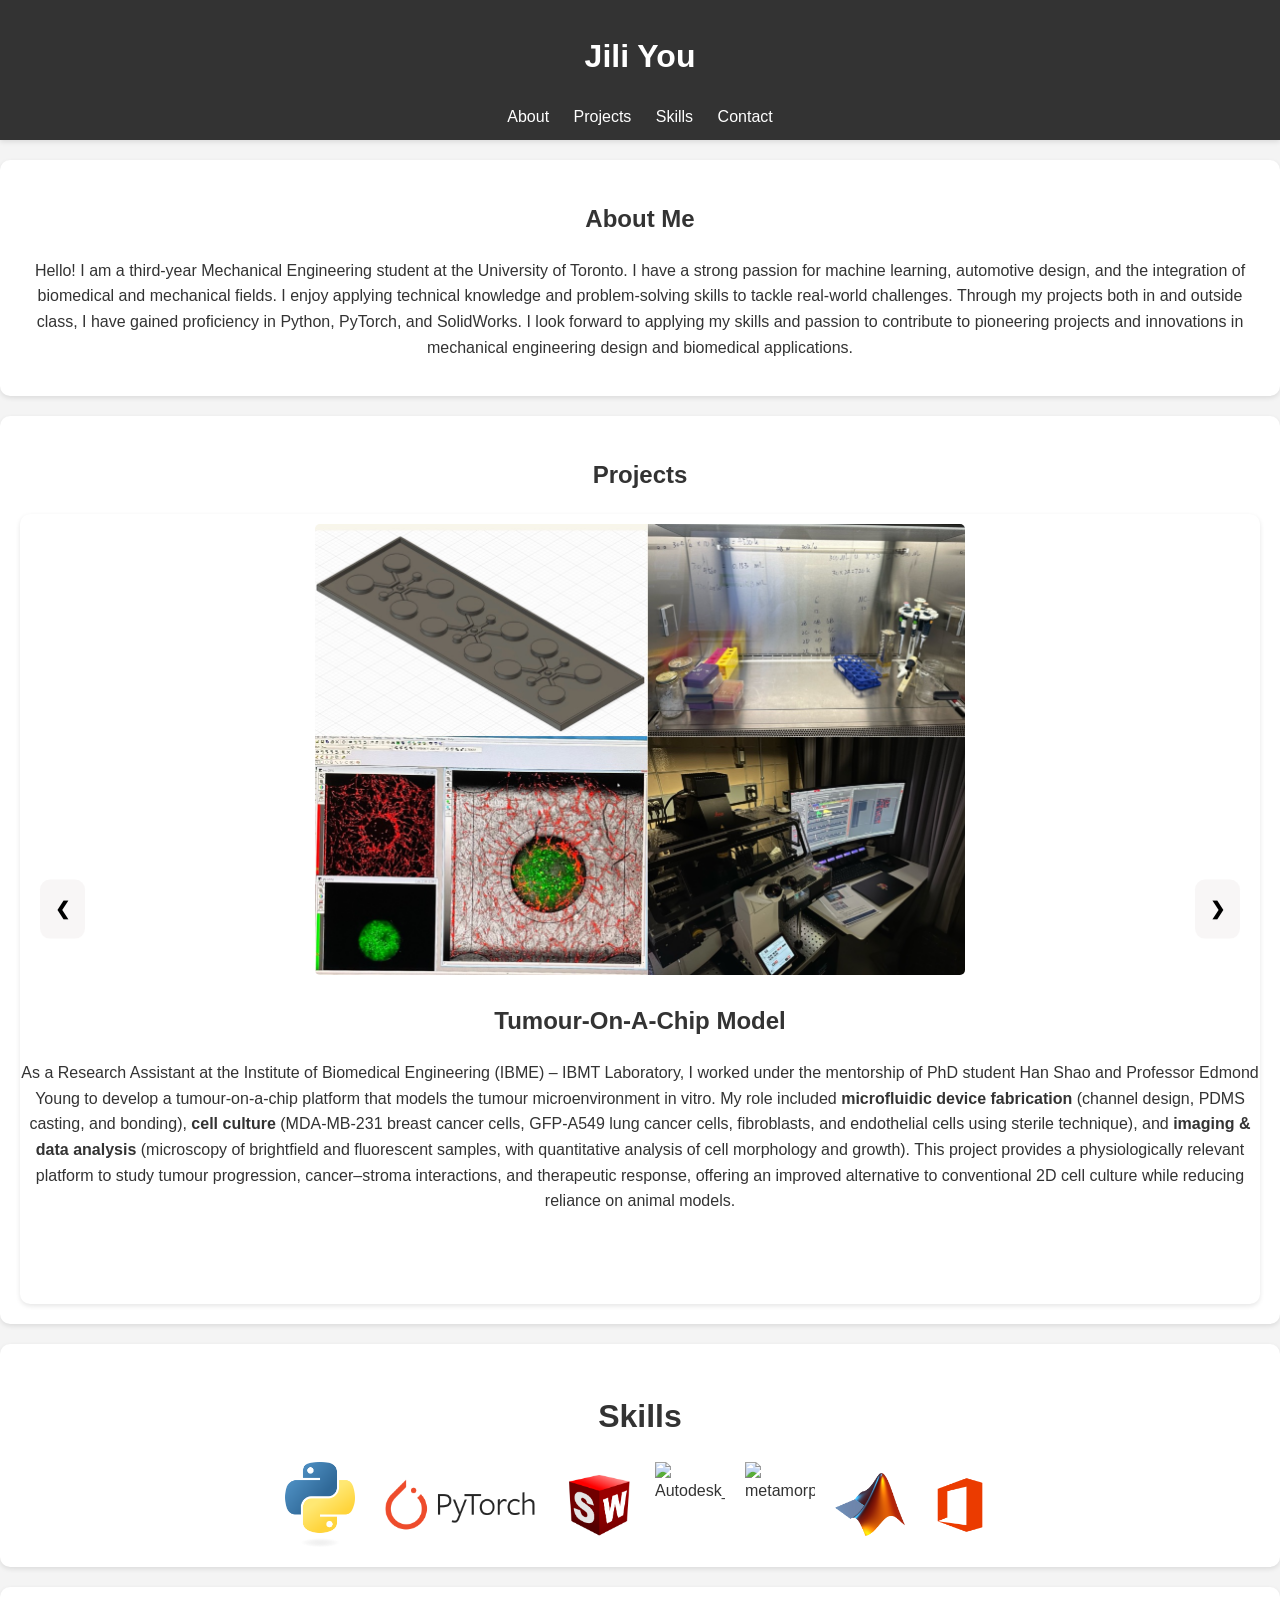
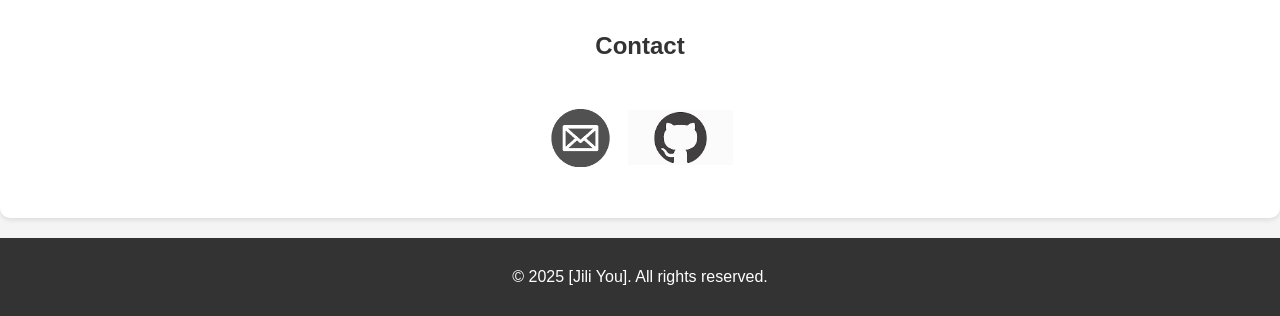
==== index.html @ 97ad5f50 "Add files via upload" ====
<!DOCTYPE html>
<html lang="en">
<head>
    <meta charset="UTF-8">
    <meta name="viewport" content="width=device-width, initial-scale=1.0">
    <title>My Portfolio</title>
    <link rel="stylesheet" href="css/style.css">
</head>
<body>
    <!-- Your content -->
    <script src="js/script.js"></script>
</body>
</html>

<!DOCTYPE html>
<html lang="en">
<head>
    <meta charset="UTF-8">
    <meta name="viewport" content="width=device-width, initial-scale=1.0">
    <title>My Portfolio</title>
    <link rel="stylesheet" href="css/style.css">
</head>
<body>
    <!-- Header Section -->
    <header>
        <h1>Jili You</h1>
        <nav>
            <a href="#about">About</a>
            <a href="#projects">Projects</a>
            <a href="#skills">Skills</a>
            <a href="#contact">Contact</a>
        </nav>
    </header>

    <!-- About Section -->
    <section id="about">
        <h2>About Me</h2>
        <p>Hello! I am a third-year Mechanical Engineering student at the University of Toronto. I have a strong passion for machine learning, automotive design, 
            and the integration of biomedical and mechanical fields. I enjoy applying technical knowledge and problem-solving skills to tackle real-world challenges. 
            Through my projects both in and outside class, I have gained proficiency in Python, PyTorch, and SolidWorks. I look forward to applying my skills and passion
             to contribute to pioneering projects and innovations in mechanical engineering design and biomedical applications.
            </p>

    </section>
    <!-- project section -->
    <section id="projects">
        <h1>Projects</h1>
        <div class="slideshow-container">
            <!-- Project 1 -->
            <div class="slide">
                <img src="images/project1.jpeg" alt="project1">
                <div class="description">
                    <h2>Tumour-On-A-Chip Model</h2>
                    <p>As a Research Assistant at the Institute of Biomedical Engineering (IBME) – IBMT Laboratory, 
            I worked under the mentorship of PhD student Han Shao and Professor Edmond Young to develop 
            a tumour-on-a-chip platform that models the tumour microenvironment in vitro. My role included 
            <b>microfluidic device fabrication</b> (channel design, PDMS casting, and bonding), 
            <b>cell culture</b> (MDA-MB-231 breast cancer cells, GFP-A549 lung cancer cells, fibroblasts, 
            and endothelial cells using sterile technique), and <b>imaging & data analysis</b> 
            (microscopy of brightfield and fluorescent samples, with quantitative analysis of cell 
            morphology and growth). This project provides a physiologically relevant platform to study 
            tumour progression, cancer–stroma interactions, and therapeutic response, offering an 
            improved alternative to conventional 2D cell culture while reducing reliance on animal models.
                    </p>
                </div>
            </div>
            <!-- Project 2 -->
            <div class="slide">
                <img src="images/project2.jpeg" alt="Project2">
                <div class="description">
                    <h2>Graph Neural Networks for Vulcanizing Planning Decisions</h2>
                    <p>  This project implemented Graph Neural Networks (GNNs) to address the Vulcanizing Planning Decision Problem in rubber manufacturing. 
                        The model was designed to process large-scale datasets by capturing complex variable–constraint relationships inherent in the vulcanizing process. 
                        Work focused on developing and tuning the GNN architecture to balance scalability with predictive accuracy, while explicitly incorporating demand 
                        and resource constraints. By leveraging message passing across machine–job graphs, the network was able to represent scheduling dependencies more 
                        effectively than conventional optimization approaches. Experimental results demonstrated improved scheduling efficiency and robustness on large problem instances,
                         highlighting the potential of GNN-based methods for real-world industrial manufacturing and production planning.
                    </p>
                </div>
            </div>

            <!-- Project 3 -->
            <div class="slide">
                <img src="images/project3.png" alt="Project3">
                <div class="description">
                    <h2>Image Recognition Using CNNs</h2>
                    <p>This project showcases a convolutional neural network built using Pytorch. The model is trained on Fashion-MNIST, a pre-built 
                        dataset consisting of 70,000 images of different clothing categories such as shoes, dress and pants. Three different architectures were implemented 
                        and image recognition accuracy was compared across the models. Among all the neural network archtectures implemented, the TinyVGG achieved the 
                        highest accuracy.  
                    </p>
                </div>
            </div>
            <!-- Project 4 -->
            <div class="slide">
                <img src="images/project4.jpg" alt="Project4">
                <div class="description">
                    <h2>Object Detection Using Faster R-CNN</h2>
                    <p>I developed a computer vision model for hot dog detection in images using Pytorch implementing the Faster R-CNN architecture.
                        The model was trained on a custom dataset in COCO format that recorded the positions of the hotdogs. The model demonstrated robust performance 
                        across various precision measuring metrics, highlighting its ability to detect hot dogs in different scenarios and its potential for further implication.</p>
                </div>
            </div>
            <!-- Project 5 -->
            <div class="slide">
                <img src="images/project5.jpeg" alt="Project5">
                <div class="description">
                    <h2>Basic Machining Course</h2>
                    <p>To grasp a better understanding of machining techniques, I participated in a course at George Brown College. In this course, I learned how to use
                        a mill, a drill press, and a lathe. Using the knowledge we learned, I machined a single piston with a functional slider crank. The piston is capable of 
                        operating by feeding compressed air into the block.
                    </p>
            
                </div>
            </div>
            <!-- Project 6 -->
            <div class="slide">
                <img src="images/project6.png" alt="Project6">
                <div class="description">
                    <h2>Steering Wheel CAD</h2>
                    <p>As a member of University of Toronto Super Milage design team, I cadded the steering wheel for the 2023 Urban Concept car using Solidworks.

                    </p>    
            
                </div>
            </div>
            <!-- Project 7 -->
            <div class="slide">
                <img src="images/project7.png" alt="Project7">
                <div class="description">
                    <h2>Portfolio Website</h2>
                    <p>I built a website from scratch by writing custom HTML, CSS, and JavaScript code. The website is then launched through GitHub for public access. The website serves as a platform 
                        for my work, offering visitors an interactive and engaging experience to explore my engineering projects, technical skills, and professional interests.
                    </p>
                </div>
            </div>
            <!-- Navigation Buttons -->
            <a class="prev" onclick="changeSlide(-1)">&#10094;</a>
            <a class="next" onclick="changeSlide(1)">&#10095;</a>
        </div>
    </section>

    
    <!-- Skills Section -->
    <section id="skills">
        <h2>Skills</h2>
        <div class="skills-container">
            <img src="images/icons/python.png" alt="Python" title="Python">
            <img src="images/icons/Pytorch.webp" alt="PyTorch" title="PyTorch" class="icon-large">
            <img src="images/icons/solidworks1.png" alt="SolidWorks" title="SolidWorks">
            <img src="images\icons\Autodesk_Fusion_360.webp" alt="Autodesk_Fusion_360" title="Autodesk_Fusion_360">
            <img src="images/icons/metamorph.png" alt="metamorph" title="metamorph">
            <img src="images/icons/Matlab.png" alt="Matlab" title="Matlab">
            <img src="images/icons/office.webp" alt="Office" title="Office">
            <!-- Add other logos -->
        </div>
    </section>
    

    <!-- Contact Section -->
    <section id="contact">
        <h2>Contact</h2>
        <div class="contact-icons">
            <span class="email-container">
                <img src="images/icons/email.png" alt="Email Icon" title="Click to show email" class="icon" onclick="showEmail()">
                <span id="email-text" style="display: none;">jili.you@mail.utoronto.ca</span>
            </span>
            <a href="https://github.com/to0ommy" target="_blank">
                <img src="images/icons/github.png" alt="GitHub Icon" title="GitHub" class="icon github-icon">
            </a>
        </div>
    </section>
    
    
    <!-- Footer -->
    <footer>
        <p>© 2025 [Jili You]. All rights reserved.</p>
    </footer>
</body>
</html>
---- css/style.css ----
/* General Styles */
body {
    font-family: Arial, sans-serif;
    margin: 0;
    padding: 0;
    line-height: 1.6;
    background-color: #f4f4f4;
    color: #333;
}

header {
    background: #333;
    color: white;
    padding: 10px 20px;
    text-align: center;
    position: sticky; 
    top: 0; 
    z-index: 1000; 
    box-shadow: 0 2px 5px rgba(0, 0, 0, 0.1); 
}

header {
    transition: all 0.3s ease; 
}

header.shrink {
    padding: 5px 5px; /* Reduce padding to make the header smaller */
}

header.shrink {
    background: #222;
}




header nav a {
    color: white;
    margin: 0 10px;
    text-decoration: none;
}

header nav a:hover {
    text-decoration: underline;
}

section {
    padding: 20px;
    margin: 20px 0;
    text-align: center;
    background: white;
    border-radius: 10px;
    box-shadow: 0 2px 5px rgba(0, 0, 0, 0.1);
}

section {
    scroll-margin-top: 90px; /*offset of jump */
}


#projects img {
    width: 100%;
    max-width: 650px;
    border-radius: 5px;
    margin-top: 10px;
}
#projects .project {
    display: flex; /* Align items side by side */
    align-items: center; /* Vertically align items */
    margin-bottom: 20px; /* Add space between projects */
    background: #fff;
    border-radius: 10px;
    box-shadow: 0 2px 5px rgba(0, 0, 0, 0.1);
    padding: 10px;
}

#projects .project img {
    width: 40%; /* Set the image width to 40% of the container */
    max-width: 150px; /* Optional: limit the max width */
    border-radius: 10px;
    margin-right: 20px; /* Add space between image and description */
}

#projects .project .description {
    flex: 1; /* Allow the description to take up remaining space */
}

#projects .project h3 {
    margin: 0;
    font-size: 1.5em;
    color: #333;
}

#projects .project p {
    margin: 10px 0 0;
    line-height: 1.6;
    color: #555;
}

/* Projects Slideshow */
.slideshow-container {
    position: relative;
    max-width: 1500px; /* Adjust width as needed */
    margin: auto;
    overflow: hidden;
    background: #fff;
    border-radius: 10px;
    box-shadow: 0 2px 5px rgba(0, 0, 0, 0.1);
    text-align: center;
    height: 750px;
    padding : 20px;
}

.slide {
    display: none; /* Hide all slides by default */
    text-align: center;
    position: absolute;
    top: 0;
    left: 0;
    width: 100%; /* Full width of the container */
    height: 100%; /* Match the container height */
    box-sizing: border-box;
    display: flex; /* Center content */
    align-items: center;
    justify-content: center;
}
.slide:first-child{
    display: block;
}

.slide img[alt="Project7"] {
    max-width: 50%;
    max-height: 75%;
    height: auto;
    margin: auto;
    border-radius: 10px;
}

.slide img[alt="Project3"] {
    border: 2px solid #5d5c5c; /* Adjust thickness and color */
    border-radius: 10px; /* Optional: match existing styling */
}

.slide img[alt="Project7"] {
    border: 2px solid #5d5c5c; /* Adjust thickness and color */
    border-radius: 10px; /* Optional: match existing styling */
}
.slide img[alt="Project2"] {
    border: 2px solid #5d5c5c; /* Adjust thickness and color */
    border-radius: 10px; /* Optional: match existing styling */
}

.slide img {
    max-width: 80%;
    height: auto;
    width: auto;
    margin: auto;
    border-radius: 10px;
}


.description {
    margin-top: 16px;
}
/* Navigation Buttons */
.prev, .next {
    position: absolute;
    top: 50%;
    transform: translateY(-50%);
    background-color: rgba(242, 237, 237, 0.5);
    color: rgb(0, 0, 0);
    font-size: 18px;
    font-weight: bold;
    padding: 15px;
    cursor: pointer;
    border-radius: 10px;
    user-select: none;
    z-index: 10;
    text-align: initial;
}

.prev {
    left: 20px;
}

.next {
    right: 20px;
}

.prev:hover, .next:hover {
    background-color: rgba(192, 188, 188, 0.8);
}

#skills {
    text-align: center;
    padding: 20px;
}

#skills h2 {
    font-size: 2em;
    margin-bottom: 20px;
}

.skills-container {
    display: flex;
    justify-content: center;
    flex-wrap: wrap; /* Wrap items if they don’t fit */
    gap: 20px; /* Space between icons */
}

.skills-container img {
    max-width: 70px; /* Set a max width for all icons */
    height: auto; /* Maintain aspect ratio */
    transition: transform 0.3s ease; /* Add hover effect */
    object-fit: contain; /* Ensures icons fit well inside the bounding box */
}

.skills-container img:hover {
    transform: scale(1.1); /* Slight zoom on hover */
}

/* Specific size adjustment for PyTorch */
.skills-container img.icon-large {
    max-width: 170px; /* Increase the width of PyTorch icon */
}



ul {
    list-style: none;
    padding: 0;
}

ul li {
    display: inline-block;
    margin: 0 10px;
    padding: 5px 10px;
    background: #ddd;
    border-radius: 5px;
}

.contact-icons {
    display: flex; /* Arrange icons horizontally */
    align-items: center; /* Vertically align icons */
    justify-content: center; /* Center the icons in the container */
    gap: 15px; /* Add space between icons */
}

.icon {
    width: 65px; /* Set consistent size for all icons */
    height: 65px; /* Maintain aspect ratio */
    object-fit: contain;
    cursor: pointer; /* Indicate it's clickable */
}
.github-icon {
    width: 105px; /* Increase width for GitHub */
    height: 105px; /* Increase height for GitHub */
}

#email-text {
    font-size: 1em;
    color: #333;
    margin-left: 10px; /* Add space between the icon and revealed email */
}



footer {
    background: #333;
    color: white;
    text-align: center;
    padding: 10px 0;
}

/* Only affect slide #2 (GNN) */
#projects .slideshow-container .slide:nth-of-type(2) {
  flex-direction: column;         /* image on top, text below */
}

#projects .slideshow-container .slide:nth-of-type(2) img {
  width: 95% !important;          /* actually grow this one image */
  max-width: none !important;     /* lift the 600px cap just for this image */
  height: auto !important;
  display: block;
  margin: 0 auto 12px;            /* centered, with a little spacing */
}
---- css/style.css ----
/* General Styles */
body {
    font-family: Arial, sans-serif;
    margin: 0;
    padding: 0;
    line-height: 1.6;
    background-color: #f4f4f4;
    color: #333;
}

header {
    background: #333;
    color: white;
    padding: 10px 20px;
    text-align: center;
    position: sticky; 
    top: 0; 
    z-index: 1000; 
    box-shadow: 0 2px 5px rgba(0, 0, 0, 0.1); 
}

header {
    transition: all 0.3s ease; 
}

header.shrink {
    padding: 5px 5px; /* Reduce padding to make the header smaller */
}

header.shrink {
    background: #222;
}




header nav a {
    color: white;
    margin: 0 10px;
    text-decoration: none;
}

header nav a:hover {
    text-decoration: underline;
}

section {
    padding: 20px;
    margin: 20px 0;
    text-align: center;
    background: white;
    border-radius: 10px;
    box-shadow: 0 2px 5px rgba(0, 0, 0, 0.1);
}

section {
    scroll-margin-top: 90px; /*offset of jump */
}


#projects img {
    width: 100%;
    max-width: 650px;
    border-radius: 5px;
    margin-top: 10px;
}
#projects .project {
    display: flex; /* Align items side by side */
    align-items: center; /* Vertically align items */
    margin-bottom: 20px; /* Add space between projects */
    background: #fff;
    border-radius: 10px;
    box-shadow: 0 2px 5px rgba(0, 0, 0, 0.1);
    padding: 10px;
}

#projects .project img {
    width: 40%; /* Set the image width to 40% of the container */
    max-width: 150px; /* Optional: limit the max width */
    border-radius: 10px;
    margin-right: 20px; /* Add space between image and description */
}

#projects .project .description {
    flex: 1; /* Allow the description to take up remaining space */
}

#projects .project h3 {
    margin: 0;
    font-size: 1.5em;
    color: #333;
}

#projects .project p {
    margin: 10px 0 0;
    line-height: 1.6;
    color: #555;
}

/* Projects Slideshow */
.slideshow-container {
    position: relative;
    max-width: 1500px; /* Adjust width as needed */
    margin: auto;
    overflow: hidden;
    background: #fff;
    border-radius: 10px;
    box-shadow: 0 2px 5px rgba(0, 0, 0, 0.1);
    text-align: center;
    height: 750px;
    padding : 20px;
}

.slide {
    display: none; /* Hide all slides by default */
    text-align: center;
    position: absolute;
    top: 0;
    left: 0;
    width: 100%; /* Full width of the container */
    height: 100%; /* Match the container height */
    box-sizing: border-box;
    display: flex; /* Center content */
    align-items: center;
    justify-content: center;
}
.slide:first-child{
    display: block;
}

.slide img[alt="Project7"] {
    max-width: 50%;
    max-height: 75%;
    height: auto;
    margin: auto;
    border-radius: 10px;
}

.slide img[alt="Project3"] {
    border: 2px solid #5d5c5c; /* Adjust thickness and color */
    border-radius: 10px; /* Optional: match existing styling */
}

.slide img[alt="Project7"] {
    border: 2px solid #5d5c5c; /* Adjust thickness and color */
    border-radius: 10px; /* Optional: match existing styling */
}
.slide img[alt="Project2"] {
    border: 2px solid #5d5c5c; /* Adjust thickness and color */
    border-radius: 10px; /* Optional: match existing styling */
}

.slide img {
    max-width: 80%;
    height: auto;
    width: auto;
    margin: auto;
    border-radius: 10px;
}


.description {
    margin-top: 16px;
}
/* Navigation Buttons */
.prev, .next {
    position: absolute;
    top: 50%;
    transform: translateY(-50%);
    background-color: rgba(242, 237, 237, 0.5);
    color: rgb(0, 0, 0);
    font-size: 18px;
    font-weight: bold;
    padding: 15px;
    cursor: pointer;
    border-radius: 10px;
    user-select: none;
    z-index: 10;
    text-align: initial;
}

.prev {
    left: 20px;
}

.next {
    right: 20px;
}

.prev:hover, .next:hover {
    background-color: rgba(192, 188, 188, 0.8);
}

#skills {
    text-align: center;
    padding: 20px;
}

#skills h2 {
    font-size: 2em;
    margin-bottom: 20px;
}

.skills-container {
    display: flex;
    justify-content: center;
    flex-wrap: wrap; /* Wrap items if they don’t fit */
    gap: 20px; /* Space between icons */
}

.skills-container img {
    max-width: 70px; /* Set a max width for all icons */
    height: auto; /* Maintain aspect ratio */
    transition: transform 0.3s ease; /* Add hover effect */
    object-fit: contain; /* Ensures icons fit well inside the bounding box */
}

.skills-container img:hover {
    transform: scale(1.1); /* Slight zoom on hover */
}

/* Specific size adjustment for PyTorch */
.skills-container img.icon-large {
    max-width: 170px; /* Increase the width of PyTorch icon */
}



ul {
    list-style: none;
    padding: 0;
}

ul li {
    display: inline-block;
    margin: 0 10px;
    padding: 5px 10px;
    background: #ddd;
    border-radius: 5px;
}

.contact-icons {
    display: flex; /* Arrange icons horizontally */
    align-items: center; /* Vertically align icons */
    justify-content: center; /* Center the icons in the container */
    gap: 15px; /* Add space between icons */
}

.icon {
    width: 65px; /* Set consistent size for all icons */
    height: 65px; /* Maintain aspect ratio */
    object-fit: contain;
    cursor: pointer; /* Indicate it's clickable */
}
.github-icon {
    width: 105px; /* Increase width for GitHub */
    height: 105px; /* Increase height for GitHub */
}

#email-text {
    font-size: 1em;
    color: #333;
    margin-left: 10px; /* Add space between the icon and revealed email */
}



footer {
    background: #333;
    color: white;
    text-align: center;
    padding: 10px 0;
}

/* Only affect slide #2 (GNN) */
#projects .slideshow-container .slide:nth-of-type(2) {
  flex-direction: column;         /* image on top, text below */
}

#projects .slideshow-container .slide:nth-of-type(2) img {
  width: 95% !important;          /* actually grow this one image */
  max-width: none !important;     /* lift the 600px cap just for this image */
  height: auto !important;
  display: block;
  margin: 0 auto 12px;            /* centered, with a little spacing */
}
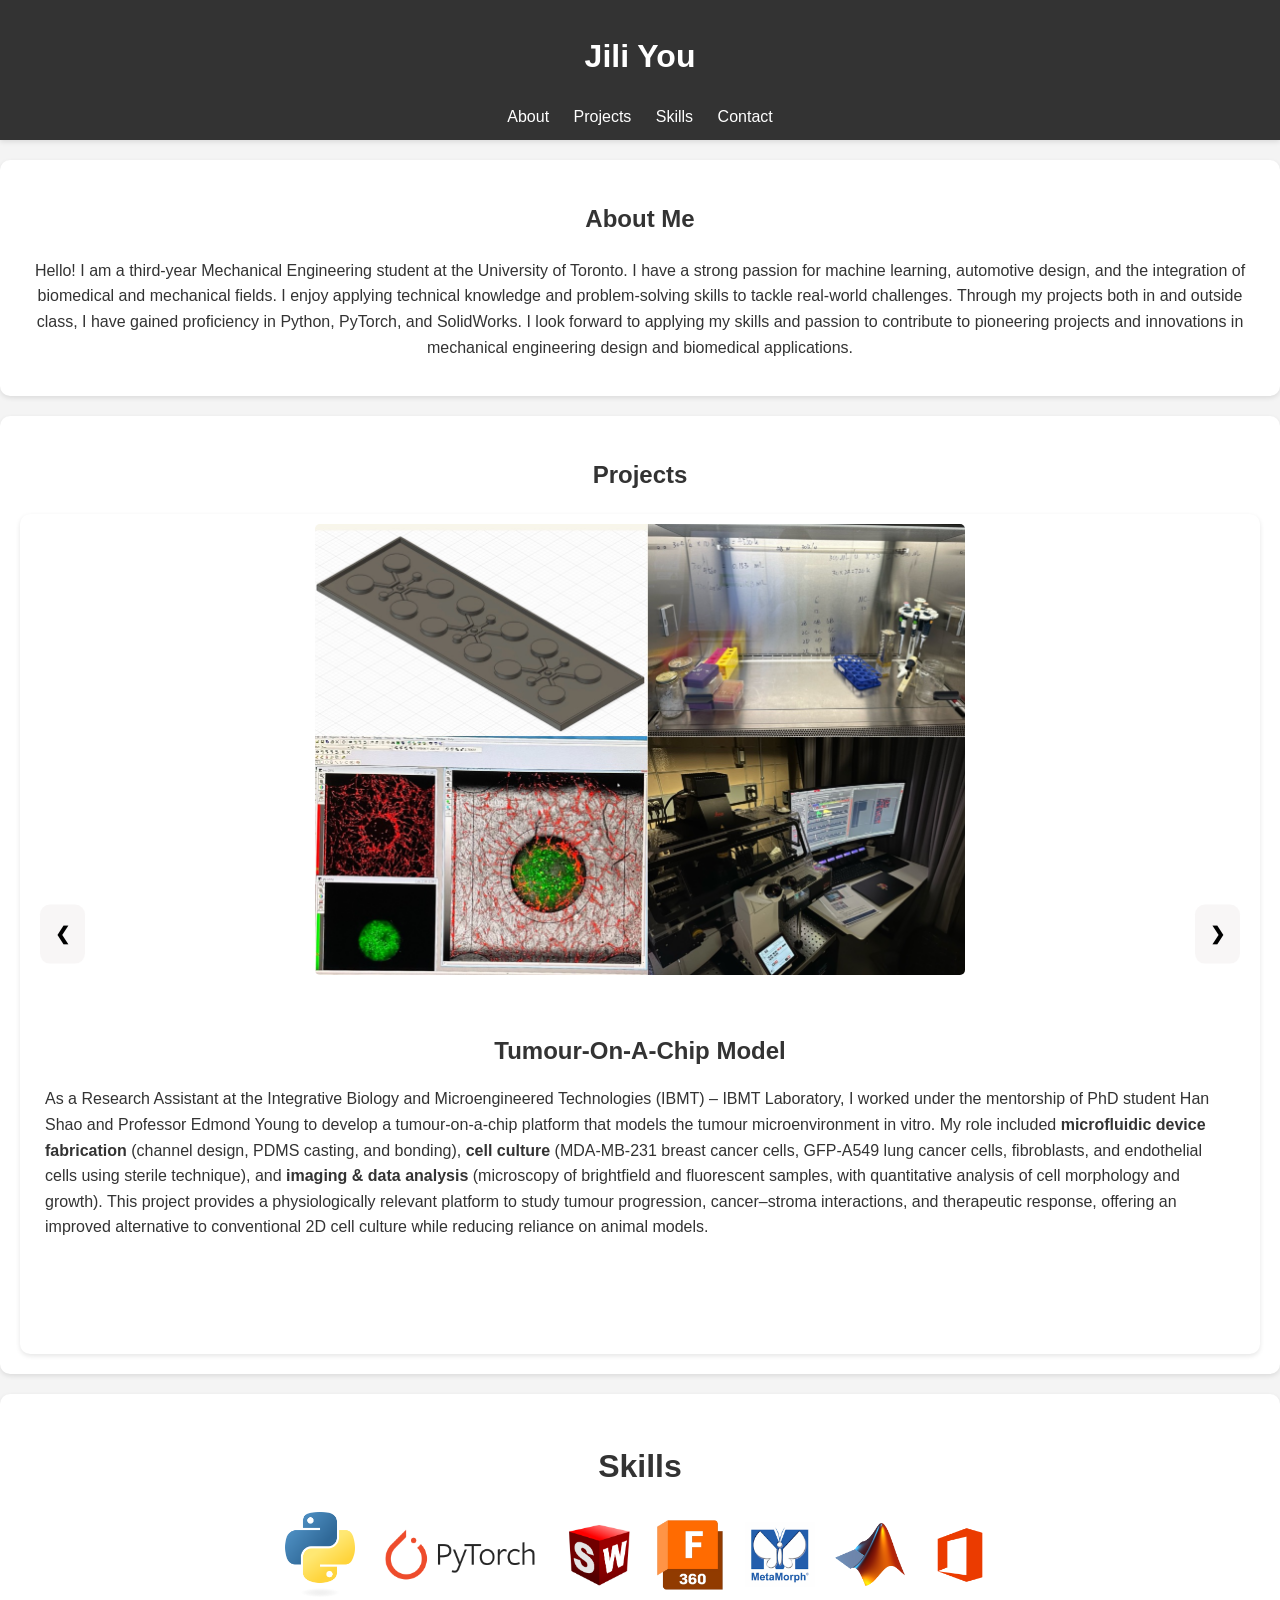
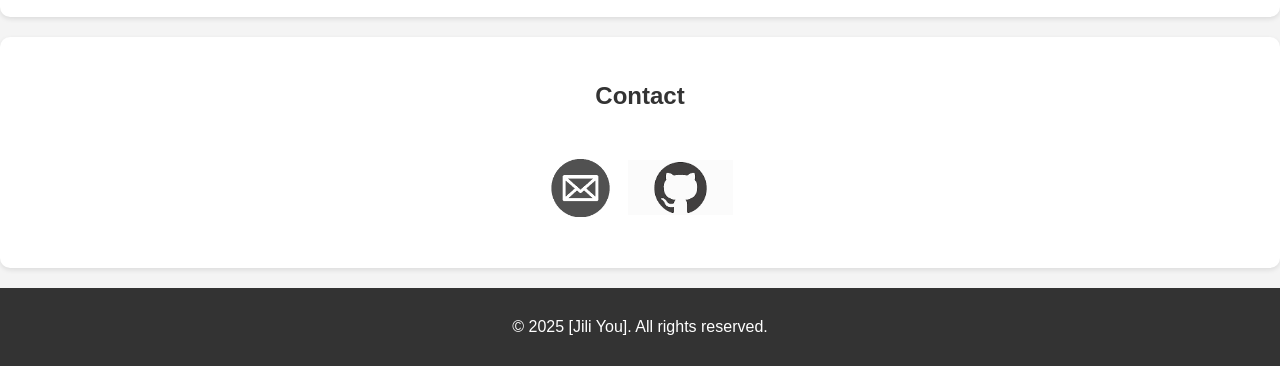
==== commit bdd96a6e: "Update index.html" ====
--- a/index.html
+++ b/index.html
@@ -51,7 +51,7 @@
                 <img src="images/project1.jpeg" alt="project1">
                 <div class="description">
                     <h2>Tumour-On-A-Chip Model</h2>
-                    <p>As a Research Assistant at the Institute of Biomedical Engineering (IBME) – IBMT Laboratory, 
+                    <p>As a Research Assistant at the Integrative Biology and Microengineered Technologies (IBMT) – IBMT Laboratory, 
             I worked under the mentorship of PhD student Han Shao and Professor Edmond Young to develop 
             a tumour-on-a-chip platform that models the tumour microenvironment in vitro. My role included 
             <b>microfluidic device fabrication</b> (channel design, PDMS casting, and bonding), 
@@ -179,3 +179,4 @@
 </body>
 </html>
 
+
--- a/css/style.css
+++ b/css/style.css
@@ -107,7 +107,7 @@
     border-radius: 10px;
     box-shadow: 0 2px 5px rgba(0, 0, 0, 0.1);
     text-align: center;
-    height: 750px;
+    height: 800px;
     padding : 20px;
 }
 
@@ -160,7 +160,14 @@
 
 
 .description {
-    margin-top: 16px;
+    margin-top: 15px;
+    padding: 15px 25px;  /* add spacing inside the box */
+    text-align: left;    /* optional: makes long text easier to read */
+}
+
+.slideshow-container .description h2 {
+    text-align: center; /* override just the title */
+    margin-bottom: 10px; /* add spacing below */
 }
 /* Navigation Buttons */
 .prev, .next {
@@ -278,7 +285,7 @@
 }
 
 #projects .slideshow-container .slide:nth-of-type(2) img {
-  width: 95% !important;          /* actually grow this one image */
+  width: 80% !important;          /* actually grow this one image */
   max-width: none !important;     /* lift the 600px cap just for this image */
   height: auto !important;
   display: block;
--- a/css/style.css
+++ b/css/style.css
@@ -107,7 +107,7 @@
     border-radius: 10px;
     box-shadow: 0 2px 5px rgba(0, 0, 0, 0.1);
     text-align: center;
-    height: 750px;
+    height: 800px;
     padding : 20px;
 }
 
@@ -160,7 +160,14 @@
 
 
 .description {
-    margin-top: 16px;
+    margin-top: 15px;
+    padding: 15px 25px;  /* add spacing inside the box */
+    text-align: left;    /* optional: makes long text easier to read */
+}
+
+.slideshow-container .description h2 {
+    text-align: center; /* override just the title */
+    margin-bottom: 10px; /* add spacing below */
 }
 /* Navigation Buttons */
 .prev, .next {
@@ -278,7 +285,7 @@
 }
 
 #projects .slideshow-container .slide:nth-of-type(2) img {
-  width: 95% !important;          /* actually grow this one image */
+  width: 80% !important;          /* actually grow this one image */
   max-width: none !important;     /* lift the 600px cap just for this image */
   height: auto !important;
   display: block;
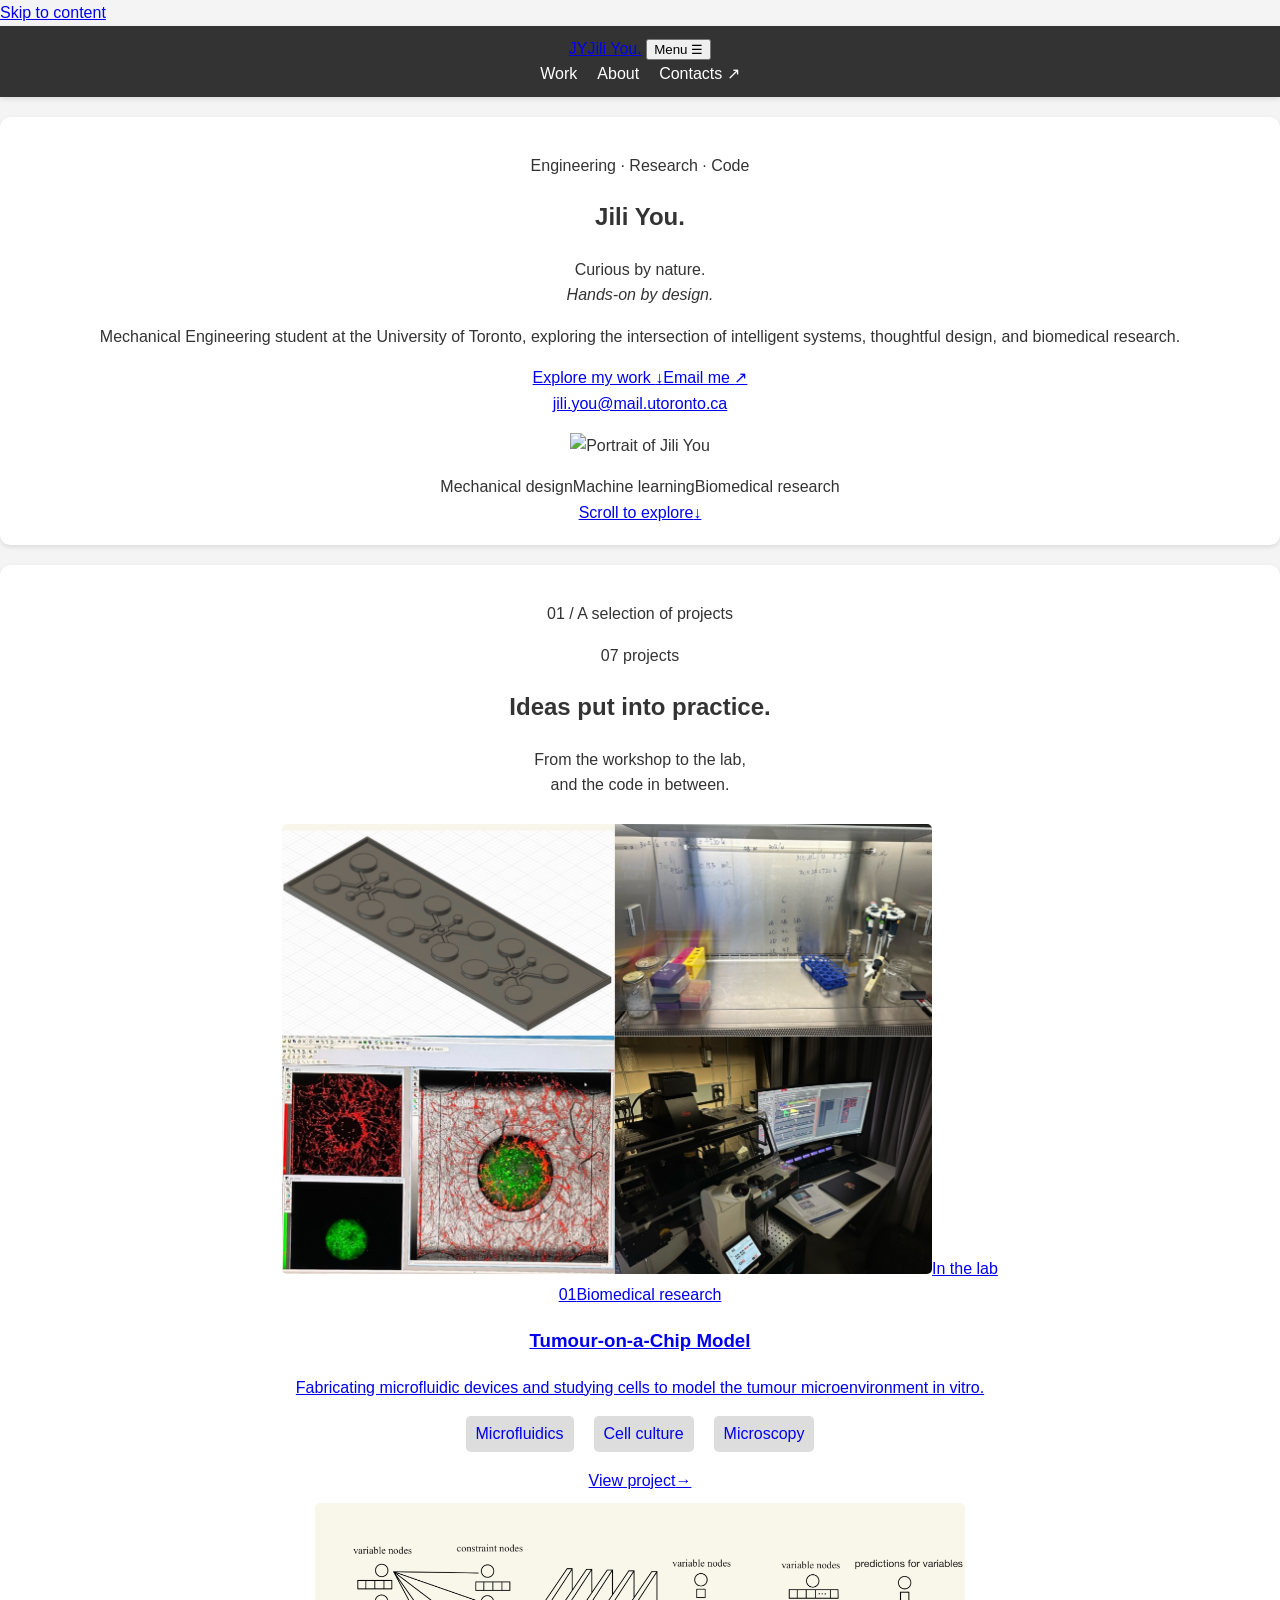
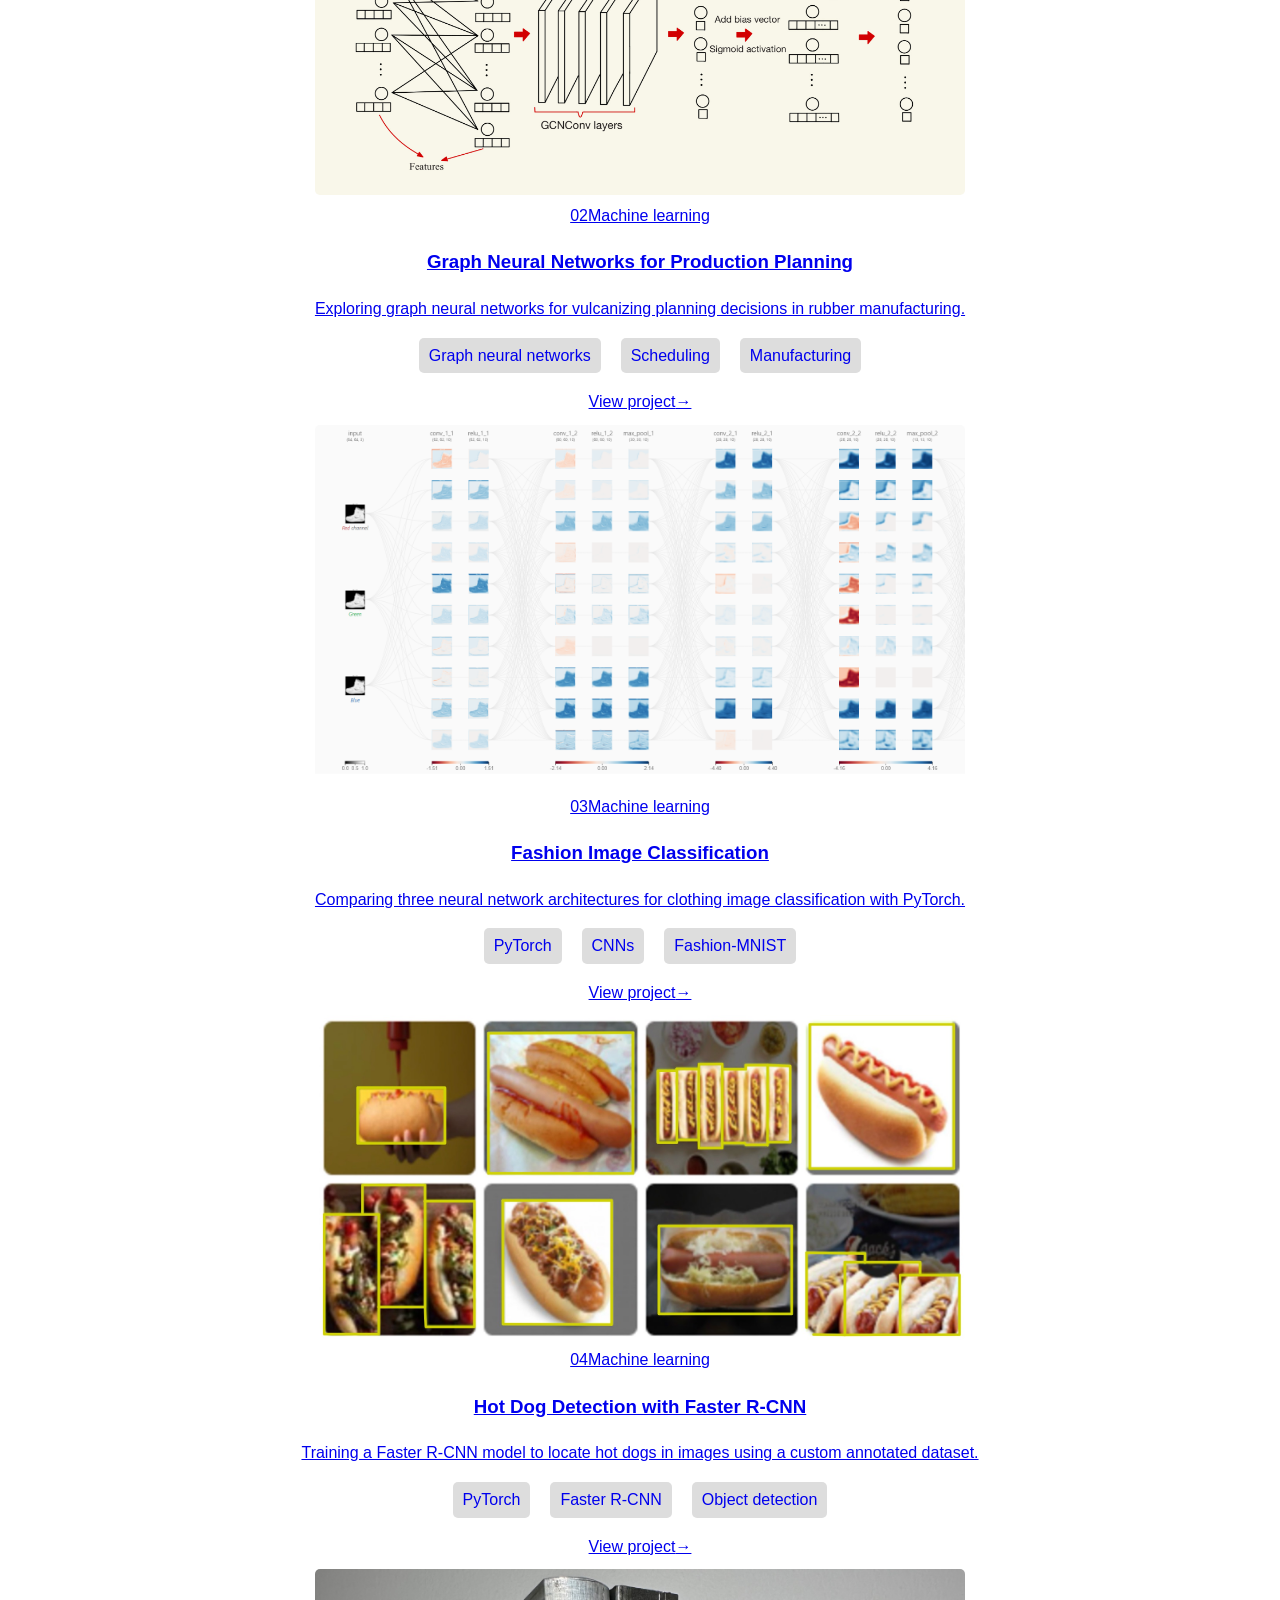
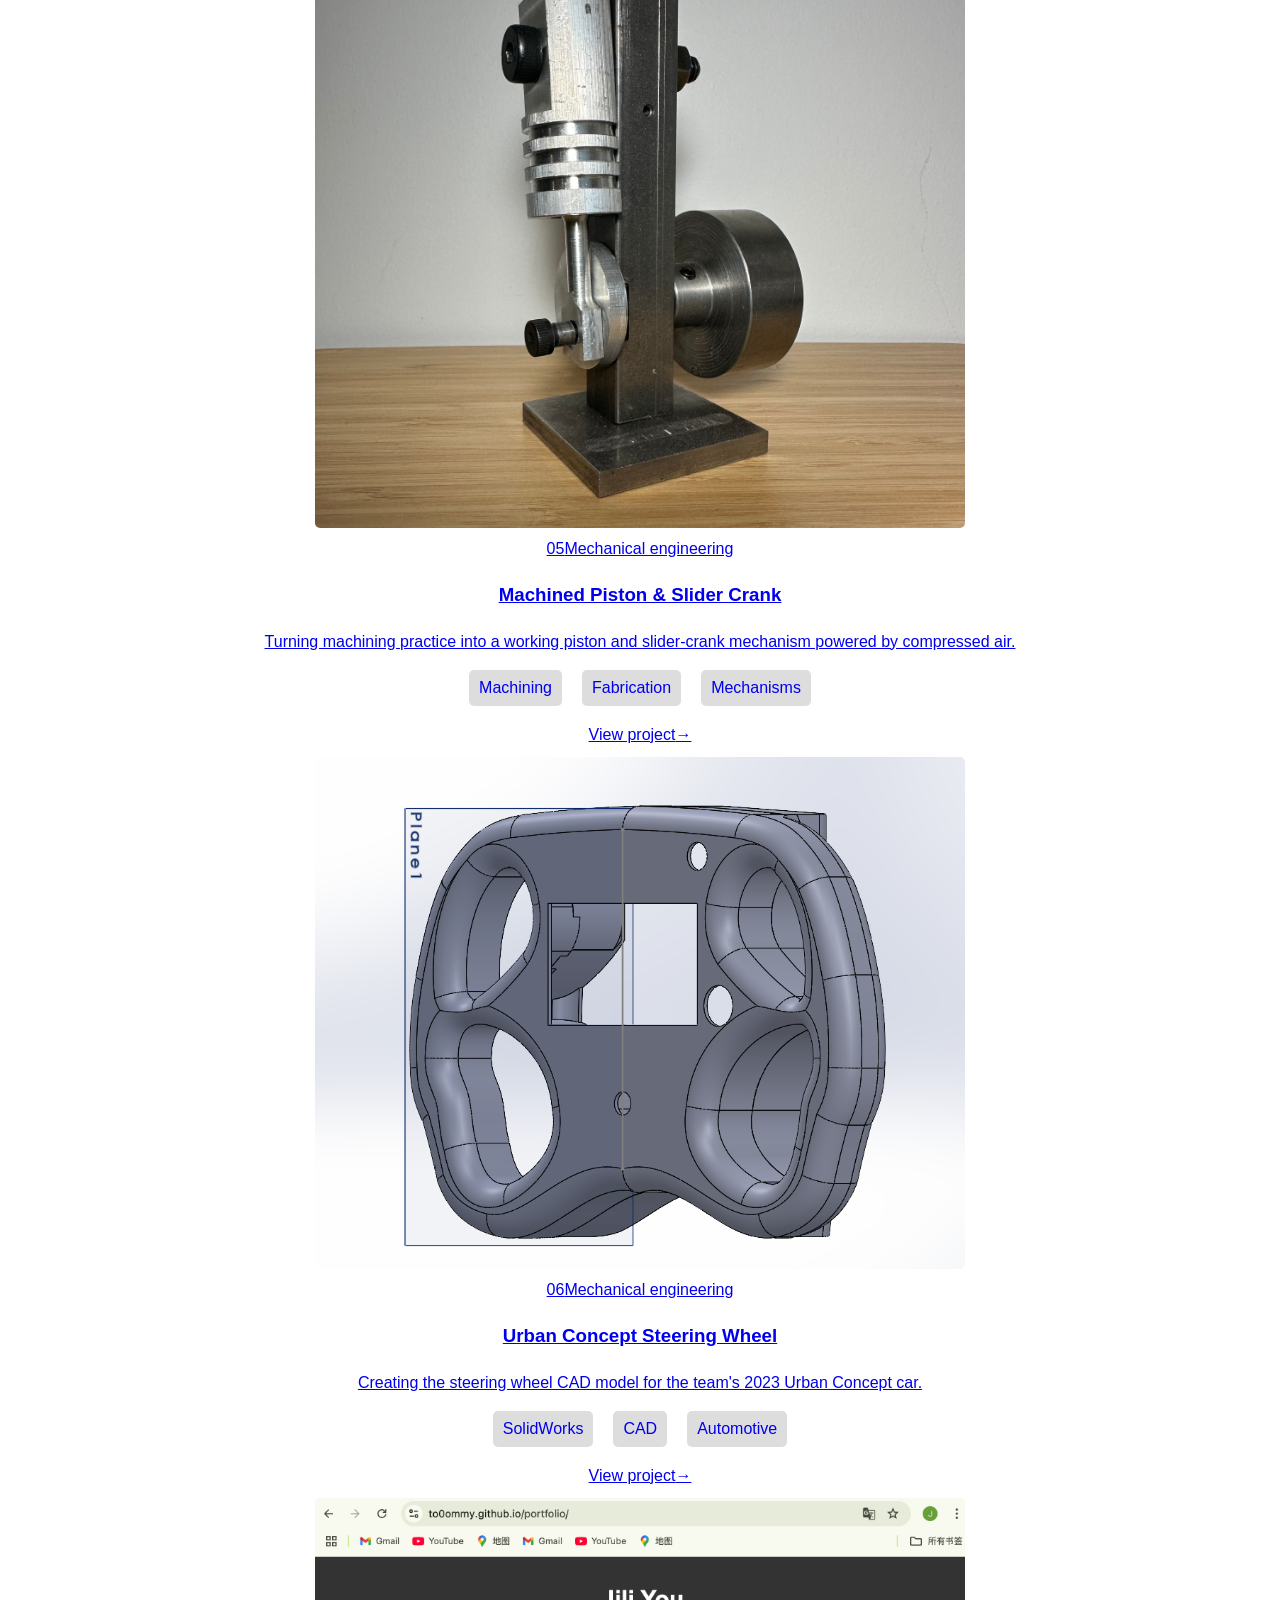
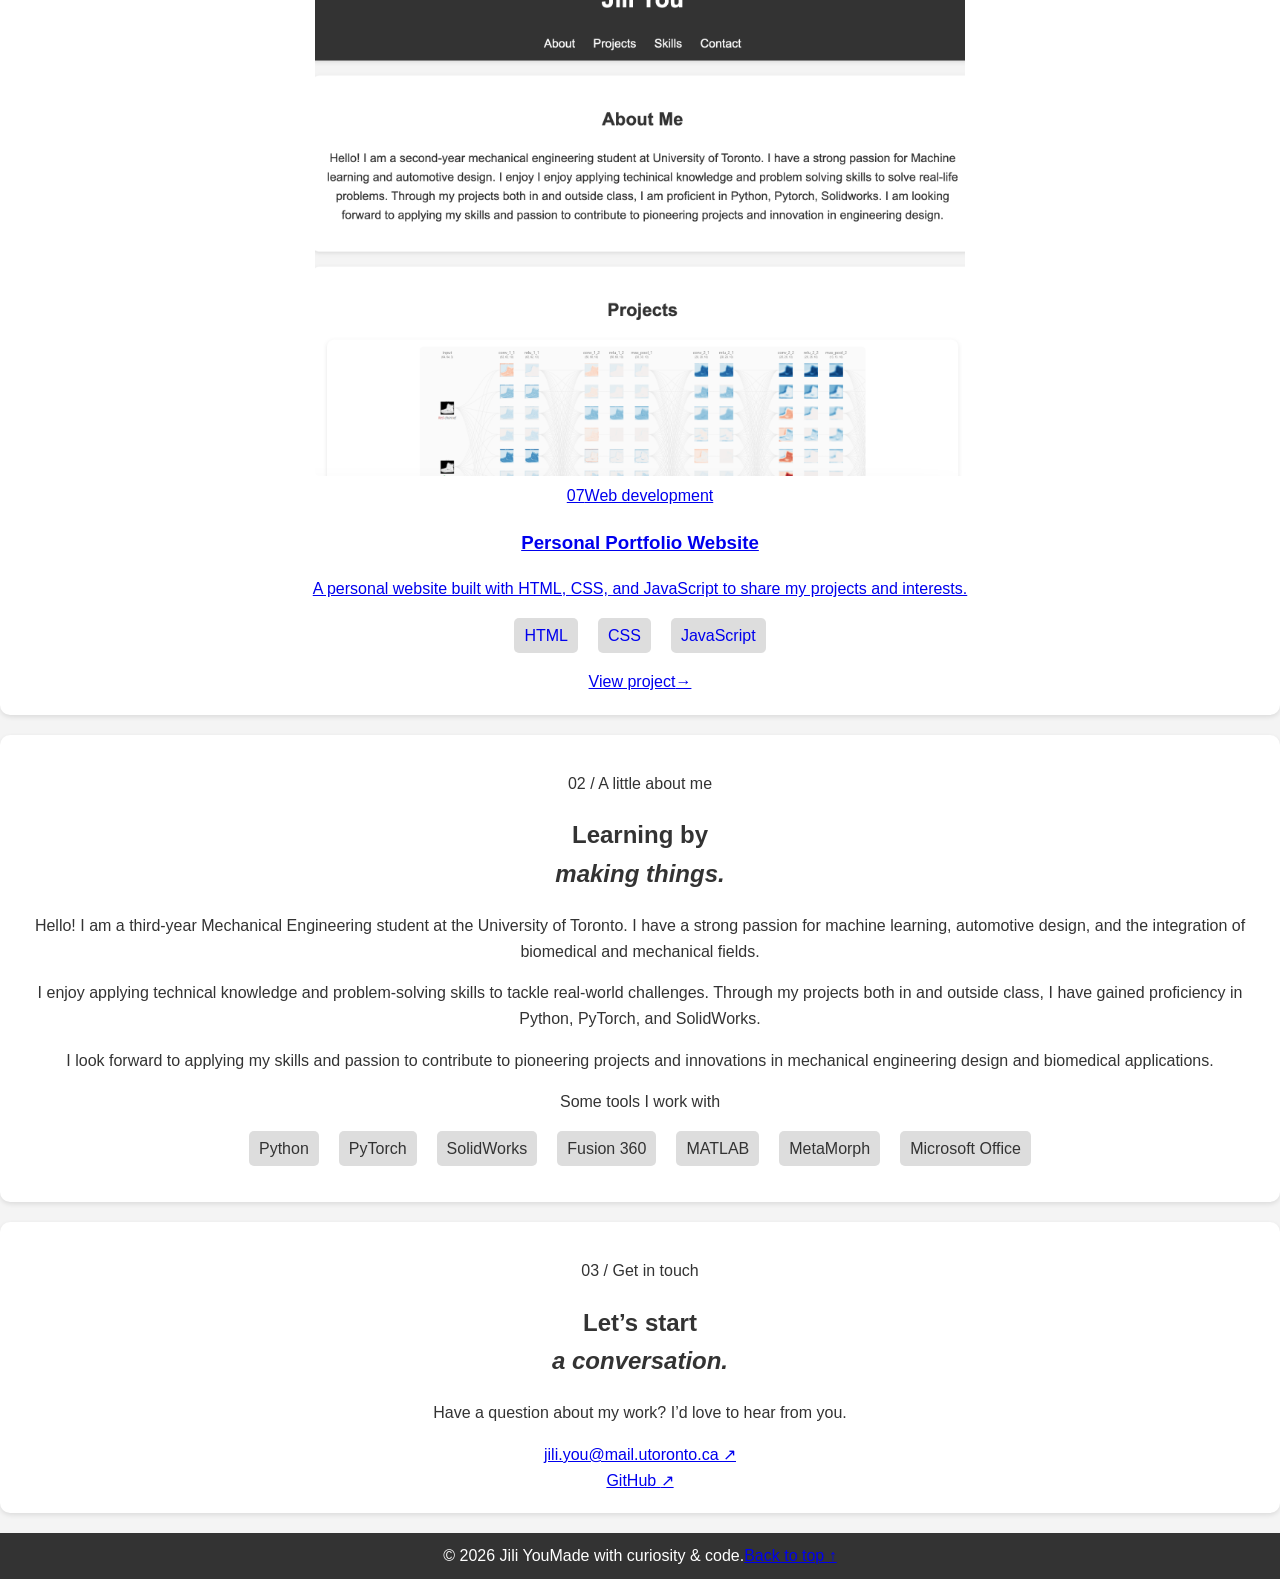
==== commit f5a9ec3c: "Add files via upload" ====
--- a/index.html
+++ b/index.html
@@ -1,182 +1,147 @@
-<!DOCTYPE html>
-<html lang="en">
-<head>
-    <meta charset="UTF-8">
-    <meta name="viewport" content="width=device-width, initial-scale=1.0">
-    <title>My Portfolio</title>
-    <link rel="stylesheet" href="css/style.css">
-</head>
-<body>
-    <!-- Your content -->
-    <script src="js/script.js"></script>
-</body>
-</html>
-
-<!DOCTYPE html>
-<html lang="en">
-<head>
-    <meta charset="UTF-8">
-    <meta name="viewport" content="width=device-width, initial-scale=1.0">
-    <title>My Portfolio</title>
-    <link rel="stylesheet" href="css/style.css">
-</head>
-<body>
-    <!-- Header Section -->
-    <header>
-        <h1>Jili You</h1>
-        <nav>
-            <a href="#about">About</a>
-            <a href="#projects">Projects</a>
-            <a href="#skills">Skills</a>
-            <a href="#contact">Contact</a>
-        </nav>
-    </header>
-
-    <!-- About Section -->
-    <section id="about">
-        <h2>About Me</h2>
-        <p>Hello! I am a third-year Mechanical Engineering student at the University of Toronto. I have a strong passion for machine learning, automotive design, 
-            and the integration of biomedical and mechanical fields. I enjoy applying technical knowledge and problem-solving skills to tackle real-world challenges. 
-            Through my projects both in and outside class, I have gained proficiency in Python, PyTorch, and SolidWorks. I look forward to applying my skills and passion
-             to contribute to pioneering projects and innovations in mechanical engineering design and biomedical applications.
-            </p>
-
-    </section>
-    <!-- project section -->
-    <section id="projects">
-        <h1>Projects</h1>
-        <div class="slideshow-container">
-            <!-- Project 1 -->
-            <div class="slide">
-                <img src="images/project1.jpeg" alt="project1">
-                <div class="description">
-                    <h2>Tumour-On-A-Chip Model</h2>
-                    <p>As a Research Assistant at the Integrative Biology and Microengineered Technologies (IBMT) – IBMT Laboratory, 
-            I worked under the mentorship of PhD student Han Shao and Professor Edmond Young to develop 
-            a tumour-on-a-chip platform that models the tumour microenvironment in vitro. My role included 
-            <b>microfluidic device fabrication</b> (channel design, PDMS casting, and bonding), 
-            <b>cell culture</b> (MDA-MB-231 breast cancer cells, GFP-A549 lung cancer cells, fibroblasts, 
-            and endothelial cells using sterile technique), and <b>imaging & data analysis</b> 
-            (microscopy of brightfield and fluorescent samples, with quantitative analysis of cell 
-            morphology and growth). This project provides a physiologically relevant platform to study 
-            tumour progression, cancer–stroma interactions, and therapeutic response, offering an 
-            improved alternative to conventional 2D cell culture while reducing reliance on animal models.
-                    </p>
-                </div>
-            </div>
-            <!-- Project 2 -->
-            <div class="slide">
-                <img src="images/project2.jpeg" alt="Project2">
-                <div class="description">
-                    <h2>Graph Neural Networks for Vulcanizing Planning Decisions</h2>
-                    <p>  This project implemented Graph Neural Networks (GNNs) to address the Vulcanizing Planning Decision Problem in rubber manufacturing. 
-                        The model was designed to process large-scale datasets by capturing complex variable–constraint relationships inherent in the vulcanizing process. 
-                        Work focused on developing and tuning the GNN architecture to balance scalability with predictive accuracy, while explicitly incorporating demand 
-                        and resource constraints. By leveraging message passing across machine–job graphs, the network was able to represent scheduling dependencies more 
-                        effectively than conventional optimization approaches. Experimental results demonstrated improved scheduling efficiency and robustness on large problem instances,
-                         highlighting the potential of GNN-based methods for real-world industrial manufacturing and production planning.
-                    </p>
-                </div>
-            </div>
-
-            <!-- Project 3 -->
-            <div class="slide">
-                <img src="images/project3.png" alt="Project3">
-                <div class="description">
-                    <h2>Image Recognition Using CNNs</h2>
-                    <p>This project showcases a convolutional neural network built using Pytorch. The model is trained on Fashion-MNIST, a pre-built 
-                        dataset consisting of 70,000 images of different clothing categories such as shoes, dress and pants. Three different architectures were implemented 
-                        and image recognition accuracy was compared across the models. Among all the neural network archtectures implemented, the TinyVGG achieved the 
-                        highest accuracy.  
-                    </p>
-                </div>
-            </div>
-            <!-- Project 4 -->
-            <div class="slide">
-                <img src="images/project4.jpg" alt="Project4">
-                <div class="description">
-                    <h2>Object Detection Using Faster R-CNN</h2>
-                    <p>I developed a computer vision model for hot dog detection in images using Pytorch implementing the Faster R-CNN architecture.
-                        The model was trained on a custom dataset in COCO format that recorded the positions of the hotdogs. The model demonstrated robust performance 
-                        across various precision measuring metrics, highlighting its ability to detect hot dogs in different scenarios and its potential for further implication.</p>
-                </div>
-            </div>
-            <!-- Project 5 -->
-            <div class="slide">
-                <img src="images/project5.jpeg" alt="Project5">
-                <div class="description">
-                    <h2>Basic Machining Course</h2>
-                    <p>To grasp a better understanding of machining techniques, I participated in a course at George Brown College. In this course, I learned how to use
-                        a mill, a drill press, and a lathe. Using the knowledge we learned, I machined a single piston with a functional slider crank. The piston is capable of 
-                        operating by feeding compressed air into the block.
-                    </p>
-            
-                </div>
-            </div>
-            <!-- Project 6 -->
-            <div class="slide">
-                <img src="images/project6.png" alt="Project6">
-                <div class="description">
-                    <h2>Steering Wheel CAD</h2>
-                    <p>As a member of University of Toronto Super Milage design team, I cadded the steering wheel for the 2023 Urban Concept car using Solidworks.
-
-                    </p>    
-            
-                </div>
-            </div>
-            <!-- Project 7 -->
-            <div class="slide">
-                <img src="images/project7.png" alt="Project7">
-                <div class="description">
-                    <h2>Portfolio Website</h2>
-                    <p>I built a website from scratch by writing custom HTML, CSS, and JavaScript code. The website is then launched through GitHub for public access. The website serves as a platform 
-                        for my work, offering visitors an interactive and engaging experience to explore my engineering projects, technical skills, and professional interests.
-                    </p>
-                </div>
-            </div>
-            <!-- Navigation Buttons -->
-            <a class="prev" onclick="changeSlide(-1)">&#10094;</a>
-            <a class="next" onclick="changeSlide(1)">&#10095;</a>
-        </div>
-    </section>
-
-    
-    <!-- Skills Section -->
-    <section id="skills">
-        <h2>Skills</h2>
-        <div class="skills-container">
-            <img src="images/icons/python.png" alt="Python" title="Python">
-            <img src="images/icons/Pytorch.webp" alt="PyTorch" title="PyTorch" class="icon-large">
-            <img src="images/icons/solidworks1.png" alt="SolidWorks" title="SolidWorks">
-            <img src="images\icons\Autodesk_Fusion_360.webp" alt="Autodesk_Fusion_360" title="Autodesk_Fusion_360">
-            <img src="images/icons/metamorph.png" alt="metamorph" title="metamorph">
-            <img src="images/icons/Matlab.png" alt="Matlab" title="Matlab">
-            <img src="images/icons/office.webp" alt="Office" title="Office">
-            <!-- Add other logos -->
-        </div>
-    </section>
-    
-
-    <!-- Contact Section -->
-    <section id="contact">
-        <h2>Contact</h2>
-        <div class="contact-icons">
-            <span class="email-container">
-                <img src="images/icons/email.png" alt="Email Icon" title="Click to show email" class="icon" onclick="showEmail()">
-                <span id="email-text" style="display: none;">jili.you@mail.utoronto.ca</span>
-            </span>
-            <a href="https://github.com/to0ommy" target="_blank">
-                <img src="images/icons/github.png" alt="GitHub Icon" title="GitHub" class="icon github-icon">
-            </a>
-        </div>
-    </section>
-    
-    
-    <!-- Footer -->
-    <footer>
-        <p>© 2025 [Jili You]. All rights reserved.</p>
-    </footer>
-</body>
-</html>
-
-
+<!DOCTYPE html>
+<html lang="en">
+<head>
+  <meta charset="UTF-8">
+  <meta name="viewport" content="width=device-width, initial-scale=1.0">
+  <meta name="description" content="The personal portfolio of Jili You. Explore projects in mechanical engineering, machine learning, and biomedical research.">
+  <meta name="theme-color" content="#f6f5f0">
+  <meta property="og:title" content="Jili You — Engineering, Research &amp; Code">
+  <meta property="og:description" content="The personal portfolio of Jili You. Explore projects in mechanical engineering, machine learning, and biomedical research.">
+  <meta property="og:type" content="website">
+  <title>Jili You — Engineering, Research &amp; Code</title>
+  <link rel="icon" type="image/svg+xml" href="images/favicon.svg">
+  <link rel="stylesheet" href="css/style.css">
+  <script src="js/script.js" defer></script>
+</head>
+<body id="top">
+<a class="skip-link" href="#main">Skip to content</a>
+<header class="site-header">
+  <div class="header-inner wrap">
+    <a class="brand" href="#top" aria-label="Jili You home"><span class="monogram" aria-hidden="true">JY</span><span>Jili You<span aria-hidden="true">.</span></span></a>
+    <button class="menu-toggle" aria-expanded="false" aria-controls="site-navigation">Menu <span aria-hidden="true">☰</span></button>
+    <nav class="site-nav" id="site-navigation" aria-label="Main navigation">
+      <a href="#projects">Work</a><a href="#about">About</a><a class="nav-contact" href="#contact">Contacts <span class="arrow" aria-hidden="true">↗</span></a>
+    </nav>
+  </div>
+</header>
+<main id="main">
+  <section class="hero wrap" aria-labelledby="hero-title">
+    <div class="hero-grid">
+      <div class="hero-intro">
+        <p class="eyebrow hero-eyebrow">Engineering · Research · Code</p>
+        <h1 id="hero-title">Jili You<span aria-hidden="true">.</span></h1>
+        <p class="hero-tagline">Curious by nature.<br><em>Hands-on by design.</em></p>
+        <p class="hero-description">Mechanical Engineering student at the University of Toronto, exploring the intersection of intelligent systems, thoughtful design, and biomedical research.</p>
+        <div class="hero-actions"><a class="button" href="#projects">Explore my work <span class="arrow" aria-hidden="true">↓</span></a><a class="button button-secondary" href="mailto:jili.you@mail.utoronto.ca">Email me <span class="arrow" aria-hidden="true">↗</span></a></div>
+        <a class="hero-email" href="mailto:jili.you@mail.utoronto.ca">jili.you@mail.utoronto.ca</a>
+      </div>
+      <figure class="portrait">
+        <div class="portrait-frame"><img src="images/jili-you.jpg" alt="Portrait of Jili You" width="1280" height="1920" fetchpriority="high"></div>
+      </figure>
+    </div>
+    <div class="hero-bottom"><div class="disciplines"><span>Mechanical design</span><span>Machine learning</span><span>Biomedical research</span></div><a class="scroll-link" href="#projects"><span>Scroll to explore</span><span class="arrow" aria-hidden="true">↓</span></a></div>
+  </section>
+
+  <section class="work-section" id="projects" aria-labelledby="work-title">
+    <div class="wrap">
+      <div class="section-topline"><p class="eyebrow">01 / A selection of projects</p><span class="project-count" role="status" aria-live="polite">07 projects</span></div>
+      <div class="section-heading"><h2 id="work-title">Ideas put into practice.</h2><p>From the workshop to the lab,<br>and the code in between.</p></div>
+      <div class="project-filters" role="group" aria-label="Filter projects" hidden><button class="filter" type="button" data-filter="all" aria-pressed="true" aria-controls="project-grid">All work<span class="filter-count">07</span></button><button class="filter" type="button" data-filter="engineering" aria-pressed="false" aria-controls="project-grid">Engineering</button><button class="filter" type="button" data-filter="machine-learning" aria-pressed="false" aria-controls="project-grid">Machine learning</button><button class="filter" type="button" data-filter="research" aria-pressed="false" aria-controls="project-grid">Research</button><button class="filter" type="button" data-filter="web" aria-pressed="false" aria-controls="project-grid">Web</button></div>
+      <div class="project-grid" id="project-grid"><article class="project-card" data-category="research" data-slug="tumour-on-a-chip" data-reveal>
+  <a class="project-link" href="projects/tumour-on-a-chip.html" aria-labelledby="action-tumour-on-a-chip title-tumour-on-a-chip">
+    <div class="project-image"><img src="images/project1.jpeg" alt="Tumour-on-a-chip research project" loading="lazy" decoding="async"><span class="project-card-label">In the lab</span></div>
+    <div class="project-info"><div class="project-meta"><span class="project-number">01</span><span class="project-meta-separator" aria-hidden="true"></span><span>Biomedical research</span></div>
+      <div class="project-title-row"><h3 id="title-tumour-on-a-chip">Tumour-on-a-Chip Model</h3></div>
+      <p class="project-summary">Fabricating microfluidic devices and studying cells to model the tumour microenvironment in vitro.</p><ul class="tags" aria-label="Topics and tools"><li>Microfluidics</li><li>Cell culture</li><li>Microscopy</li></ul>
+      <span class="project-cta"><span id="action-tumour-on-a-chip">View project</span><span class="arrow" aria-hidden="true">→</span></span>
+    </div>
+  </a>
+</article>
+<article class="project-card" data-category="machine-learning" data-slug="gnn-production-planning" data-reveal>
+  <a class="project-link" href="projects/gnn-production-planning.html" aria-labelledby="action-gnn-production-planning title-gnn-production-planning">
+    <div class="project-image"><img src="images/project2.jpeg" alt="Graph neural network production planning project" loading="lazy" decoding="async"></div>
+    <div class="project-info"><div class="project-meta"><span class="project-number">02</span><span class="project-meta-separator" aria-hidden="true"></span><span>Machine learning</span></div>
+      <div class="project-title-row"><h3 id="title-gnn-production-planning">Graph Neural Networks for Production Planning</h3></div>
+      <p class="project-summary">Exploring graph neural networks for vulcanizing planning decisions in rubber manufacturing.</p><ul class="tags" aria-label="Topics and tools"><li>Graph neural networks</li><li>Scheduling</li><li>Manufacturing</li></ul>
+      <span class="project-cta"><span id="action-gnn-production-planning">View project</span><span class="arrow" aria-hidden="true">→</span></span>
+    </div>
+  </a>
+</article>
+<article class="project-card" data-category="machine-learning" data-slug="fashion-mnist-cnn" data-reveal>
+  <a class="project-link" href="projects/fashion-mnist-cnn.html" aria-labelledby="action-fashion-mnist-cnn title-fashion-mnist-cnn">
+    <div class="project-image"><img src="images/project3.png" alt="Fashion-MNIST image classification project" loading="lazy" decoding="async"></div>
+    <div class="project-info"><div class="project-meta"><span class="project-number">03</span><span class="project-meta-separator" aria-hidden="true"></span><span>Machine learning</span></div>
+      <div class="project-title-row"><h3 id="title-fashion-mnist-cnn">Fashion Image Classification</h3></div>
+      <p class="project-summary">Comparing three neural network architectures for clothing image classification with PyTorch.</p><ul class="tags" aria-label="Topics and tools"><li>PyTorch</li><li>CNNs</li><li>Fashion-MNIST</li></ul>
+      <span class="project-cta"><span id="action-fashion-mnist-cnn">View project</span><span class="arrow" aria-hidden="true">→</span></span>
+    </div>
+  </a>
+</article>
+<article class="project-card" data-category="machine-learning" data-slug="hot-dog-detection" data-reveal>
+  <a class="project-link" href="projects/hot-dog-detection.html" aria-labelledby="action-hot-dog-detection title-hot-dog-detection">
+    <div class="project-image"><img src="images/project4.jpg" alt="Faster R-CNN hot dog detection project" loading="lazy" decoding="async"></div>
+    <div class="project-info"><div class="project-meta"><span class="project-number">04</span><span class="project-meta-separator" aria-hidden="true"></span><span>Machine learning</span></div>
+      <div class="project-title-row"><h3 id="title-hot-dog-detection">Hot Dog Detection with Faster R-CNN</h3></div>
+      <p class="project-summary">Training a Faster R-CNN model to locate hot dogs in images using a custom annotated dataset.</p><ul class="tags" aria-label="Topics and tools"><li>PyTorch</li><li>Faster R-CNN</li><li>Object detection</li></ul>
+      <span class="project-cta"><span id="action-hot-dog-detection">View project</span><span class="arrow" aria-hidden="true">→</span></span>
+    </div>
+  </a>
+</article>
+<article class="project-card" data-category="engineering" data-slug="machining" data-reveal>
+  <a class="project-link" href="projects/machining.html" aria-labelledby="action-machining title-machining">
+    <div class="project-image"><img src="images/project5.jpeg" alt="Machined piston and slider-crank course project" loading="lazy" decoding="async"></div>
+    <div class="project-info"><div class="project-meta"><span class="project-number">05</span><span class="project-meta-separator" aria-hidden="true"></span><span>Mechanical engineering</span></div>
+      <div class="project-title-row"><h3 id="title-machining">Machined Piston &amp; Slider Crank</h3></div>
+      <p class="project-summary">Turning machining practice into a working piston and slider-crank mechanism powered by compressed air.</p><ul class="tags" aria-label="Topics and tools"><li>Machining</li><li>Fabrication</li><li>Mechanisms</li></ul>
+      <span class="project-cta"><span id="action-machining">View project</span><span class="arrow" aria-hidden="true">→</span></span>
+    </div>
+  </a>
+</article>
+<article class="project-card" data-category="engineering" data-slug="steering-wheel" data-reveal>
+  <a class="project-link" href="projects/steering-wheel.html" aria-labelledby="action-steering-wheel title-steering-wheel">
+    <div class="project-image"><img src="images/project6.png" alt="SolidWorks steering wheel CAD project" loading="lazy" decoding="async"></div>
+    <div class="project-info"><div class="project-meta"><span class="project-number">06</span><span class="project-meta-separator" aria-hidden="true"></span><span>Mechanical engineering</span></div>
+      <div class="project-title-row"><h3 id="title-steering-wheel">Urban Concept Steering Wheel</h3></div>
+      <p class="project-summary">Creating the steering wheel CAD model for the team&#39;s 2023 Urban Concept car.</p><ul class="tags" aria-label="Topics and tools"><li>SolidWorks</li><li>CAD</li><li>Automotive</li></ul>
+      <span class="project-cta"><span id="action-steering-wheel">View project</span><span class="arrow" aria-hidden="true">→</span></span>
+    </div>
+  </a>
+</article>
+<article class="project-card" data-category="web" data-slug="portfolio" data-reveal>
+  <a class="project-link" href="projects/portfolio.html" aria-labelledby="action-portfolio title-portfolio">
+    <div class="project-image"><img src="images/project7.png" alt="Earlier version of Jili You&#39;s portfolio website" loading="lazy" decoding="async"></div>
+    <div class="project-info"><div class="project-meta"><span class="project-number">07</span><span class="project-meta-separator" aria-hidden="true"></span><span>Web development</span></div>
+      <div class="project-title-row"><h3 id="title-portfolio">Personal Portfolio Website</h3></div>
+      <p class="project-summary">A personal website built with HTML, CSS, and JavaScript to share my projects and interests.</p><ul class="tags" aria-label="Topics and tools"><li>HTML</li><li>CSS</li><li>JavaScript</li></ul>
+      <span class="project-cta"><span id="action-portfolio">View project</span><span class="arrow" aria-hidden="true">→</span></span>
+    </div>
+  </a>
+</article></div>
+    </div>
+  </section>
+
+  <section class="about-section" id="about" aria-labelledby="about-title">
+    <div class="wrap">
+      <div class="about-grid">
+        <div><p class="eyebrow">02 / A little about me</p><h2 class="about-title" id="about-title">Learning by<br><em>making things.</em></h2></div>
+        <div class="about-text">
+          <p>Hello! I am a third-year Mechanical Engineering student at the University of Toronto. I have a strong passion for machine learning, automotive design, and the integration of biomedical and mechanical fields.</p>
+          <p>I enjoy applying technical knowledge and problem-solving skills to tackle real-world challenges. Through my projects both in and outside class, I have gained proficiency in Python, PyTorch, and SolidWorks.</p>
+          <p>I look forward to applying my skills and passion to contribute to pioneering projects and innovations in mechanical engineering design and biomedical applications.</p>
+        </div>
+      </div>
+      <div class="toolbox"><p class="eyebrow toolbox-label">Some tools I work with</p><ul class="tool-list"><li>Python</li><li>PyTorch</li><li>SolidWorks</li><li>Fusion 360</li><li>MATLAB</li><li>MetaMorph</li><li>Microsoft Office</li></ul></div>
+    </div>
+  </section>
+
+  <section class="contact-section wrap" id="contact" aria-labelledby="contact-title">
+    <div class="contact-grid">
+      <div><p class="eyebrow">03 / Get in touch</p><h2 id="contact-title">Let’s start<br><em>a conversation.</em></h2><p class="contact-note">Have a question about my work? I’d love to hear from you.</p></div>
+      <div><a class="contact-email" href="mailto:jili.you@mail.utoronto.ca">jili.you@mail.utoronto.ca <span class="arrow" aria-hidden="true">↗</span></a><div class="contact-links"><a href="https://github.com/to0ommy" target="_blank" rel="noopener noreferrer">GitHub <span class="arrow" aria-hidden="true">↗</span></a><button class="copy-button" type="button" data-copy-email hidden>Copy email <span aria-hidden="true">⧉</span></button></div><span class="copy-status" role="status" aria-live="polite"></span></div>
+    </div>
+  </section>
+</main>
+<footer class="site-footer"><div class="footer-inner wrap"><span>© <span data-year>2026</span> Jili You</span><span class="footer-credit">Made with curiosity &amp; code.</span><a href="#top">Back to top <span class="arrow" aria-hidden="true">↑</span></a></div></footer>
+<noscript><style>.menu-toggle{display:none}.site-nav{display:flex;position:static;padding:0;border:0;box-shadow:none;flex-direction:row;gap:12px}.header-inner{flex-wrap:wrap;padding-block:12px}.site-nav .nav-contact{border:0;padding:12px 0}</style></noscript>
+</body>
+</html>
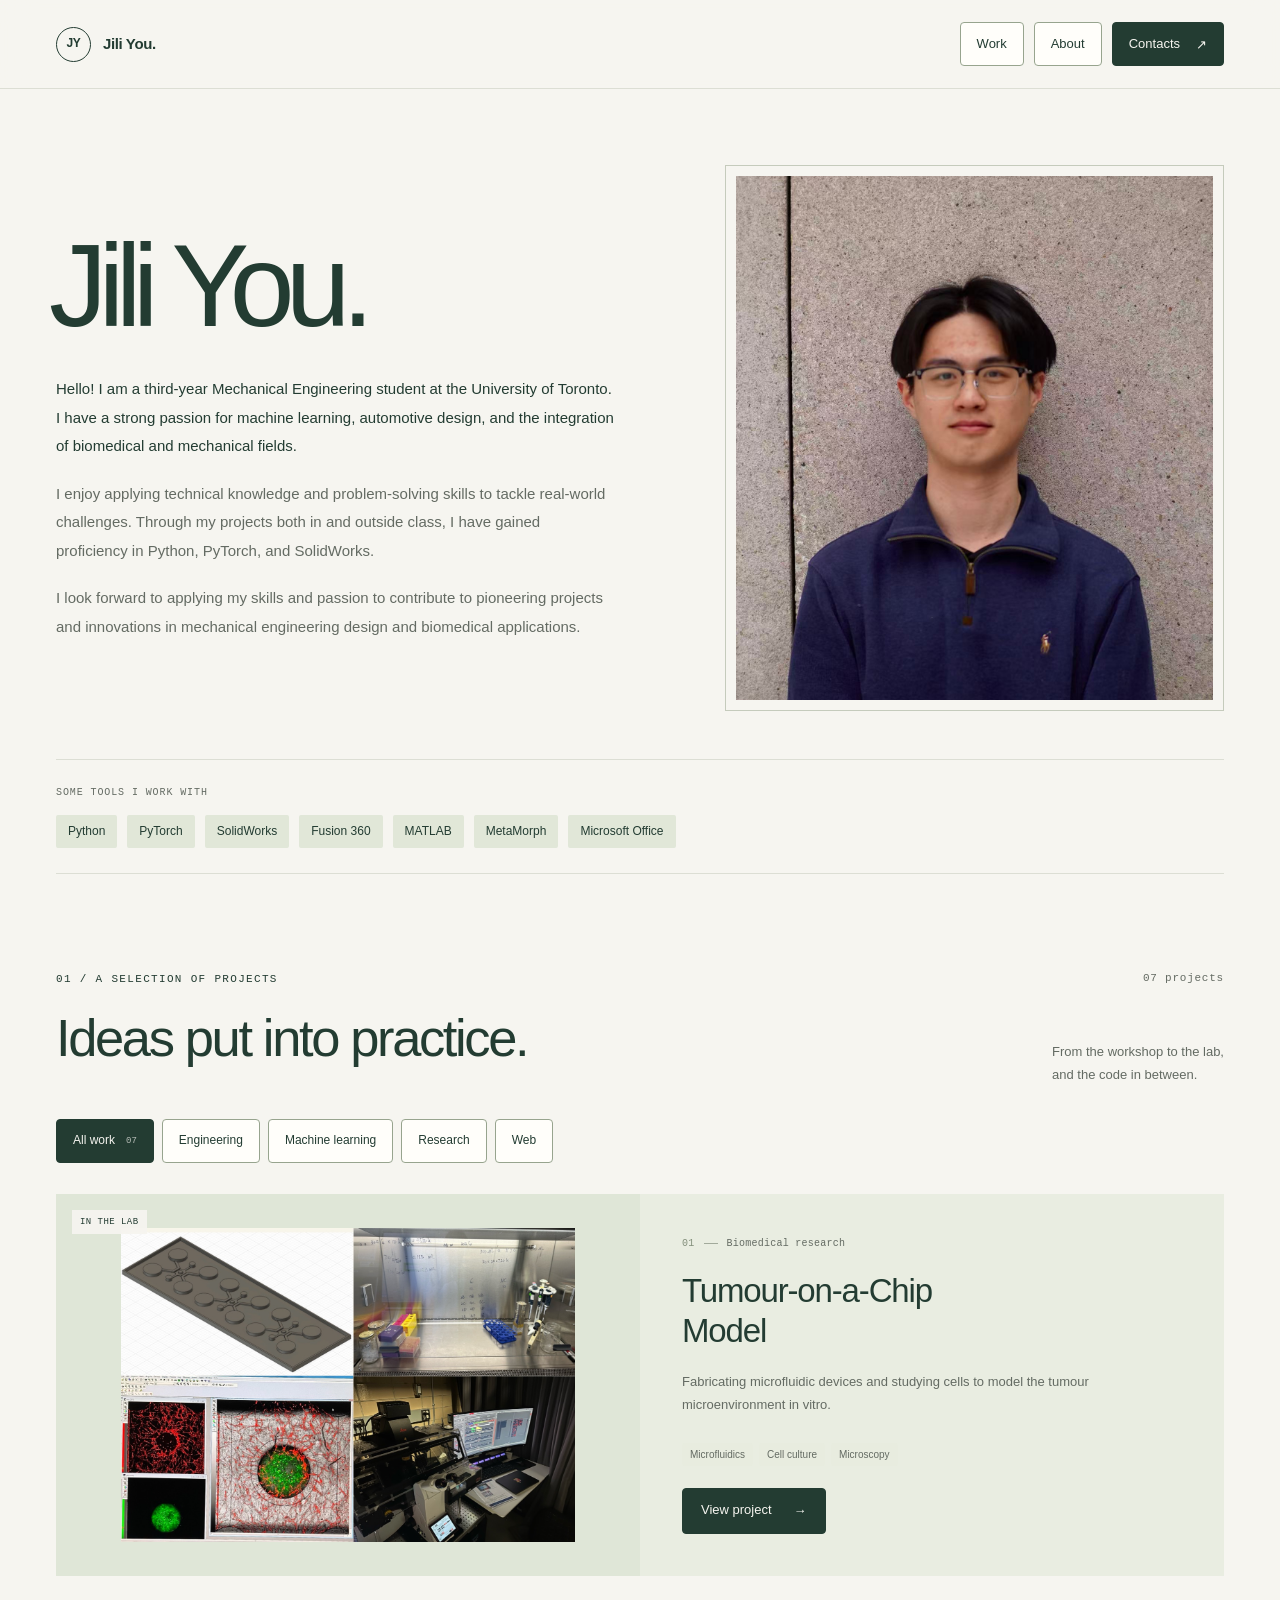
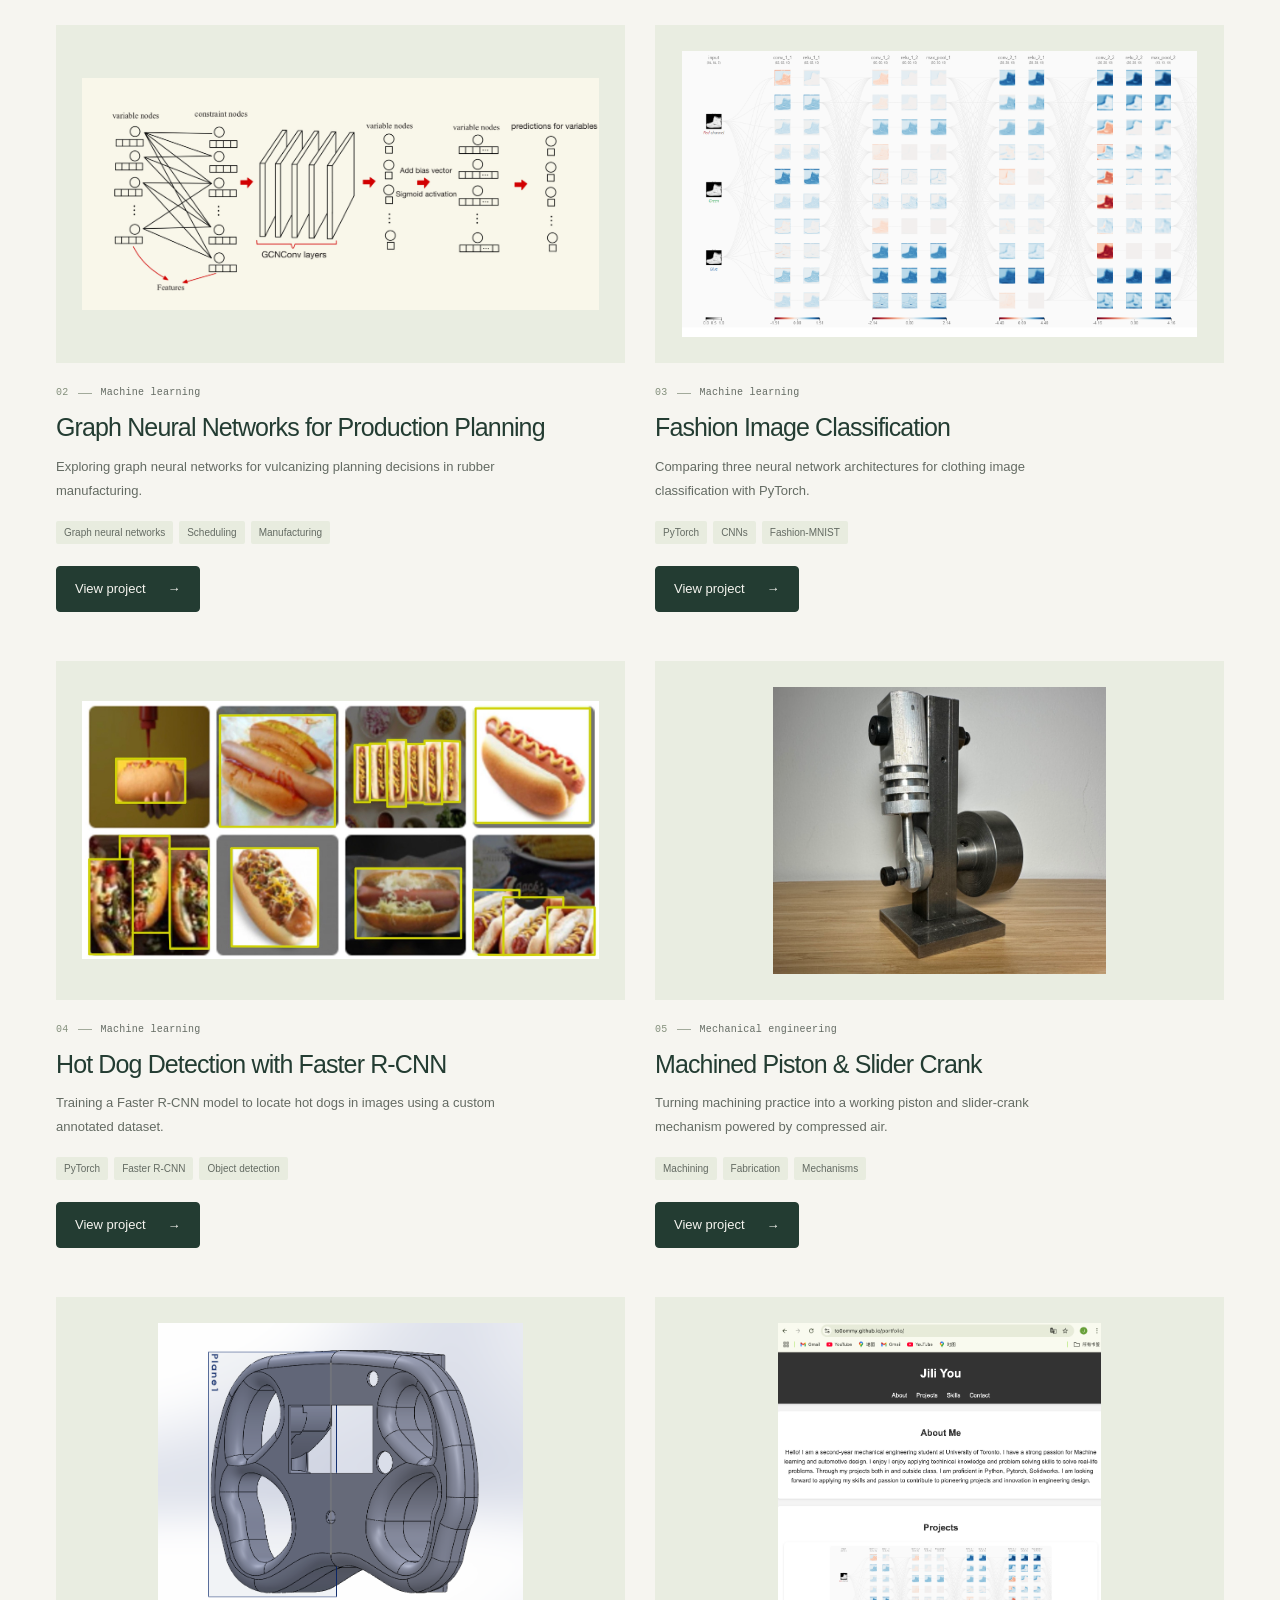
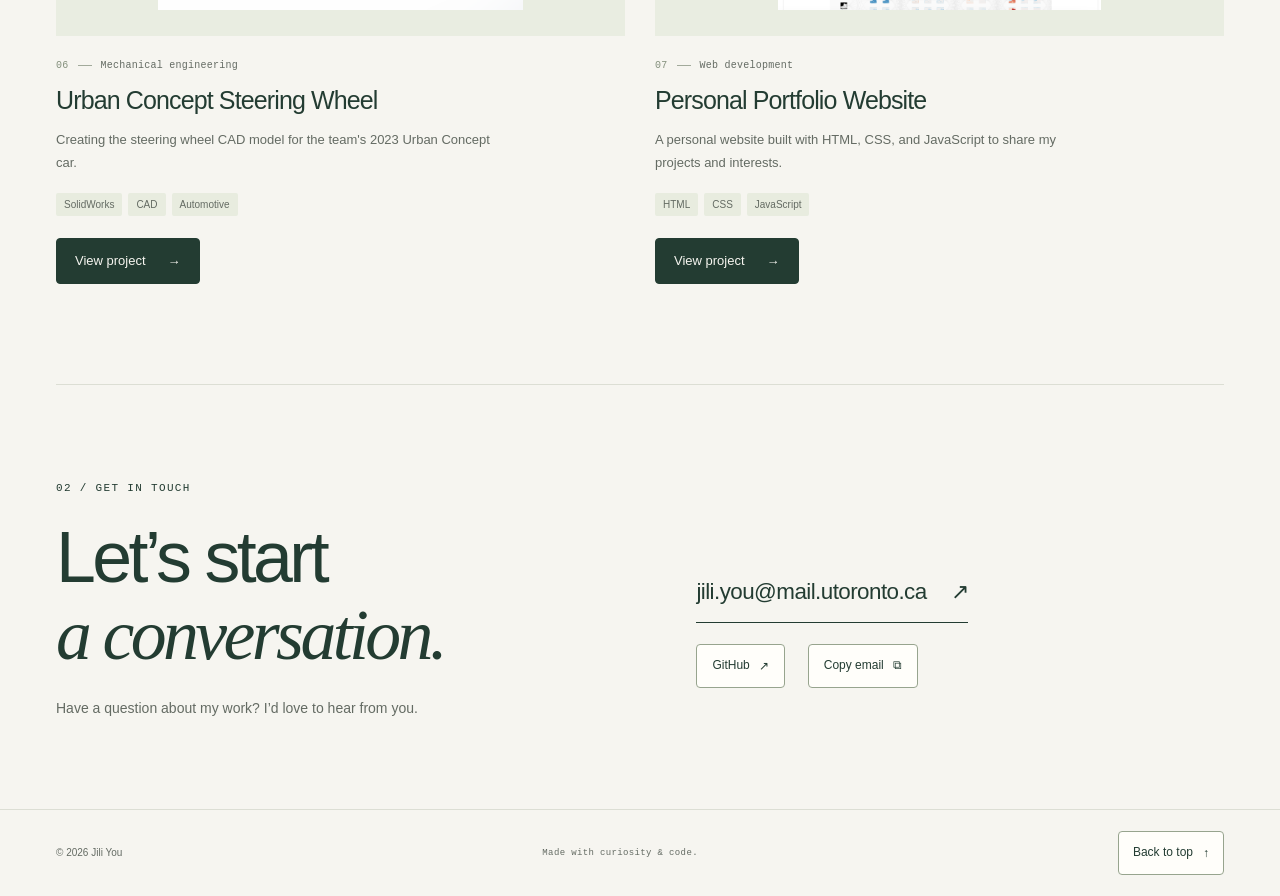
==== commit abe701b2: "Move personal biography beside portrait and remove duplicate about section" ====
--- a/index.html
+++ b/index.html
@@ -10,7 +10,7 @@
   <meta property="og:type" content="website">
   <title>Jili You — Engineering, Research &amp; Code</title>
   <link rel="icon" type="image/svg+xml" href="images/favicon.svg">
-  <link rel="stylesheet" href="css/style.css">
+  <link rel="stylesheet" href="css/style.css?v=8578d99d1360">
   <script src="js/script.js" defer></script>
 </head>
 <body id="top">
@@ -25,21 +25,21 @@
   </div>
 </header>
 <main id="main">
-  <section class="hero wrap" aria-labelledby="hero-title">
+  <section class="hero wrap" id="about" aria-labelledby="hero-title">
     <div class="hero-grid">
       <div class="hero-intro">
-        <p class="eyebrow hero-eyebrow">Engineering · Research · Code</p>
         <h1 id="hero-title">Jili You<span aria-hidden="true">.</span></h1>
-        <p class="hero-tagline">Curious by nature.<br><em>Hands-on by design.</em></p>
-        <p class="hero-description">Mechanical Engineering student at the University of Toronto, exploring the intersection of intelligent systems, thoughtful design, and biomedical research.</p>
-        <div class="hero-actions"><a class="button" href="#projects">Explore my work <span class="arrow" aria-hidden="true">↓</span></a><a class="button button-secondary" href="mailto:jili.you@mail.utoronto.ca">Email me <span class="arrow" aria-hidden="true">↗</span></a></div>
-        <a class="hero-email" href="mailto:jili.you@mail.utoronto.ca">jili.you@mail.utoronto.ca</a>
+        <div class="hero-bio">
+          <p>Hello! I am a third-year Mechanical Engineering student at the University of Toronto. I have a strong passion for machine learning, automotive design, and the integration of biomedical and mechanical fields.</p>
+          <p>I enjoy applying technical knowledge and problem-solving skills to tackle real-world challenges. Through my projects both in and outside class, I have gained proficiency in Python, PyTorch, and SolidWorks.</p>
+          <p>I look forward to applying my skills and passion to contribute to pioneering projects and innovations in mechanical engineering design and biomedical applications.</p>
+        </div>
       </div>
       <figure class="portrait">
         <div class="portrait-frame"><img src="images/jili-you.jpg" alt="Portrait of Jili You" width="1280" height="1920" fetchpriority="high"></div>
       </figure>
     </div>
-    <div class="hero-bottom"><div class="disciplines"><span>Mechanical design</span><span>Machine learning</span><span>Biomedical research</span></div><a class="scroll-link" href="#projects"><span>Scroll to explore</span><span class="arrow" aria-hidden="true">↓</span></a></div>
+    <div class="toolbox"><p class="eyebrow toolbox-label">Some tools I work with</p><ul class="tool-list"><li>Python</li><li>PyTorch</li><li>SolidWorks</li><li>Fusion 360</li><li>MATLAB</li><li>MetaMorph</li><li>Microsoft Office</li></ul></div>
   </section>
 
   <section class="work-section" id="projects" aria-labelledby="work-title">
@@ -120,23 +120,9 @@
     </div>
   </section>
 
-  <section class="about-section" id="about" aria-labelledby="about-title">
-    <div class="wrap">
-      <div class="about-grid">
-        <div><p class="eyebrow">02 / A little about me</p><h2 class="about-title" id="about-title">Learning by<br><em>making things.</em></h2></div>
-        <div class="about-text">
-          <p>Hello! I am a third-year Mechanical Engineering student at the University of Toronto. I have a strong passion for machine learning, automotive design, and the integration of biomedical and mechanical fields.</p>
-          <p>I enjoy applying technical knowledge and problem-solving skills to tackle real-world challenges. Through my projects both in and outside class, I have gained proficiency in Python, PyTorch, and SolidWorks.</p>
-          <p>I look forward to applying my skills and passion to contribute to pioneering projects and innovations in mechanical engineering design and biomedical applications.</p>
-        </div>
-      </div>
-      <div class="toolbox"><p class="eyebrow toolbox-label">Some tools I work with</p><ul class="tool-list"><li>Python</li><li>PyTorch</li><li>SolidWorks</li><li>Fusion 360</li><li>MATLAB</li><li>MetaMorph</li><li>Microsoft Office</li></ul></div>
-    </div>
-  </section>
-
   <section class="contact-section wrap" id="contact" aria-labelledby="contact-title">
     <div class="contact-grid">
-      <div><p class="eyebrow">03 / Get in touch</p><h2 id="contact-title">Let’s start<br><em>a conversation.</em></h2><p class="contact-note">Have a question about my work? I’d love to hear from you.</p></div>
+      <div><p class="eyebrow">02 / Get in touch</p><h2 id="contact-title">Let’s start<br><em>a conversation.</em></h2><p class="contact-note">Have a question about my work? I’d love to hear from you.</p></div>
       <div><a class="contact-email" href="mailto:jili.you@mail.utoronto.ca">jili.you@mail.utoronto.ca <span class="arrow" aria-hidden="true">↗</span></a><div class="contact-links"><a href="https://github.com/to0ommy" target="_blank" rel="noopener noreferrer">GitHub <span class="arrow" aria-hidden="true">↗</span></a><button class="copy-button" type="button" data-copy-email hidden>Copy email <span aria-hidden="true">⧉</span></button></div><span class="copy-status" role="status" aria-live="polite"></span></div>
     </div>
   </section>
--- a/css/style.css
+++ b/css/style.css
@@ -1,294 +1,318 @@
-/* General Styles */
-body {
-    font-family: Arial, sans-serif;
-    margin: 0;
-    padding: 0;
-    line-height: 1.6;
-    background-color: #f4f4f4;
-    color: #333;
+@charset "UTF-8";
+
+:root {
+    color-scheme: light;
+    --paper: #f6f5f0;
+    --ink: #233c32;
+    --muted: #646b63;
+    --line: #dcded4;
+    --accent: #dcecac;
+    --surface: #e9ede1;
+    --font: "Segoe UI", Helvetica, Arial, sans-serif;
+    --mono: "SFMono-Regular", Consolas, "Liberation Mono", monospace;
+}
+
+* { box-sizing: border-box; }
+html { scroll-behavior: smooth; scroll-padding-top: 104px; }
+body { margin: 0; background: var(--paper); color: var(--ink); font-family: var(--font); font-size: 16px; line-height: 1.6; -webkit-font-smoothing: antialiased; }
+::selection { background: var(--accent); color: var(--ink); }
+a { color: inherit; text-decoration: none; }
+button { color: inherit; font: inherit; }
+button, a { -webkit-tap-highlight-color: transparent; }
+button { cursor: pointer; }
+img { display: block; max-width: 100%; }
+figure, h1, h2, h3, p { margin: 0; }
+ul { margin: 0; padding: 0; list-style: none; }
+[hidden] { display: none !important; }
+:focus-visible { outline: 3px solid #567934; outline-offset: 5px; }
+.wrap { width: min(1200px, calc(100% - 112px)); margin-inline: auto; }
+.skip-link { position: fixed; top: 12px; left: 16px; padding: 10px 18px; background: var(--ink); color: var(--paper); transform: translateY(-160%); z-index: 100; }
+.skip-link:focus { transform: translateY(0); }
+.eyebrow { font-family: var(--mono); font-size: 11px; font-weight: 400; letter-spacing: .12em; line-height: 1.5; text-transform: uppercase; }
+.arrow { display: inline-block; line-height: 1; }
+
+/* A quiet, persistent navigation. */
+.site-header { position: sticky; top: 0; z-index: 30; border-bottom: 1px solid var(--line); background: rgba(246, 245, 240, .94); backdrop-filter: blur(16px); -webkit-backdrop-filter: blur(16px); }
+.header-inner { min-height: 88px; display: flex; align-items: center; justify-content: space-between; gap: 28px; }
+.brand { display: inline-flex; align-items: center; gap: 12px; font-size: 15px; font-weight: 600; letter-spacing: -.025em; }
+.monogram { display: grid; place-items: center; height: 35px; width: 35px; border: 1px solid var(--ink); border-radius: 50%; font-size: 12px; letter-spacing: -.035em; }
+.site-nav { display: flex; align-items: center; gap: 10px; font-size: 13px; }
+.site-nav a { display: inline-flex; align-items: center; justify-content: center; min-height: 44px; padding: 9px 16px; border: 1px solid #97a48e; border-radius: 4px; background: #fffefa; font-weight: 500; transition: color .2s ease, background .2s ease; }
+.site-nav a:hover { background: var(--surface); color: var(--ink); border-color: var(--ink); }
+.site-nav .nav-contact { gap: 16px; border-color: var(--ink); background: var(--ink); color: var(--paper); }
+.site-nav .nav-contact:hover { background: #385344; color: var(--paper); }
+.menu-toggle { display: none; align-items: center; justify-content: center; gap: 8px; min-height: 44px; padding: 8px 12px; background: #fffefa; border: 1px solid var(--ink); border-radius: 4px; font-size: 13px; }
+.menu-toggle svg { width: 18px; height: 18px; }
+
+/* Introduction. The photograph keeps its original, natural character. */
+.hero { padding-top: 76px; }
+.hero-grid { display: grid; grid-template-columns: 1.2fr 1fr; align-items: center; gap: 70px; }
+.hero-intro { padding-block: 12px 18px; min-width: 0; }
+.hero-intro h1 { margin-left: -7px; font-size: clamp(76px, 9.1vw, 126px); font-weight: 500; line-height: .98; letter-spacing: -.075em; }
+.hero-bio { max-width: 560px; margin-top: 32px; color: var(--muted); font-size: 15px; line-height: 1.9; }
+.hero-bio p + p { margin-top: 19px; }
+.hero-bio p:first-child { color: var(--ink); }
+.button { display: inline-flex; align-items: center; justify-content: center; gap: 28px; min-height: 47px; padding: 12px 20px; border: 1px solid var(--ink); border-radius: 3px; background: var(--ink); color: var(--paper); font-size: 13px; font-weight: 500; transition: background .2s ease, transform .2s ease; }
+.button:hover { background: #385344; transform: translateY(-2px); }
+.button-secondary { color: var(--ink); background: #fffefa; }
+.button-secondary:hover { color: var(--ink); background: var(--surface); }
+.portrait { position: relative; min-width: 0; padding: 10px; border: 1px solid #c5cbbc; }
+.portrait-frame { overflow: hidden; aspect-ratio: .91; background: #c9c7bc; }
+.portrait-frame img { width: 100%; height: 100%; object-fit: cover; object-position: center 60%; }
+.portrait figcaption { display: flex; justify-content: space-between; gap: 16px; margin-top: 14px; padding: 0 2px 2px; color: var(--muted); font-family: var(--mono); font-size: 9px; line-height: 1.5; letter-spacing: .025em; text-transform: uppercase; }
+.portrait-stamp { position: absolute; display: grid; place-items: center; bottom: 50px; right: -23px; width: 91px; height: 91px; border: 7px solid var(--paper); border-radius: 50%; background: var(--accent); color: var(--ink); font-size: 35px; line-height: 1; }
+
+/* Project collection. */
+.work-section { padding-block: 96px 100px; }
+.section-topline { display: flex; justify-content: space-between; align-items: center; gap: 24px; margin-bottom: 21px; }
+.section-heading { display: flex; justify-content: space-between; align-items: baseline; gap: 20px; }
+.section-heading h2 { font-size: clamp(38px, 4.1vw, 54px); line-height: 1.1; font-weight: 400; letter-spacing: -.045em; }
+.section-heading h2 em { font-family: Georgia, "Times New Roman", serif; font-weight: 400; }
+.section-heading > p { max-width: 300px; color: var(--muted); font-size: 13px; line-height: 1.8; }
+.project-count { color: var(--muted); font-family: var(--mono); font-size: 11px; letter-spacing: .07em; }
+.project-filters { display: flex; flex-wrap: wrap; align-items: center; gap: 8px; margin-block: 32px 31px; }
+.filter { display: inline-flex; align-items: center; gap: 11px; min-height: 44px; padding: 9px 16px; border: 1px solid #97a48e; border-radius: 4px; background: #fffefa; color: var(--ink); font-size: 12px; font-weight: 500; transition: color .2s ease, background .2s ease, border-color .2s ease; }
+.filter:hover { border-color: var(--ink); color: var(--ink); }
+.filter[aria-pressed="true"] { background: var(--ink); border-color: var(--ink); color: var(--paper); }
+.filter-count { font-family: var(--mono); font-size: 9px; opacity: .7; }
+.project-grid { display: grid; grid-template-columns: repeat(2, minmax(0, 1fr)); column-gap: 30px; row-gap: 49px; }
+.project-card { min-width: 0; }
+.project-link { display: block; height: 100%; }
+.project-link:hover h3, .project-link:focus-visible h3 { text-decoration: underline; text-underline-offset: 5px; text-decoration-thickness: 1px; }
+.project-cta { display: inline-flex; align-items: center; align-self: flex-start; justify-content: center; gap: 22px; min-height: 46px; margin-top: 22px; padding: 11px 18px; border: 1px solid var(--ink); border-radius: 4px; background: var(--ink); color: var(--paper); font-size: 13px; font-weight: 500; transition: background .2s ease, transform .2s ease; }
+.project-link:hover .project-cta, .project-link:focus-visible .project-cta { background: #385344; transform: translateY(-2px); }
+.project-image { position: relative; overflow: hidden; aspect-ratio: 1.68; background: var(--surface); }
+.project-image img { width: 100%; height: 100%; object-fit: contain; padding: 26px; transition: transform .5s cubic-bezier(.2,.7,.2,1); }
+.project-link:hover .project-image img { transform: scale(1.04); }
+.project-card-label { position: absolute; top: 16px; left: 16px; z-index: 1; padding: 5px 8px; background: rgba(246,245,240,.94); font-family: var(--mono); font-size: 9px; letter-spacing: .05em; text-transform: uppercase; }
+.project-info { padding-top: 22px; }
+.project-meta { display: flex; flex-wrap: wrap; align-items: center; gap: 9px; color: var(--muted); font-family: var(--mono); font-size: 10px; letter-spacing: .025em; }
+.project-number { color: #84907c; }
+.project-meta-separator { height: 1px; width: 14px; background: #a2aa9b; }
+.project-title-row { display: flex; align-items: flex-start; justify-content: space-between; gap: 20px; margin-top: 11px; }
+.project-title-row h3 { font-size: 25px; font-weight: 400; line-height: 1.23; letter-spacing: -.035em; }
+.project-summary { max-width: 440px; margin-top: 12px; color: var(--muted); font-size: 13px; line-height: 1.8; }
+.tags { display: flex; flex-wrap: wrap; gap: 6px; margin-top: 19px; }
+.tags li, .tags span { display: inline-block; padding: 4px 8px; border: 0; border-radius: 2px; background: #e8ecdf; color: var(--muted); font-size: 10px; line-height: 1.5; }
+.project-card:first-child { grid-column: 1 / -1; }
+.project-card:first-child .project-link { display: grid; grid-template-columns: 1fr 1fr; background: var(--surface); }
+.project-card:first-child .project-image { height: 100%; min-height: 344px; aspect-ratio: auto; background: #dfe6d7; }
+.project-card:first-child .project-image img { position: absolute; inset: 0; padding: 34px; }
+.project-card:first-child .project-info { display: flex; flex-direction: column; justify-content: center; padding: 42px; }
+.project-card:first-child .project-title-row { margin-top: 19px; }
+.project-card:first-child .project-title-row h3 { max-width: 340px; font-size: 33px; }
+.project-card:first-child .project-summary { margin-top: 18px; }
+.project-card:first-child .tags { margin-top: 26px; }
+.project-card:first-child .tags li, .project-card:first-child .tags span { border-color: #cdd5c5; }
+
+/* About and tools. */
+.toolbox { margin-top: 48px; padding-block: 25px; border-top: 1px solid var(--line); border-bottom: 1px solid var(--line); }
+.toolbox-label { color: var(--muted); font-family: var(--mono); font-size: 10px; letter-spacing: .09em; text-transform: uppercase; }
+.tool-list { display: flex; flex-wrap: wrap; gap: 10px; margin-top: 15px; }
+.tool-list li, .tool-list span { padding: 7px 12px; background: #e1e7d8; border-radius: 2px; font-size: 12px; }
+
+/* Contact and footer. */
+.contact-section { padding-block: 95px 88px; border-top: 1px solid var(--line); }
+.contact-grid { display: grid; grid-template-columns: 1.1fr 1fr; align-items: end; gap: 60px; }
+.contact-section h2 { max-width: 600px; margin-top: 22px; font-size: clamp(44px, 5.6vw, 72px); font-weight: 400; line-height: 1.08; letter-spacing: -.05em; }
+.contact-section h2 em { font-family: Georgia, "Times New Roman", serif; font-weight: 400; }
+.contact-note { max-width: 390px; margin-top: 21px; color: var(--muted); font-size: 14px; line-height: 1.8; }
+.contact-email { display: inline-flex; align-items: center; justify-content: space-between; gap: 24px; max-width: 100%; padding-block: 12px; border-bottom: 1px solid var(--ink); font-size: clamp(17px, 1.75vw, 24px); letter-spacing: -.025em; overflow-wrap: anywhere; }
+.contact-email .arrow { flex-shrink: 0; }
+.contact-email:hover { color: #527342; }
+.contact-links { display: flex; flex-wrap: wrap; align-items: center; gap: 23px; margin-top: 21px; font-size: 12px; }
+.contact-links a, .copy-button { display: inline-flex; align-items: center; justify-content: center; gap: 9px; min-height: 44px; padding: 10px 15px; border: 1px solid #97a48e; border-radius: 4px; background: #fffefa; color: var(--ink); font-size: 12px; }
+.contact-links a:hover, .copy-button:hover { background: var(--surface); border-color: var(--ink); }
+.copy-status { display: block; min-height: 21px; margin-top: 12px; color: var(--muted); font-size: 11px; }
+.site-footer { border-top: 1px solid var(--line); }
+.footer-inner { display: flex; flex-wrap: wrap; justify-content: space-between; align-items: center; gap: 14px 28px; min-height: 86px; color: var(--muted); font-size: 10px; }
+.footer-credit { font-family: var(--mono); font-size: 9px; letter-spacing: .04em; }
+.footer-inner a { display: inline-flex; align-items: center; gap: 10px; min-height: 44px; padding: 10px 14px; border: 1px solid #97a48e; border-radius: 4px; color: var(--ink); background: #fffefa; font-size: 12px; }
+.footer-inner a:hover { background: var(--surface); border-color: var(--ink); }
+
+/* Project detail pages. */
+.project-hero { padding-top: 47px; }
+.back-link { gap: 12px; margin-bottom: 42px; }
+.project-hero .project-meta { margin-bottom: 22px; }
+.detail-heading { max-width: 960px; }
+.detail-heading h1 { font-size: clamp(46px, 6.1vw, 78px); font-weight: 400; line-height: 1.09; letter-spacing: -.055em; text-wrap: balance; }
+.detail-deck { max-width: 660px; margin-top: 24px; color: var(--muted); font-size: 18px; line-height: 1.7; }
+.project-hero > .tags { margin-top: 26px; }
+.detail-image { margin-top: 49px; }
+.detail-image > a { display: flex; justify-content: center; align-items: center; min-height: 330px; padding: 40px; background: var(--surface); }
+.detail-image img { max-width: 100%; max-height: 600px; width: auto; height: auto; object-fit: contain; }
+.detail-image > a:hover { background: #e2e8d9; }
+.detail-caption { display: flex; flex-wrap: wrap; justify-content: space-between; gap: 8px 25px; margin-top: 13px; color: var(--muted); font-family: var(--mono); font-size: 10px; line-height: 1.6; }
+.detail-caption { align-items: center; }
+.detail-caption a { display: inline-flex; align-items: center; gap: 12px; min-height: 44px; padding: 10px 14px; border: 1px solid #97a48e; border-radius: 4px; color: var(--ink); background: #fffefa; font-family: var(--font); font-size: 12px; }
+.detail-caption a:hover { background: var(--surface); border-color: var(--ink); }
+.detail-body { display: grid; grid-template-columns: .62fr 1.5fr; gap: 90px; padding-block: 71px 84px; }
+.project-sidebar { align-self: start; position: sticky; top: 127px; }
+.sidebar-block + .sidebar-block { margin-top: 28px; padding-top: 24px; border-top: 1px solid var(--line); }
+.sidebar-block .eyebrow { color: var(--muted); margin-bottom: 10px; }
+.sidebar-block p:not(.eyebrow) { font-size: 13px; line-height: 1.75; }
+.sidebar-block .tags { margin-top: 12px; }
+.detail-copy { min-width: 0; }
+.detail-copy section + section { margin-top: 39px; padding-top: 33px; border-top: 1px solid var(--line); }
+.detail-copy h2 { margin-bottom: 17px; font-size: 26px; font-weight: 400; letter-spacing: -.03em; line-height: 1.3; }
+.detail-copy p { color: var(--muted); font-size: 15px; line-height: 1.95; }
+.detail-copy p + p { margin-top: 18px; }
+.project-return { padding-block: 32px; border-top: 1px solid var(--line); margin-bottom: 36px; }
+
+/* Visibility changes are enabled only after script initialization. */
+.will-reveal { opacity: 0; transform: translateY(18px); transition: opacity .65s ease, transform .65s ease; }
+.will-reveal.is-visible { opacity: 1; transform: translateY(0); }
+
+@media (min-width: 1500px) {
+    .hero { padding-top: 92px; }
+    .hero-grid { gap: 86px; }
+}
+
+@media (max-width: 1100px) {
+    .wrap { width: calc(100% - 80px); }
+    .hero-grid { gap: 42px; }
+    .hero-intro h1 { font-size: clamp(72px, 10vw, 112px); }
+    .portrait-stamp { width: 76px; height: 76px; right: -16px; border-width: 6px; font-size: 29px; }
+    .project-card:first-child .project-info { padding: 31px; }
+    .project-card:first-child .project-title-row h3 { font-size: 29px; }
+    .project-title-row h3 { font-size: 23px; }
+    .contact-grid { gap: 40px; }
+    .detail-body { gap: 55px; }
+}
+
+@media (max-width: 740px) {
+    html { scroll-padding-top: 83px; }
+    .wrap { width: calc(100% - 40px); }
+    .header-inner { min-height: 74px; gap: 18px; }
+    .brand { font-size: 13px; gap: 9px; }
+    .monogram { width: 31px; height: 31px; font-size: 11px; }
+    .site-nav { gap: 7px; font-size: 12px; }
+    .site-nav a { padding: 8px 11px; }
+    .site-nav .nav-contact { padding: 7px 11px; gap: 9px; }
+    .hero { padding-top: 48px; }
+    .hero-grid { grid-template-columns: 1fr; gap: 40px; }
+    .hero-intro { padding: 0; }
+    .hero-intro h1 { margin-left: -4px; font-size: clamp(83px, 16vw, 112px); }
+    .hero-bio { max-width: none; margin-top: 27px; }
+    .portrait { width: min(100% - 13px, 440px); margin-inline: auto; }
+    .portrait-frame { aspect-ratio: 1.05; }
+    .portrait-frame img { object-position: center 59%; }
+    .portrait-stamp { right: -18px; }
+    .work-section { padding-block: 64px 66px; }
+    .section-topline { margin-bottom: 17px; }
+    .section-heading { align-items: start; flex-direction: column; gap: 16px; }
+    .section-heading h2 { font-size: 43px; }
+    .section-heading > p { max-width: 420px; }
+    .project-filters { margin-block: 25px; gap: 7px; }
+    .filter { font-size: 12px; padding: 9px 12px; gap: 8px; }
+    .project-grid { column-gap: 21px; row-gap: 35px; }
+    .project-card:first-child .project-link { grid-template-columns: 1fr; }
+    .project-card:first-child .project-image { min-height: 0; aspect-ratio: 1.65; }
+    .project-card:first-child .project-image img { padding: 29px; }
+    .project-card:first-child .project-info { padding: 28px; }
+    .project-card:first-child .project-title-row { margin-top: 14px; }
+    .project-card:first-child .project-title-row h3 { max-width: none; font-size: 29px; }
+    .project-card:first-child .project-summary { max-width: 500px; margin-top: 12px; }
+    .project-card:first-child .tags { margin-top: 20px; }
+    .project-image { aspect-ratio: 1.4; }
+    .project-image img { padding: 17px; }
+    .project-card-label { top: 11px; left: 11px; font-size: 8px; }
+    .project-info { padding-top: 17px; }
+    .project-meta { font-size: 9px; gap: 6px; }
+    .project-title-row { gap: 12px; }
+    .project-title-row h3 { font-size: 23px; }
+    .project-summary { font-size: 12px; }
+    .tags { margin-top: 16px; }
+    .tags li, .tags span { font-size: 9px; padding: 4px 7px; }
+    .toolbox { margin-top: 32px; }
+    .contact-section { padding-block: 65px 59px; }
+    .contact-grid { grid-template-columns: 1fr; gap: 31px; }
+    .contact-section h2 { max-width: 480px; margin-top: 18px; font-size: 55px; }
+    .contact-note { margin-top: 18px; }
+    .contact-email { font-size: 23px; }
+    .footer-inner { min-height: 80px; padding-block: 22px; }
+    .project-hero { padding-top: 31px; }
+    .back-link { margin-bottom: 38px; }
+    .detail-heading h1 { font-size: clamp(42px, 8vw, 60px); }
+    .detail-deck { margin-top: 19px; font-size: 16px; }
+    .detail-image { margin-top: 33px; }
+    .detail-image > a { min-height: 200px; padding: 24px; }
+    .detail-image img { max-height: 490px; }
+    .detail-caption { font-size: 9px; }
+    .detail-body { grid-template-columns: 1fr; gap: 35px; padding-block: 40px 54px; }
+    .project-sidebar { position: static; display: grid; grid-template-columns: 1fr 1fr; gap: 22px; padding-bottom: 27px; border-bottom: 1px solid var(--line); }
+    .sidebar-block + .sidebar-block { margin: 0; padding: 0; border: 0; }
+    .detail-copy h2 { font-size: 25px; }
+    .detail-copy p { font-size: 14px; line-height: 1.9; }
+    .detail-copy section + section { margin-top: 29px; padding-top: 28px; }
+    .project-return { margin-bottom: 24px; padding-block: 28px; }
+}
+
+@media (max-width: 480px) {
+    .header-inner { position: relative; }
+    .menu-toggle { display: inline-flex; }
+    .site-nav { display: none; position: absolute; top: calc(100% + 1px); left: -20px; right: -20px; align-items: stretch; flex-direction: column; gap: 8px; padding: 8px 20px 19px; border-bottom: 1px solid var(--line); background: var(--paper); box-shadow: 0 10px 16px rgba(35,60,50,.04); }
+    .site-nav.is-open { display: flex; }
+    .site-nav > a { padding: 13px 4px; font-size: 14px; }
+    .site-nav .nav-contact { justify-content: space-between; margin-top: 5px; padding: 11px 13px; }
+    .hero { padding-top: 40px; }
+    .hero-intro h1 { font-size: clamp(72px, 20vw, 96px); }
+    .hero-bio { font-size: 14px; }
+    .section-heading h2 { font-size: 39px; }
+    .project-count { font-size: 9px; }
+    .project-filters { gap: 7px; }
+    .filter { padding-inline: 10px; }
+    .project-grid { grid-template-columns: 1fr; row-gap: 33px; }
+    .project-image { aspect-ratio: 1.58; }
+    .project-image img { padding: 23px; }
+    .project-title-row h3 { font-size: 25px; }
+    .project-meta { font-size: 10px; }
+    .project-summary { font-size: 13px; }
+    .project-card:first-child .project-info { padding: 24px 20px; }
+    .project-card:first-child .project-title-row h3 { font-size: 28px; }
+    .tags li, .tags span { font-size: 10px; }
+    .contact-section h2 { font-size: 47px; }
+    .contact-email { width: 100%; font-size: clamp(17px, 5vw, 23px); gap: 12px; }
+    .footer-inner { align-items: flex-start; flex-direction: column; gap: 8px; }
+    .detail-heading h1 { font-size: clamp(35px, 10.5vw, 47px); }
+    .detail-deck { font-size: 15px; }
+    .detail-image > a { min-height: 170px; padding: 18px; }
+    .project-sidebar { grid-template-columns: 1fr; gap: 21px; }
+}
+
+@media (prefers-reduced-motion: reduce) {
+    html { scroll-behavior: auto; }
+    *, *::before, *::after { animation-duration: .01ms !important; animation-iteration-count: 1 !important; transition-duration: .01ms !important; scroll-behavior: auto !important; }
+    .will-reveal { opacity: 1; transform: none; }
+}
+
+@media print {
+    :root { --paper: #fff; --ink: #111; --muted: #444; }
+    body { font-size: 10pt; }
+    .wrap { width: 100%; max-width: none; }
+    .site-header { position: static; background: #fff; }
+    .header-inner { min-height: 50px; }
+    .site-nav, .menu-toggle, .project-filters, .copy-button, .copy-status, .portrait-stamp, .back-link, .project-return, .project-cta, .skip-link { display: none !important; }
+    .hero, .project-hero { padding-top: 25px; }
+    .hero-grid { grid-template-columns: 1.2fr 1fr; gap: 35px; }
+    .hero-intro h1 { font-size: 64px; }
+    .hero-bio { font-size: 11px; }
+    .toolbox { margin-top: 25px; }
+    .work-section, .contact-section { padding-block: 30px; }
+    .project-grid { gap: 24px; }
+    .project-card, .hero-grid, .detail-copy section, .detail-image { break-inside: avoid; }
+    .project-card:first-child .project-info { padding: 25px; }
+    .project-card:first-child .project-image { min-height: 250px; }
+    .project-card:first-child .project-title-row h3 { font-size: 25px; }
+    .project-title-row h3 { font-size: 21px; }
+    .project-image img { transform: none !important; }
+    .contact-grid { grid-template-columns: 1fr 1fr; gap: 30px; }
+    .contact-section h2 { font-size: 32px; }
+    .contact-email { font-size: 17px; }
+    .project-sidebar { position: static; }
+    .detail-heading h1 { font-size: 45px; }
+    .detail-body { grid-template-columns: .62fr 1.5fr; gap: 35px; padding-block: 35px; }
+    .detail-image img { max-height: 380px; }
+    .will-reveal { opacity: 1; transform: none; }
+    .site-footer { margin-top: 20px; }
 }
-
-header {
-    background: #333;
-    color: white;
-    padding: 10px 20px;
-    text-align: center;
-    position: sticky; 
-    top: 0; 
-    z-index: 1000; 
-    box-shadow: 0 2px 5px rgba(0, 0, 0, 0.1); 
-}
-
-header {
-    transition: all 0.3s ease; 
-}
-
-header.shrink {
-    padding: 5px 5px; /* Reduce padding to make the header smaller */
-}
-
-header.shrink {
-    background: #222;
-}
-
-
-
-
-header nav a {
-    color: white;
-    margin: 0 10px;
-    text-decoration: none;
-}
-
-header nav a:hover {
-    text-decoration: underline;
-}
-
-section {
-    padding: 20px;
-    margin: 20px 0;
-    text-align: center;
-    background: white;
-    border-radius: 10px;
-    box-shadow: 0 2px 5px rgba(0, 0, 0, 0.1);
-}
-
-section {
-    scroll-margin-top: 90px; /*offset of jump */
-}
-
-
-#projects img {
-    width: 100%;
-    max-width: 650px;
-    border-radius: 5px;
-    margin-top: 10px;
-}
-#projects .project {
-    display: flex; /* Align items side by side */
-    align-items: center; /* Vertically align items */
-    margin-bottom: 20px; /* Add space between projects */
-    background: #fff;
-    border-radius: 10px;
-    box-shadow: 0 2px 5px rgba(0, 0, 0, 0.1);
-    padding: 10px;
-}
-
-#projects .project img {
-    width: 40%; /* Set the image width to 40% of the container */
-    max-width: 150px; /* Optional: limit the max width */
-    border-radius: 10px;
-    margin-right: 20px; /* Add space between image and description */
-}
-
-#projects .project .description {
-    flex: 1; /* Allow the description to take up remaining space */
-}
-
-#projects .project h3 {
-    margin: 0;
-    font-size: 1.5em;
-    color: #333;
-}
-
-#projects .project p {
-    margin: 10px 0 0;
-    line-height: 1.6;
-    color: #555;
-}
-
-/* Projects Slideshow */
-.slideshow-container {
-    position: relative;
-    max-width: 1500px; /* Adjust width as needed */
-    margin: auto;
-    overflow: hidden;
-    background: #fff;
-    border-radius: 10px;
-    box-shadow: 0 2px 5px rgba(0, 0, 0, 0.1);
-    text-align: center;
-    height: 800px;
-    padding : 20px;
-}
-
-.slide {
-    display: none; /* Hide all slides by default */
-    text-align: center;
-    position: absolute;
-    top: 0;
-    left: 0;
-    width: 100%; /* Full width of the container */
-    height: 100%; /* Match the container height */
-    box-sizing: border-box;
-    display: flex; /* Center content */
-    align-items: center;
-    justify-content: center;
-}
-.slide:first-child{
-    display: block;
-}
-
-.slide img[alt="Project7"] {
-    max-width: 50%;
-    max-height: 75%;
-    height: auto;
-    margin: auto;
-    border-radius: 10px;
-}
-
-.slide img[alt="Project3"] {
-    border: 2px solid #5d5c5c; /* Adjust thickness and color */
-    border-radius: 10px; /* Optional: match existing styling */
-}
-
-.slide img[alt="Project7"] {
-    border: 2px solid #5d5c5c; /* Adjust thickness and color */
-    border-radius: 10px; /* Optional: match existing styling */
-}
-.slide img[alt="Project2"] {
-    border: 2px solid #5d5c5c; /* Adjust thickness and color */
-    border-radius: 10px; /* Optional: match existing styling */
-}
-
-.slide img {
-    max-width: 80%;
-    height: auto;
-    width: auto;
-    margin: auto;
-    border-radius: 10px;
-}
-
-
-.description {
-    margin-top: 15px;
-    padding: 15px 25px;  /* add spacing inside the box */
-    text-align: left;    /* optional: makes long text easier to read */
-}
-
-.slideshow-container .description h2 {
-    text-align: center; /* override just the title */
-    margin-bottom: 10px; /* add spacing below */
-}
-/* Navigation Buttons */
-.prev, .next {
-    position: absolute;
-    top: 50%;
-    transform: translateY(-50%);
-    background-color: rgba(242, 237, 237, 0.5);
-    color: rgb(0, 0, 0);
-    font-size: 18px;
-    font-weight: bold;
-    padding: 15px;
-    cursor: pointer;
-    border-radius: 10px;
-    user-select: none;
-    z-index: 10;
-    text-align: initial;
-}
-
-.prev {
-    left: 20px;
-}
-
-.next {
-    right: 20px;
-}
-
-.prev:hover, .next:hover {
-    background-color: rgba(192, 188, 188, 0.8);
-}
-
-#skills {
-    text-align: center;
-    padding: 20px;
-}
-
-#skills h2 {
-    font-size: 2em;
-    margin-bottom: 20px;
-}
-
-.skills-container {
-    display: flex;
-    justify-content: center;
-    flex-wrap: wrap; /* Wrap items if they don’t fit */
-    gap: 20px; /* Space between icons */
-}
-
-.skills-container img {
-    max-width: 70px; /* Set a max width for all icons */
-    height: auto; /* Maintain aspect ratio */
-    transition: transform 0.3s ease; /* Add hover effect */
-    object-fit: contain; /* Ensures icons fit well inside the bounding box */
-}
-
-.skills-container img:hover {
-    transform: scale(1.1); /* Slight zoom on hover */
-}
-
-/* Specific size adjustment for PyTorch */
-.skills-container img.icon-large {
-    max-width: 170px; /* Increase the width of PyTorch icon */
-}
-
-
-
-ul {
-    list-style: none;
-    padding: 0;
-}
-
-ul li {
-    display: inline-block;
-    margin: 0 10px;
-    padding: 5px 10px;
-    background: #ddd;
-    border-radius: 5px;
-}
-
-.contact-icons {
-    display: flex; /* Arrange icons horizontally */
-    align-items: center; /* Vertically align icons */
-    justify-content: center; /* Center the icons in the container */
-    gap: 15px; /* Add space between icons */
-}
-
-.icon {
-    width: 65px; /* Set consistent size for all icons */
-    height: 65px; /* Maintain aspect ratio */
-    object-fit: contain;
-    cursor: pointer; /* Indicate it's clickable */
-}
-.github-icon {
-    width: 105px; /* Increase width for GitHub */
-    height: 105px; /* Increase height for GitHub */
-}
-
-#email-text {
-    font-size: 1em;
-    color: #333;
-    margin-left: 10px; /* Add space between the icon and revealed email */
-}
-
-
-
-footer {
-    background: #333;
-    color: white;
-    text-align: center;
-    padding: 10px 0;
-}
-
-/* Only affect slide #2 (GNN) */
-#projects .slideshow-container .slide:nth-of-type(2) {
-  flex-direction: column;         /* image on top, text below */
-}
-
-#projects .slideshow-container .slide:nth-of-type(2) img {
-  width: 80% !important;          /* actually grow this one image */
-  max-width: none !important;     /* lift the 600px cap just for this image */
-  height: auto !important;
-  display: block;
-  margin: 0 auto 12px;            /* centered, with a little spacing */
-}
-
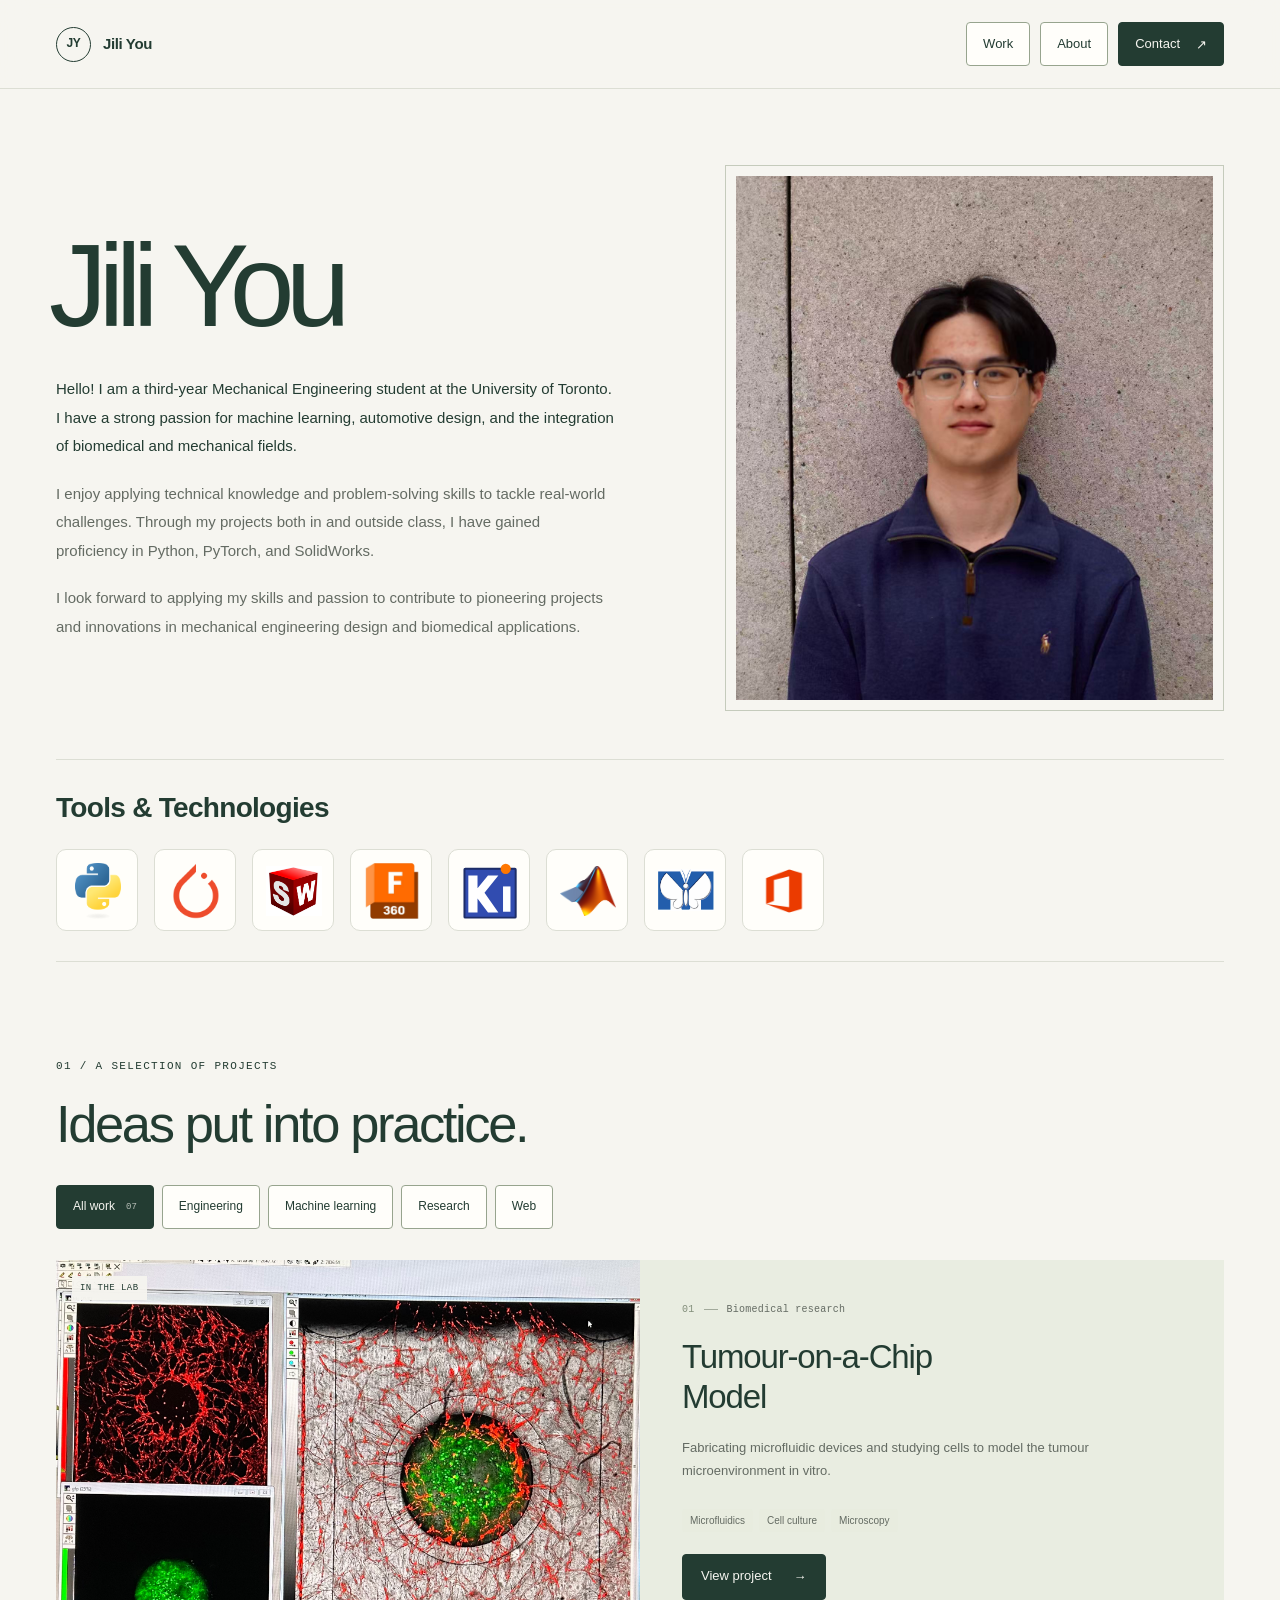
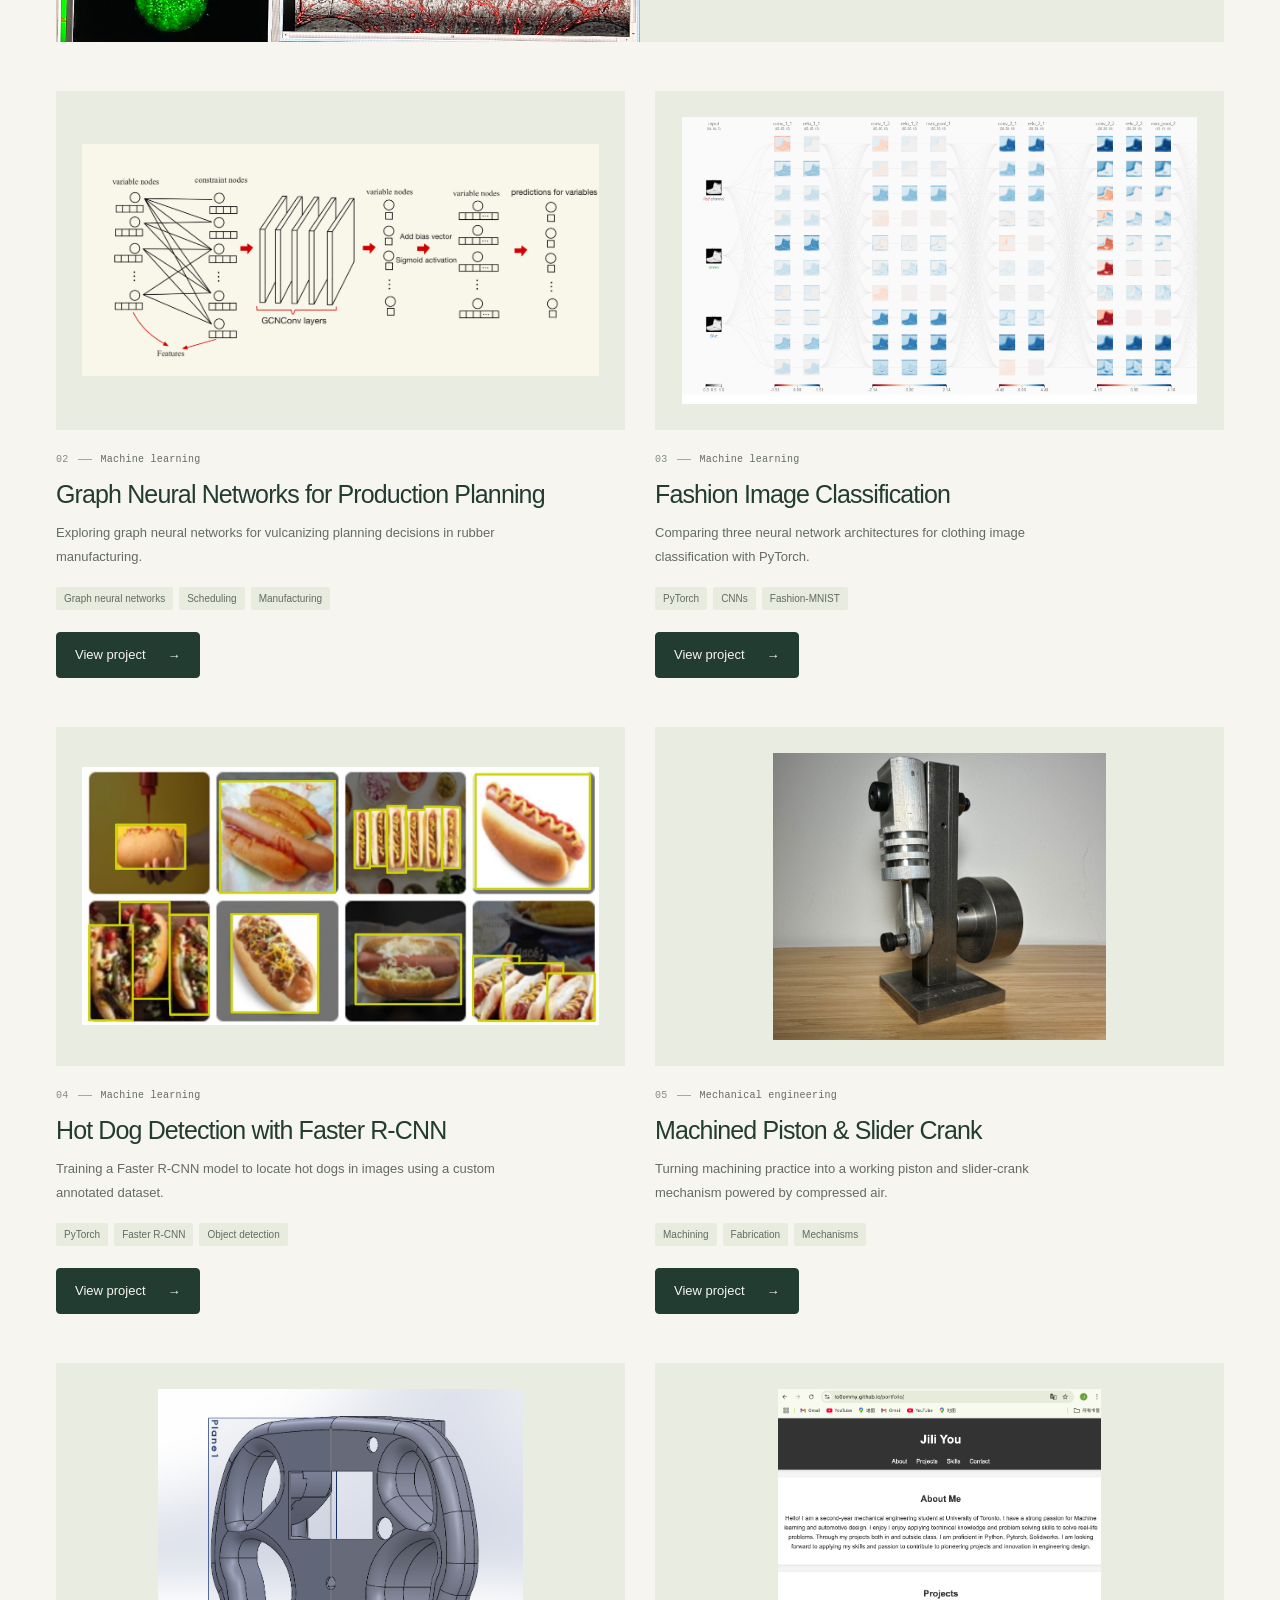
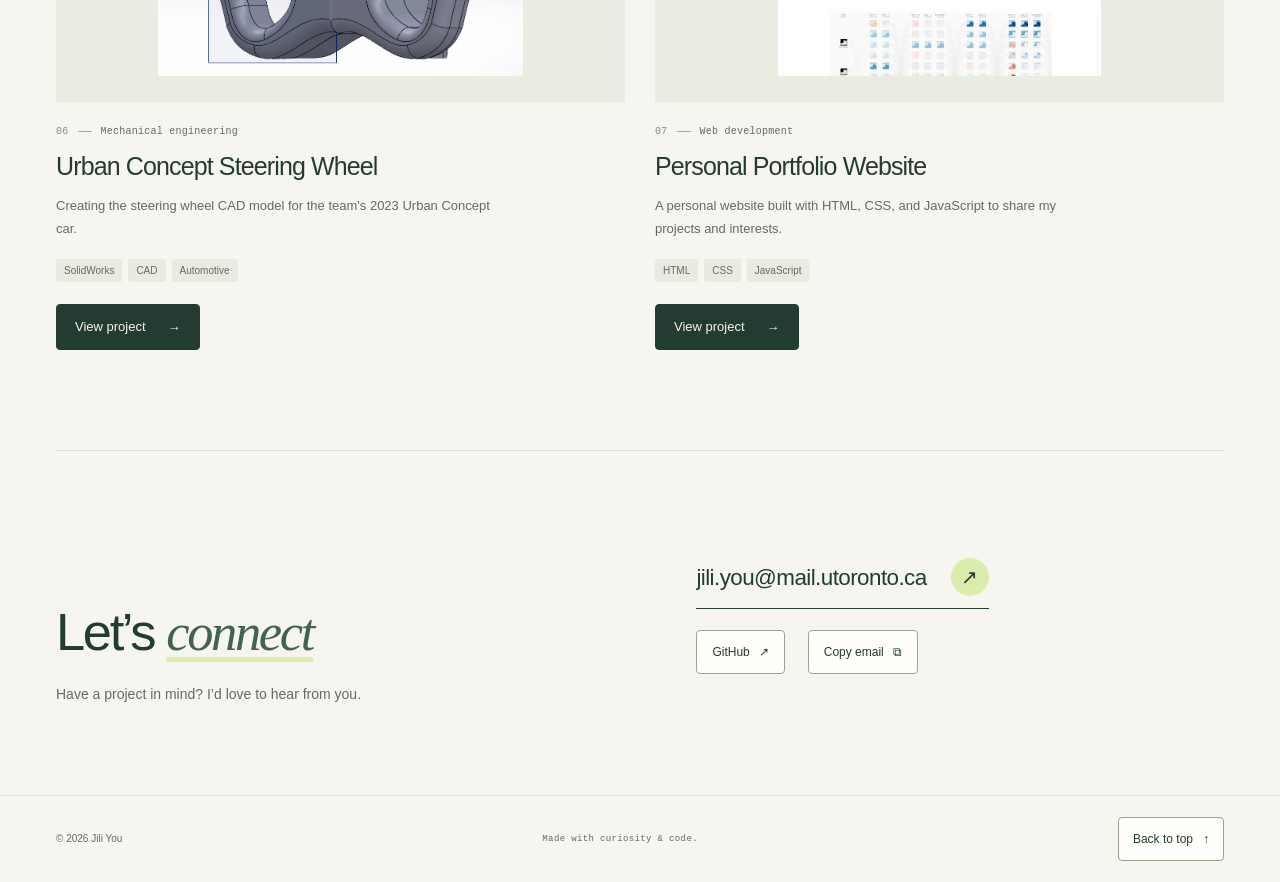
==== commit 4afebd9a: "Refine portfolio presentation and add tumour photo carousel" ====
--- a/index.html
+++ b/index.html
@@ -10,17 +10,17 @@
   <meta property="og:type" content="website">
   <title>Jili You — Engineering, Research &amp; Code</title>
   <link rel="icon" type="image/svg+xml" href="images/favicon.svg">
-  <link rel="stylesheet" href="css/style.css?v=8578d99d1360">
-  <script src="js/script.js" defer></script>
+  <link rel="stylesheet" href="css/style.css?v=1881ca7bf435">
+  <script src="js/script.js?v=bb62d51c35d4" defer></script>
 </head>
 <body id="top">
 <a class="skip-link" href="#main">Skip to content</a>
 <header class="site-header">
   <div class="header-inner wrap">
-    <a class="brand" href="#top" aria-label="Jili You home"><span class="monogram" aria-hidden="true">JY</span><span>Jili You<span aria-hidden="true">.</span></span></a>
+    <a class="brand" href="#top" aria-label="Jili You home"><span class="monogram" aria-hidden="true">JY</span><span>Jili You</span></a>
     <button class="menu-toggle" aria-expanded="false" aria-controls="site-navigation">Menu <span aria-hidden="true">☰</span></button>
     <nav class="site-nav" id="site-navigation" aria-label="Main navigation">
-      <a href="#projects">Work</a><a href="#about">About</a><a class="nav-contact" href="#contact">Contacts <span class="arrow" aria-hidden="true">↗</span></a>
+      <a href="#projects">Work</a><a href="#about">About</a><a class="nav-contact" href="#contact">Contact <span class="arrow" aria-hidden="true">↗</span></a>
     </nav>
   </div>
 </header>
@@ -28,7 +28,7 @@
   <section class="hero wrap" id="about" aria-labelledby="hero-title">
     <div class="hero-grid">
       <div class="hero-intro">
-        <h1 id="hero-title">Jili You<span aria-hidden="true">.</span></h1>
+        <h1 id="hero-title">Jili You</h1>
         <div class="hero-bio">
           <p>Hello! I am a third-year Mechanical Engineering student at the University of Toronto. I have a strong passion for machine learning, automotive design, and the integration of biomedical and mechanical fields.</p>
           <p>I enjoy applying technical knowledge and problem-solving skills to tackle real-world challenges. Through my projects both in and outside class, I have gained proficiency in Python, PyTorch, and SolidWorks.</p>
@@ -39,17 +39,17 @@
         <div class="portrait-frame"><img src="images/jili-you.jpg" alt="Portrait of Jili You" width="1280" height="1920" fetchpriority="high"></div>
       </figure>
     </div>
-    <div class="toolbox"><p class="eyebrow toolbox-label">Some tools I work with</p><ul class="tool-list"><li>Python</li><li>PyTorch</li><li>SolidWorks</li><li>Fusion 360</li><li>MATLAB</li><li>MetaMorph</li><li>Microsoft Office</li></ul></div>
+    <div class="toolbox" aria-labelledby="toolbox-title"><h2 class="toolbox-label" id="toolbox-title">Tools &amp; Technologies</h2><ul class="tool-list"><li title="Python"><span class="tool-symbol "><img src="images/icons/python.png" alt="Python" width="56" height="56" loading="lazy" decoding="async"></span></li><li title="PyTorch"><span class="tool-symbol tool-symbol-pytorch"><img src="images/icons/Pytorch.webp" alt="PyTorch" width="56" height="56" loading="lazy" decoding="async"></span></li><li title="SolidWorks"><span class="tool-symbol "><img src="images/icons/solidworks1.png" alt="SolidWorks" width="56" height="56" loading="lazy" decoding="async"></span></li><li title="Fusion 360"><span class="tool-symbol "><img src="images/icons/Autodesk_Fusion_360.webp" alt="Fusion 360" width="56" height="56" loading="lazy" decoding="async"></span></li><li title="KiCad"><span class="tool-symbol "><img src="images/icons/kicad.svg" alt="KiCad" width="56" height="56" loading="lazy" decoding="async"></span></li><li title="MATLAB"><span class="tool-symbol "><img src="images/icons/Matlab.png" alt="MATLAB" width="56" height="56" loading="lazy" decoding="async"></span></li><li title="MetaMorph"><span class="tool-symbol tool-symbol-metamorph"><img src="images/icons/metamorph.png" alt="MetaMorph" width="56" height="56" loading="lazy" decoding="async"></span></li><li title="Microsoft Office"><span class="tool-symbol "><img src="images/icons/office.webp" alt="Microsoft Office" width="56" height="56" loading="lazy" decoding="async"></span></li></ul></div>
   </section>
 
   <section class="work-section" id="projects" aria-labelledby="work-title">
     <div class="wrap">
-      <div class="section-topline"><p class="eyebrow">01 / A selection of projects</p><span class="project-count" role="status" aria-live="polite">07 projects</span></div>
-      <div class="section-heading"><h2 id="work-title">Ideas put into practice.</h2><p>From the workshop to the lab,<br>and the code in between.</p></div>
+      <div class="section-topline"><p class="eyebrow">01 / A selection of projects</p></div>
+      <div class="section-heading"><h2 id="work-title">Ideas put into practice.</h2></div>
       <div class="project-filters" role="group" aria-label="Filter projects" hidden><button class="filter" type="button" data-filter="all" aria-pressed="true" aria-controls="project-grid">All work<span class="filter-count">07</span></button><button class="filter" type="button" data-filter="engineering" aria-pressed="false" aria-controls="project-grid">Engineering</button><button class="filter" type="button" data-filter="machine-learning" aria-pressed="false" aria-controls="project-grid">Machine learning</button><button class="filter" type="button" data-filter="research" aria-pressed="false" aria-controls="project-grid">Research</button><button class="filter" type="button" data-filter="web" aria-pressed="false" aria-controls="project-grid">Web</button></div>
       <div class="project-grid" id="project-grid"><article class="project-card" data-category="research" data-slug="tumour-on-a-chip" data-reveal>
   <a class="project-link" href="projects/tumour-on-a-chip.html" aria-labelledby="action-tumour-on-a-chip title-tumour-on-a-chip">
-    <div class="project-image"><img src="images/project1.jpeg" alt="Tumour-on-a-chip research project" loading="lazy" decoding="async"><span class="project-card-label">In the lab</span></div>
+    <div class="project-image"><img src="images/tumour-on-a-chip/01-microscopy.jpeg" alt="Fluorescence microscopy of the tumour-on-a-chip model" loading="lazy" decoding="async"><span class="project-card-label">In the lab</span></div>
     <div class="project-info"><div class="project-meta"><span class="project-number">01</span><span class="project-meta-separator" aria-hidden="true"></span><span>Biomedical research</span></div>
       <div class="project-title-row"><h3 id="title-tumour-on-a-chip">Tumour-on-a-Chip Model</h3></div>
       <p class="project-summary">Fabricating microfluidic devices and studying cells to model the tumour microenvironment in vitro.</p><ul class="tags" aria-label="Topics and tools"><li>Microfluidics</li><li>Cell culture</li><li>Microscopy</li></ul>
@@ -122,7 +122,7 @@
 
   <section class="contact-section wrap" id="contact" aria-labelledby="contact-title">
     <div class="contact-grid">
-      <div><p class="eyebrow">02 / Get in touch</p><h2 id="contact-title">Let’s start<br><em>a conversation.</em></h2><p class="contact-note">Have a question about my work? I’d love to hear from you.</p></div>
+      <div><h2 id="contact-title">Let’s <em>connect</em></h2><p class="contact-note">Have a project in mind? I’d love to hear from you.</p></div>
       <div><a class="contact-email" href="mailto:jili.you@mail.utoronto.ca">jili.you@mail.utoronto.ca <span class="arrow" aria-hidden="true">↗</span></a><div class="contact-links"><a href="https://github.com/to0ommy" target="_blank" rel="noopener noreferrer">GitHub <span class="arrow" aria-hidden="true">↗</span></a><button class="copy-button" type="button" data-copy-email hidden>Copy email <span aria-hidden="true">⧉</span></button></div><span class="copy-status" role="status" aria-live="polite"></span></div>
     </div>
   </section>
--- a/css/style.css
+++ b/css/style.css
@@ -68,8 +68,6 @@
 .section-heading { display: flex; justify-content: space-between; align-items: baseline; gap: 20px; }
 .section-heading h2 { font-size: clamp(38px, 4.1vw, 54px); line-height: 1.1; font-weight: 400; letter-spacing: -.045em; }
 .section-heading h2 em { font-family: Georgia, "Times New Roman", serif; font-weight: 400; }
-.section-heading > p { max-width: 300px; color: var(--muted); font-size: 13px; line-height: 1.8; }
-.project-count { color: var(--muted); font-family: var(--mono); font-size: 11px; letter-spacing: .07em; }
 .project-filters { display: flex; flex-wrap: wrap; align-items: center; gap: 8px; margin-block: 32px 31px; }
 .filter { display: inline-flex; align-items: center; gap: 11px; min-height: 44px; padding: 9px 16px; border: 1px solid #97a48e; border-radius: 4px; background: #fffefa; color: var(--ink); font-size: 12px; font-weight: 500; transition: color .2s ease, background .2s ease, border-color .2s ease; }
 .filter:hover { border-color: var(--ink); color: var(--ink); }
@@ -106,20 +104,27 @@
 .project-card:first-child .tags li, .project-card:first-child .tags span { border-color: #cdd5c5; }
 
 /* About and tools. */
-.toolbox { margin-top: 48px; padding-block: 25px; border-top: 1px solid var(--line); border-bottom: 1px solid var(--line); }
-.toolbox-label { color: var(--muted); font-family: var(--mono); font-size: 10px; letter-spacing: .09em; text-transform: uppercase; }
-.tool-list { display: flex; flex-wrap: wrap; gap: 10px; margin-top: 15px; }
-.tool-list li, .tool-list span { padding: 7px 12px; background: #e1e7d8; border-radius: 2px; font-size: 12px; }
+.toolbox { margin-top: 48px; padding-block: 30px; border-top: 1px solid var(--line); border-bottom: 1px solid var(--line); }
+.toolbox-label { color: var(--ink); font-size: clamp(23px, 2.2vw, 28px); font-weight: 600; letter-spacing: -.025em; line-height: 1.3; }
+.tool-list { display: flex; flex-wrap: wrap; gap: 16px; margin-top: 22px; }
+.tool-list li { display: grid; place-items: center; width: 82px; height: 82px; padding: 13px; background: #fffefa; border: 1px solid var(--line); border-radius: 10px; }
+.tool-symbol { position: relative; display: block; width: 56px; height: 56px; overflow: hidden; }
+.tool-symbol img { width: 100%; height: 100%; object-fit: contain; }
+/* Reuse the original logos while displaying only their symbols. */
+.tool-symbol-pytorch img { position: absolute; width: 330%; max-width: none; height: 165%; left: -10%; top: -32%; }
+.tool-symbol-metamorph { height: 42px; }
+.tool-symbol-metamorph img { position: absolute; width: 122%; max-width: none; height: auto; left: -11%; top: -5px; }
 
 /* Contact and footer. */
 .contact-section { padding-block: 95px 88px; border-top: 1px solid var(--line); }
 .contact-grid { display: grid; grid-template-columns: 1.1fr 1fr; align-items: end; gap: 60px; }
-.contact-section h2 { max-width: 600px; margin-top: 22px; font-size: clamp(44px, 5.6vw, 72px); font-weight: 400; line-height: 1.08; letter-spacing: -.05em; }
-.contact-section h2 em { font-family: Georgia, "Times New Roman", serif; font-weight: 400; }
+.contact-section h2 { max-width: 600px; font-size: clamp(42px, 4.1vw, 54px); font-weight: 400; line-height: 1.1; letter-spacing: -.045em; }
+.contact-section h2 em { color: #436448; font-family: Georgia, "Times New Roman", serif; font-weight: 400; text-decoration: underline; text-decoration-color: var(--accent); text-decoration-thickness: 5px; text-underline-offset: 7px; }
 .contact-note { max-width: 390px; margin-top: 21px; color: var(--muted); font-size: 14px; line-height: 1.8; }
 .contact-email { display: inline-flex; align-items: center; justify-content: space-between; gap: 24px; max-width: 100%; padding-block: 12px; border-bottom: 1px solid var(--ink); font-size: clamp(17px, 1.75vw, 24px); letter-spacing: -.025em; overflow-wrap: anywhere; }
-.contact-email .arrow { flex-shrink: 0; }
+.contact-email .arrow { display: grid; place-items: center; flex-shrink: 0; width: 38px; height: 38px; border-radius: 50%; background: var(--accent); color: var(--ink); font-size: 20px; transition: transform .2s ease; }
 .contact-email:hover { color: #527342; }
+.contact-email:hover .arrow, .contact-email:focus-visible .arrow { transform: translate(3px, -3px); }
 .contact-links { display: flex; flex-wrap: wrap; align-items: center; gap: 23px; margin-top: 21px; font-size: 12px; }
 .contact-links a, .copy-button { display: inline-flex; align-items: center; justify-content: center; gap: 9px; min-height: 44px; padding: 10px 15px; border: 1px solid #97a48e; border-radius: 4px; background: #fffefa; color: var(--ink); font-size: 12px; }
 .contact-links a:hover, .copy-button:hover { background: var(--surface); border-color: var(--ink); }
@@ -147,17 +152,26 @@
 .detail-caption a { display: inline-flex; align-items: center; gap: 12px; min-height: 44px; padding: 10px 14px; border: 1px solid #97a48e; border-radius: 4px; color: var(--ink); background: #fffefa; font-family: var(--font); font-size: 12px; }
 .detail-caption a:hover { background: var(--surface); border-color: var(--ink); }
 .detail-body { display: grid; grid-template-columns: .62fr 1.5fr; gap: 90px; padding-block: 71px 84px; }
-.project-sidebar { align-self: start; position: sticky; top: 127px; }
+.project-sidebar { align-self: start; position: sticky; top: 127px; padding: 26px; background: var(--surface); border: 1px solid #c5cbbc; border-top: 4px solid var(--ink); border-radius: 4px; }
 .sidebar-block + .sidebar-block { margin-top: 28px; padding-top: 24px; border-top: 1px solid var(--line); }
-.sidebar-block .eyebrow { color: var(--muted); margin-bottom: 10px; }
-.sidebar-block p:not(.eyebrow) { font-size: 13px; line-height: 1.75; }
+.sidebar-block h2 { color: var(--ink); margin-bottom: 12px; font-size: 21px; font-weight: 650; letter-spacing: -.02em; line-height: 1.3; }
+.sidebar-block p { font-size: 16px; font-weight: 500; line-height: 1.65; }
 .sidebar-block .tags { margin-top: 12px; }
+.sidebar-block .tags li { padding: 6px 10px; background: #fffefa; border: 1px solid #c5cbbc; color: var(--ink); font-size: 13px; }
 .detail-copy { min-width: 0; }
 .detail-copy section + section { margin-top: 39px; padding-top: 33px; border-top: 1px solid var(--line); }
 .detail-copy h2 { margin-bottom: 17px; font-size: 26px; font-weight: 400; letter-spacing: -.03em; line-height: 1.3; }
 .detail-copy p { color: var(--muted); font-size: 15px; line-height: 1.95; }
 .detail-copy p + p { margin-top: 18px; }
 .project-return { padding-block: 32px; border-top: 1px solid var(--line); margin-bottom: 36px; }
+.photo-stage { display: block; width: 100%; height: clamp(270px, 52vw, 640px); padding: 24px; border: 0; background: var(--surface); cursor: pointer; }
+.photo-stage:disabled { cursor: default; }
+.photo-slide { display: flex; align-items: center; justify-content: center; width: 100%; height: 100%; }
+.photo-slide img { width: 100%; height: 100%; max-height: 100%; object-fit: contain; }
+.photo-controls { display: flex; align-items: center; justify-content: center; gap: 18px; margin-top: 18px; }
+.photo-controls button { display: grid; place-items: center; width: 48px; height: 44px; padding: 0; border: 1px solid var(--ink); border-radius: 4px; background: #fffefa; font-size: 21px; }
+.photo-controls button:hover { background: var(--ink); color: var(--paper); }
+.photo-status { min-width: 58px; text-align: center; color: var(--ink); font-family: var(--mono); font-size: 13px; }
 
 /* Visibility changes are enabled only after script initialization. */
 .will-reveal { opacity: 0; transform: translateY(18px); transition: opacity .65s ease, transform .65s ease; }
@@ -202,7 +216,6 @@
     .section-topline { margin-bottom: 17px; }
     .section-heading { align-items: start; flex-direction: column; gap: 16px; }
     .section-heading h2 { font-size: 43px; }
-    .section-heading > p { max-width: 420px; }
     .project-filters { margin-block: 25px; gap: 7px; }
     .filter { font-size: 12px; padding: 9px 12px; gap: 8px; }
     .project-grid { column-gap: 21px; row-gap: 35px; }
@@ -225,9 +238,13 @@
     .tags { margin-top: 16px; }
     .tags li, .tags span { font-size: 9px; padding: 4px 7px; }
     .toolbox { margin-top: 32px; }
+    .tool-list { gap: 12px; }
+    .tool-list li { width: 72px; height: 72px; padding: 11px; }
+    .tool-symbol { width: 48px; height: 48px; }
+    .tool-symbol-metamorph { height: 36px; }
     .contact-section { padding-block: 65px 59px; }
     .contact-grid { grid-template-columns: 1fr; gap: 31px; }
-    .contact-section h2 { max-width: 480px; margin-top: 18px; font-size: 55px; }
+    .contact-section h2 { max-width: 480px; font-size: 43px; }
     .contact-note { margin-top: 18px; }
     .contact-email { font-size: 23px; }
     .footer-inner { min-height: 80px; padding-block: 22px; }
@@ -240,12 +257,13 @@
     .detail-image img { max-height: 490px; }
     .detail-caption { font-size: 9px; }
     .detail-body { grid-template-columns: 1fr; gap: 35px; padding-block: 40px 54px; }
-    .project-sidebar { position: static; display: grid; grid-template-columns: 1fr 1fr; gap: 22px; padding-bottom: 27px; border-bottom: 1px solid var(--line); }
+    .project-sidebar { position: static; display: grid; grid-template-columns: 1fr 1fr; gap: 22px; padding: 24px; }
     .sidebar-block + .sidebar-block { margin: 0; padding: 0; border: 0; }
     .detail-copy h2 { font-size: 25px; }
     .detail-copy p { font-size: 14px; line-height: 1.9; }
     .detail-copy section + section { margin-top: 29px; padding-top: 28px; }
     .project-return { margin-bottom: 24px; padding-block: 28px; }
+    .photo-stage { padding: 14px; }
 }
 
 @media (max-width: 480px) {
@@ -259,7 +277,6 @@
     .hero-intro h1 { font-size: clamp(72px, 20vw, 96px); }
     .hero-bio { font-size: 14px; }
     .section-heading h2 { font-size: 39px; }
-    .project-count { font-size: 9px; }
     .project-filters { gap: 7px; }
     .filter { padding-inline: 10px; }
     .project-grid { grid-template-columns: 1fr; row-gap: 33px; }
@@ -271,7 +288,7 @@
     .project-card:first-child .project-info { padding: 24px 20px; }
     .project-card:first-child .project-title-row h3 { font-size: 28px; }
     .tags li, .tags span { font-size: 10px; }
-    .contact-section h2 { font-size: 47px; }
+    .contact-section h2 { font-size: 39px; }
     .contact-email { width: 100%; font-size: clamp(17px, 5vw, 23px); gap: 12px; }
     .footer-inner { align-items: flex-start; flex-direction: column; gap: 8px; }
     .detail-heading h1 { font-size: clamp(35px, 10.5vw, 47px); }
@@ -280,6 +297,9 @@
     .project-sidebar { grid-template-columns: 1fr; gap: 21px; }
 }
 
+/* Let the new microscopy photograph fill the featured card at every breakpoint. */
+.project-card[data-slug="tumour-on-a-chip"] .project-image img { padding: 0; object-fit: cover; }
+
 @media (prefers-reduced-motion: reduce) {
     html { scroll-behavior: auto; }
     *, *::before, *::after { animation-duration: .01ms !important; animation-iteration-count: 1 !important; transition-duration: .01ms !important; scroll-behavior: auto !important; }
@@ -292,7 +312,7 @@
     .wrap { width: 100%; max-width: none; }
     .site-header { position: static; background: #fff; }
     .header-inner { min-height: 50px; }
-    .site-nav, .menu-toggle, .project-filters, .copy-button, .copy-status, .portrait-stamp, .back-link, .project-return, .project-cta, .skip-link { display: none !important; }
+    .site-nav, .menu-toggle, .project-filters, .copy-button, .copy-status, .portrait-stamp, .back-link, .project-return, .project-cta, .skip-link, .photo-controls { display: none !important; }
     .hero, .project-hero { padding-top: 25px; }
     .hero-grid { grid-template-columns: 1.2fr 1fr; gap: 35px; }
     .hero-intro h1 { font-size: 64px; }
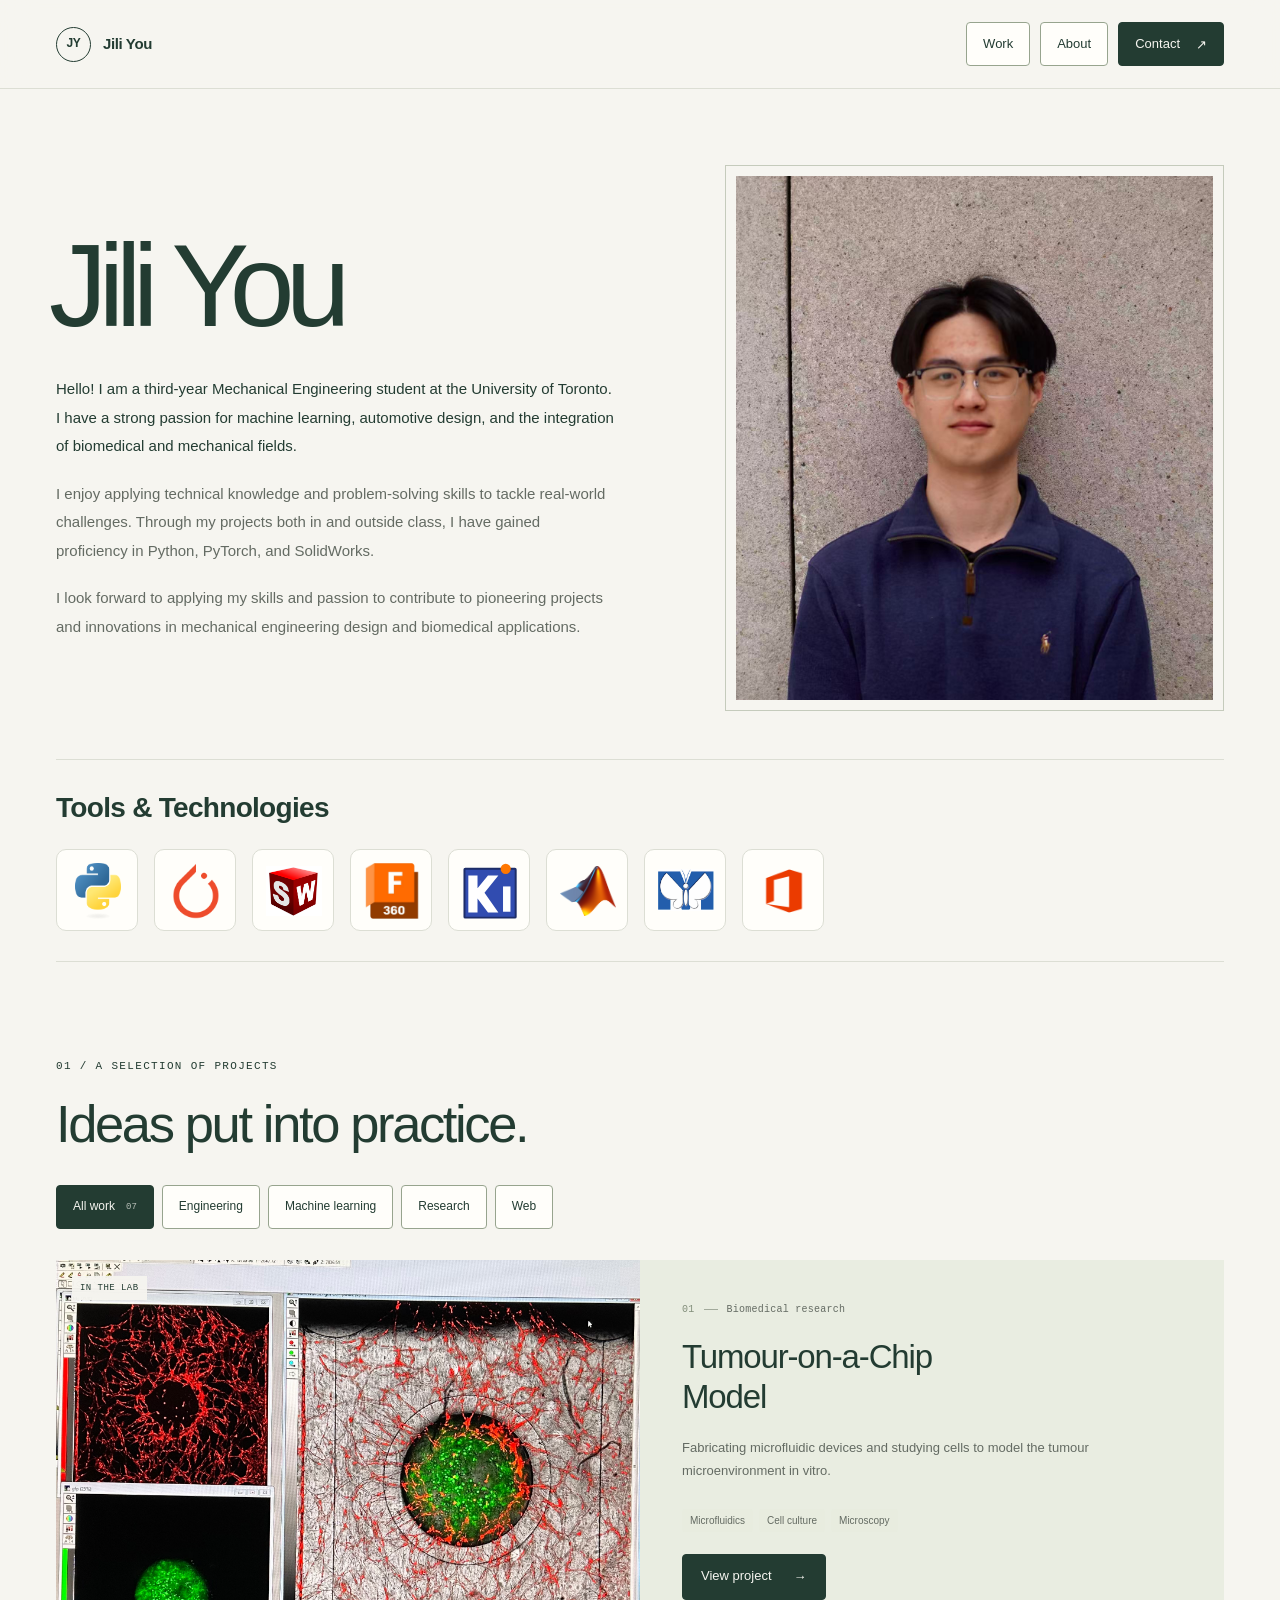
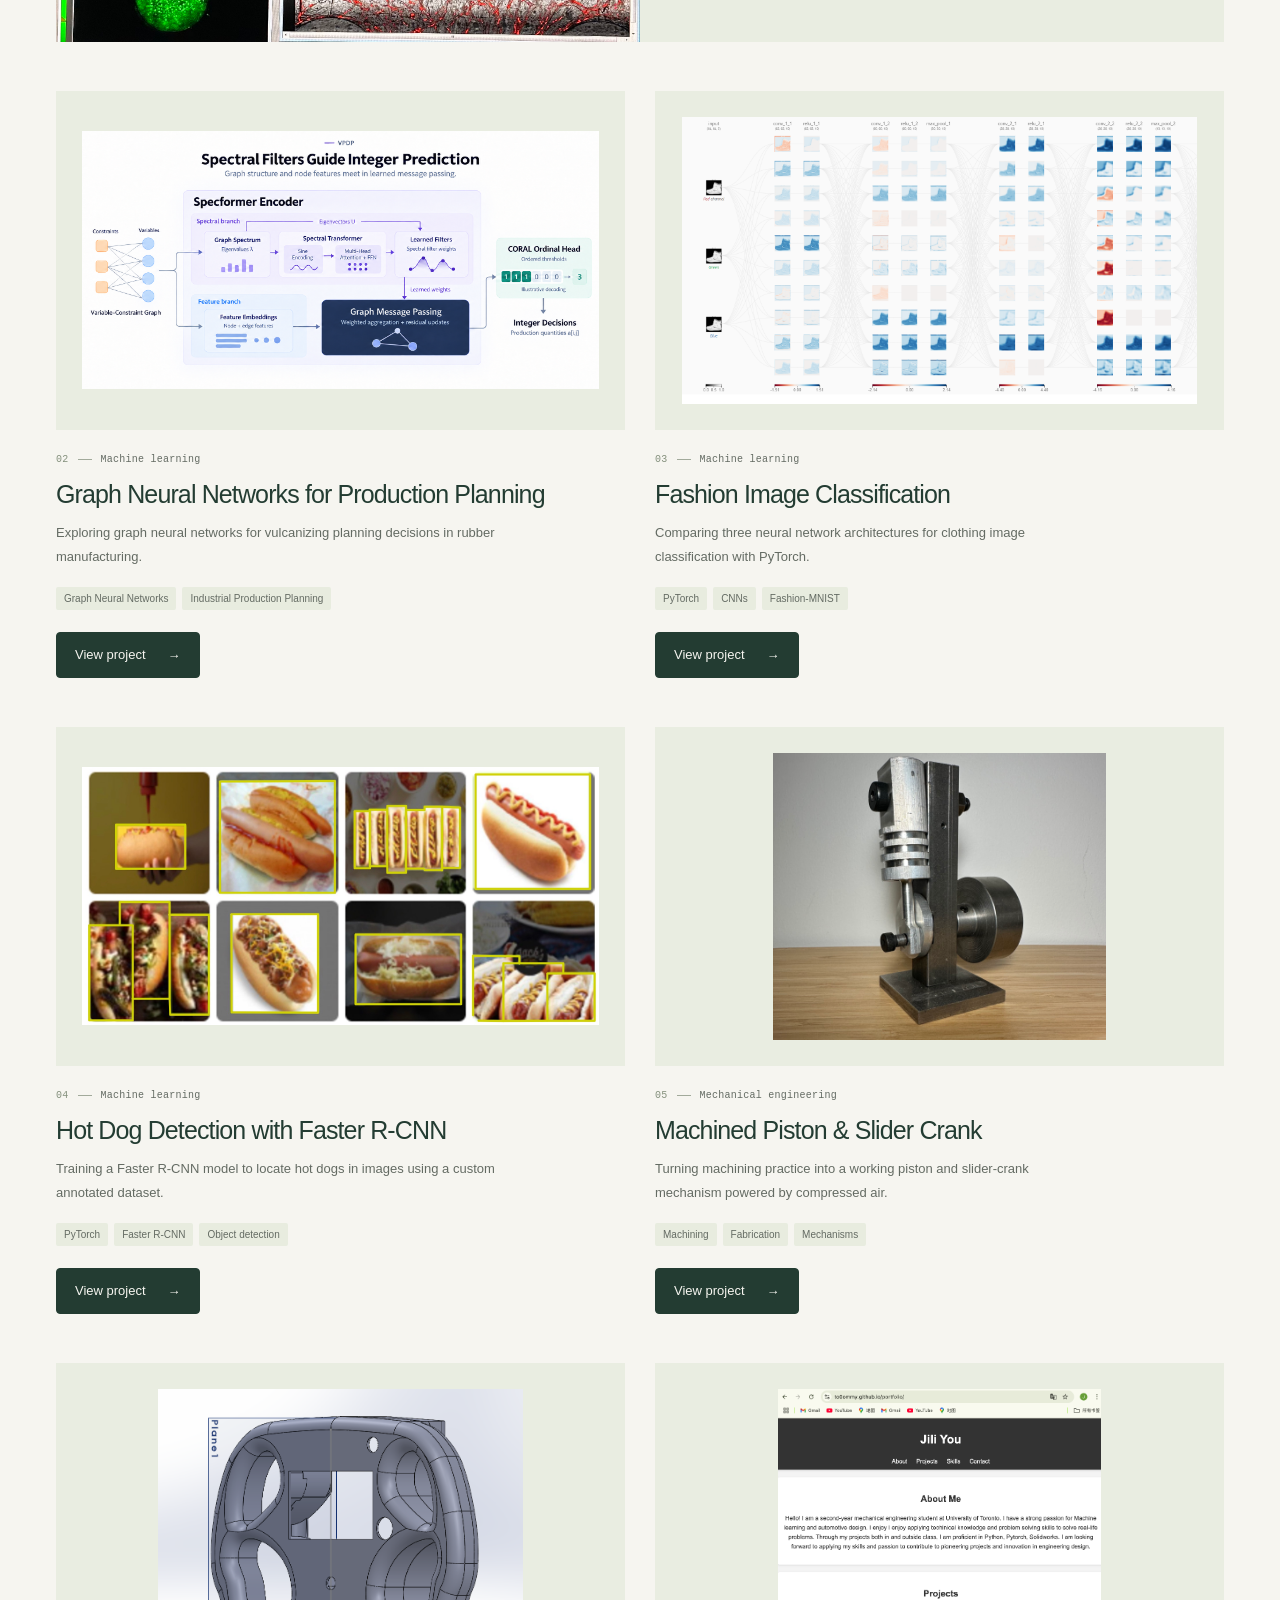
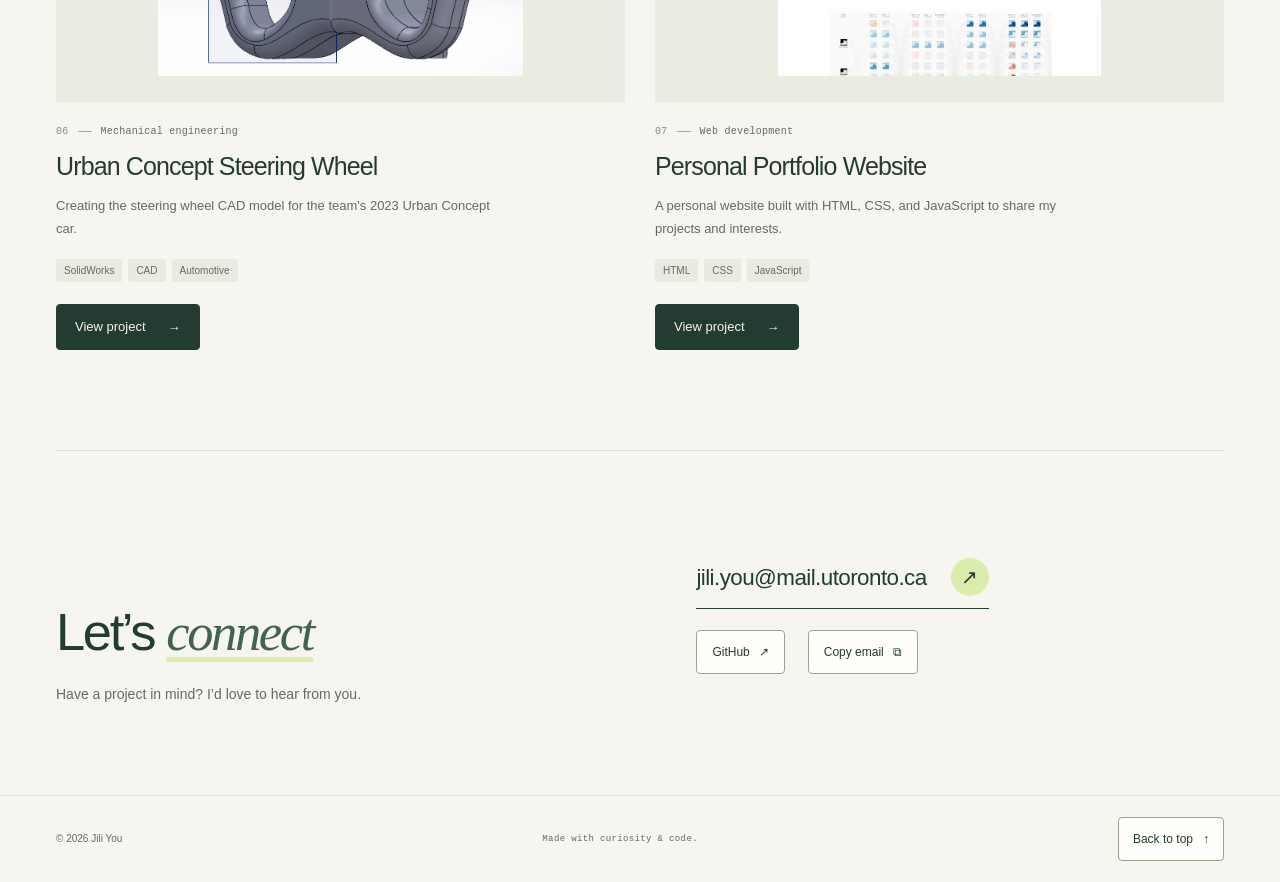
==== commit 39bf9cf5: "Update VPDP diagrams and production planning topics" ====
--- a/index.html
+++ b/index.html
@@ -59,10 +59,10 @@
 </article>
 <article class="project-card" data-category="machine-learning" data-slug="gnn-production-planning" data-reveal>
   <a class="project-link" href="projects/gnn-production-planning.html" aria-labelledby="action-gnn-production-planning title-gnn-production-planning">
-    <div class="project-image"><img src="images/project2.jpeg" alt="Graph neural network production planning project" loading="lazy" decoding="async"></div>
+    <div class="project-image"><img src="images/vpdp/spectral-integer-prediction.png" alt="VPDP: Specformer encoder and CORAL ordinal head for integer production predictions" loading="lazy" decoding="async"></div>
     <div class="project-info"><div class="project-meta"><span class="project-number">02</span><span class="project-meta-separator" aria-hidden="true"></span><span>Machine learning</span></div>
       <div class="project-title-row"><h3 id="title-gnn-production-planning">Graph Neural Networks for Production Planning</h3></div>
-      <p class="project-summary">Exploring graph neural networks for vulcanizing planning decisions in rubber manufacturing.</p><ul class="tags" aria-label="Topics and tools"><li>Graph neural networks</li><li>Scheduling</li><li>Manufacturing</li></ul>
+      <p class="project-summary">Exploring graph neural networks for vulcanizing planning decisions in rubber manufacturing.</p><ul class="tags" aria-label="Topics and tools"><li>Graph Neural Networks</li><li>Industrial Production Planning</li></ul>
       <span class="project-cta"><span id="action-gnn-production-planning">View project</span><span class="arrow" aria-hidden="true">→</span></span>
     </div>
   </a>
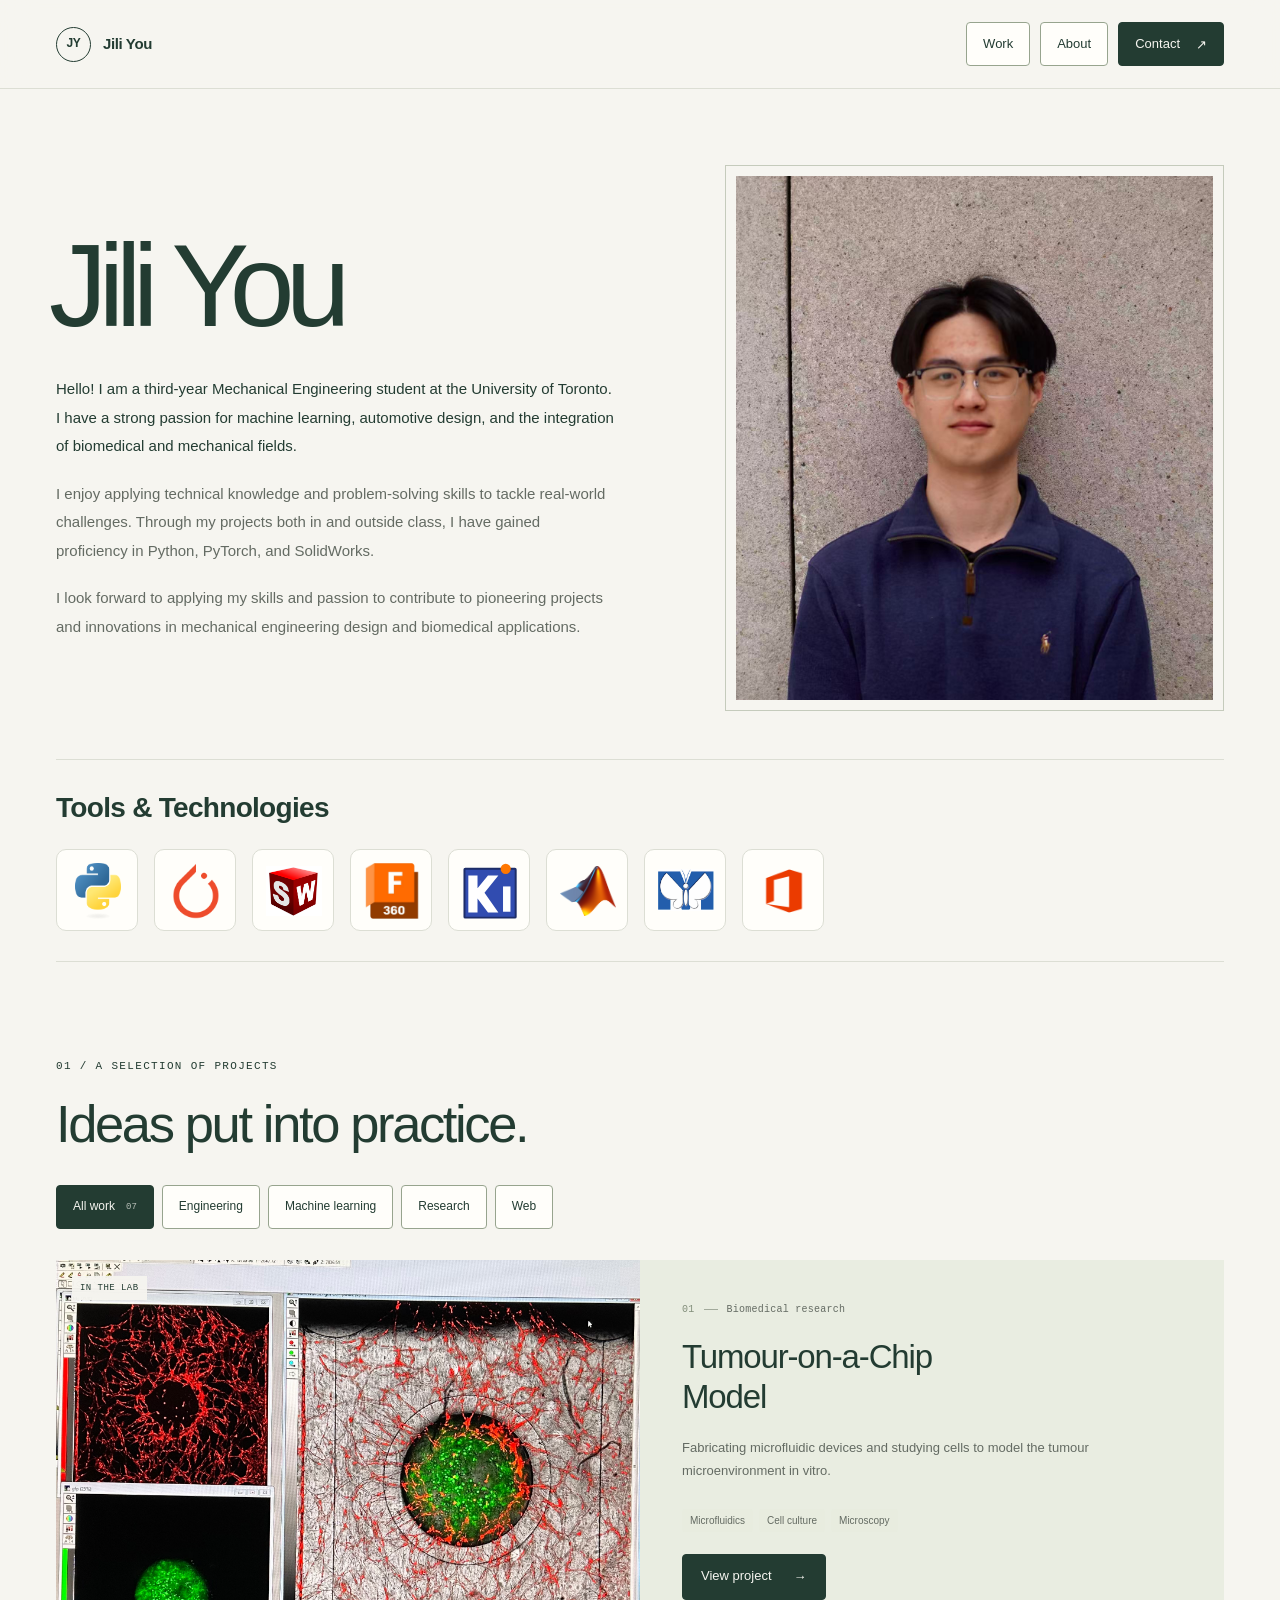
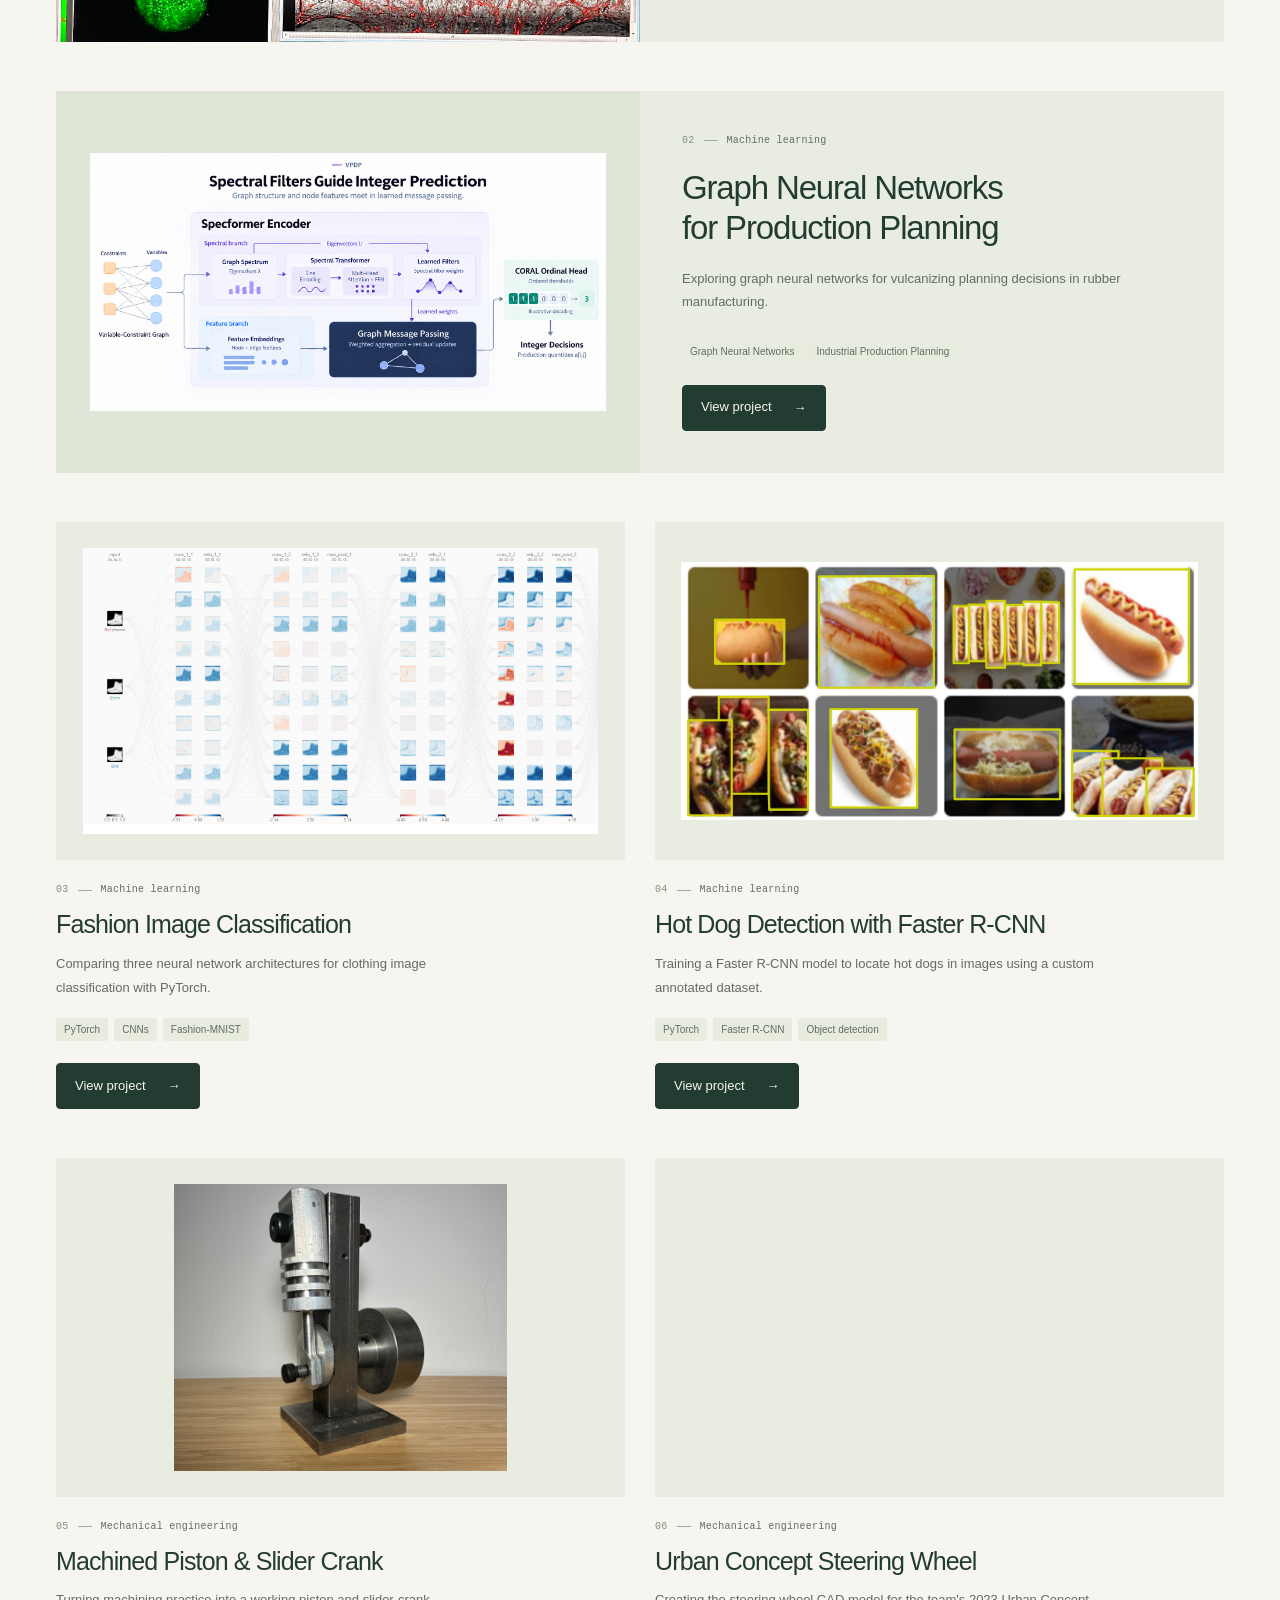
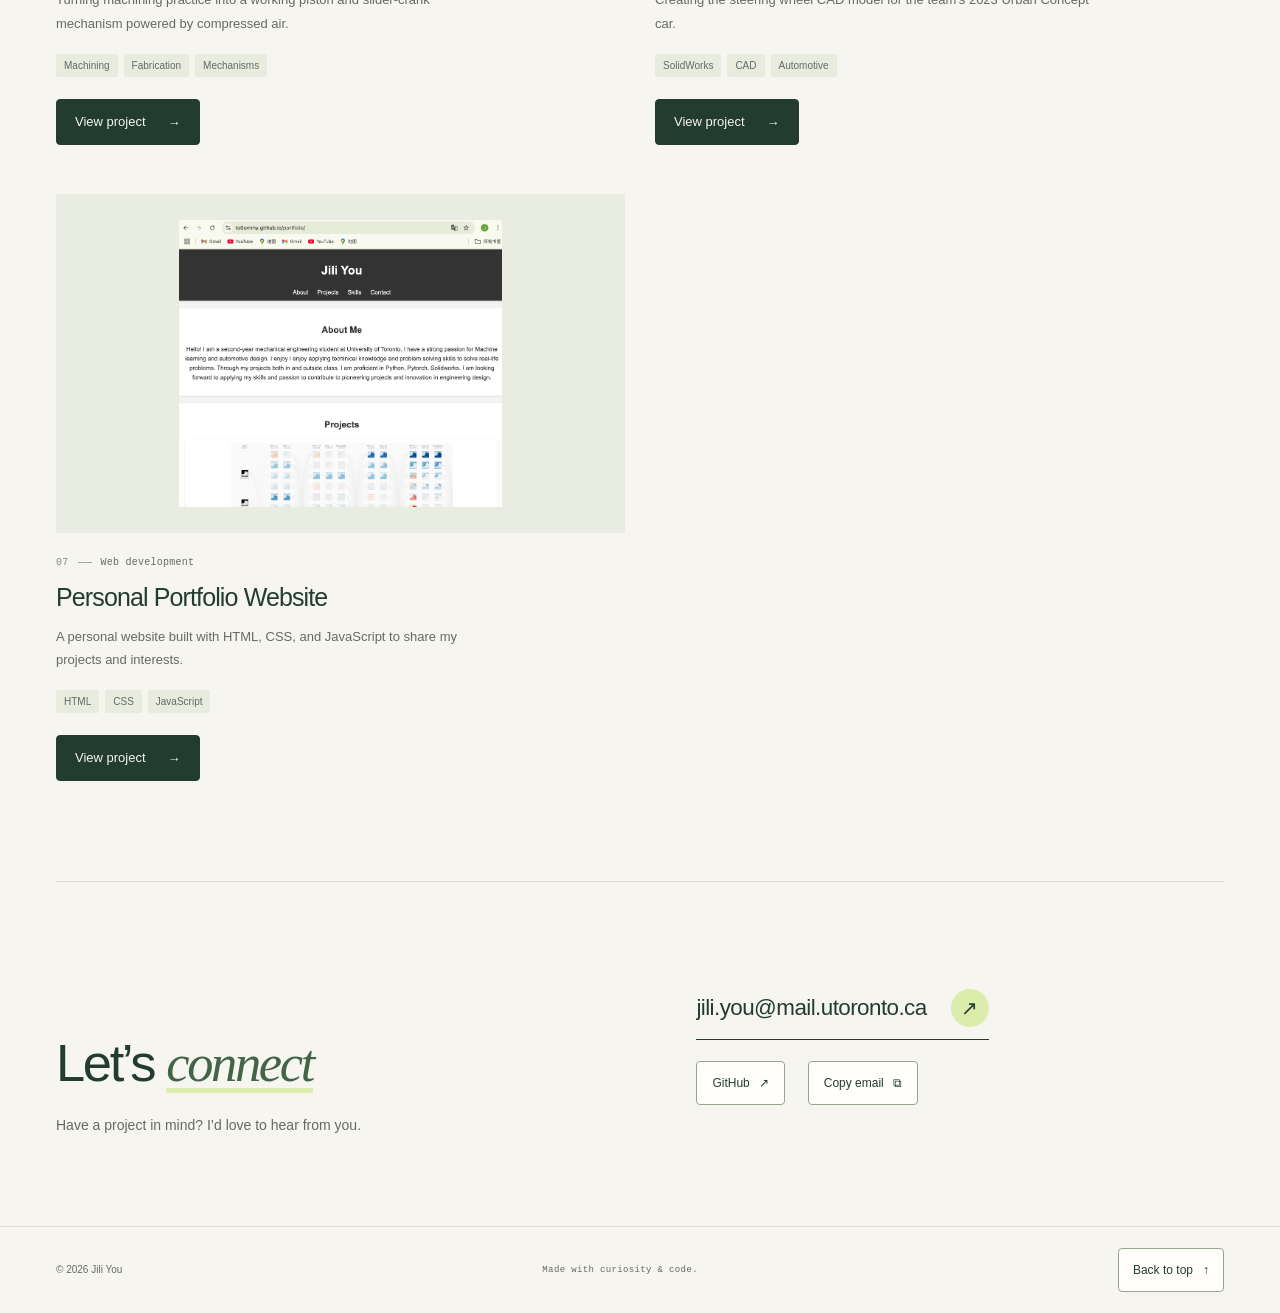
==== commit aa811fcc: "Feature VPDP alongside tumour-on-a-chip on the homepage" ====
--- a/index.html
+++ b/index.html
@@ -10,7 +10,7 @@
   <meta property="og:type" content="website">
   <title>Jili You — Engineering, Research &amp; Code</title>
   <link rel="icon" type="image/svg+xml" href="images/favicon.svg">
-  <link rel="stylesheet" href="css/style.css?v=1881ca7bf435">
+  <link rel="stylesheet" href="css/style.css?v=a1e20da0aa03">
   <script src="js/script.js?v=bb62d51c35d4" defer></script>
 </head>
 <body id="top">
@@ -47,7 +47,7 @@
       <div class="section-topline"><p class="eyebrow">01 / A selection of projects</p></div>
       <div class="section-heading"><h2 id="work-title">Ideas put into practice.</h2></div>
       <div class="project-filters" role="group" aria-label="Filter projects" hidden><button class="filter" type="button" data-filter="all" aria-pressed="true" aria-controls="project-grid">All work<span class="filter-count">07</span></button><button class="filter" type="button" data-filter="engineering" aria-pressed="false" aria-controls="project-grid">Engineering</button><button class="filter" type="button" data-filter="machine-learning" aria-pressed="false" aria-controls="project-grid">Machine learning</button><button class="filter" type="button" data-filter="research" aria-pressed="false" aria-controls="project-grid">Research</button><button class="filter" type="button" data-filter="web" aria-pressed="false" aria-controls="project-grid">Web</button></div>
-      <div class="project-grid" id="project-grid"><article class="project-card" data-category="research" data-slug="tumour-on-a-chip" data-reveal>
+      <div class="project-grid" id="project-grid"><article class="project-card project-card-featured" data-category="research" data-slug="tumour-on-a-chip" data-reveal>
   <a class="project-link" href="projects/tumour-on-a-chip.html" aria-labelledby="action-tumour-on-a-chip title-tumour-on-a-chip">
     <div class="project-image"><img src="images/tumour-on-a-chip/01-microscopy.jpeg" alt="Fluorescence microscopy of the tumour-on-a-chip model" loading="lazy" decoding="async"><span class="project-card-label">In the lab</span></div>
     <div class="project-info"><div class="project-meta"><span class="project-number">01</span><span class="project-meta-separator" aria-hidden="true"></span><span>Biomedical research</span></div>
@@ -57,7 +57,7 @@
     </div>
   </a>
 </article>
-<article class="project-card" data-category="machine-learning" data-slug="gnn-production-planning" data-reveal>
+<article class="project-card project-card-featured" data-category="machine-learning" data-slug="gnn-production-planning" data-reveal>
   <a class="project-link" href="projects/gnn-production-planning.html" aria-labelledby="action-gnn-production-planning title-gnn-production-planning">
     <div class="project-image"><img src="images/vpdp/spectral-integer-prediction.png" alt="VPDP: Specformer encoder and CORAL ordinal head for integer production predictions" loading="lazy" decoding="async"></div>
     <div class="project-info"><div class="project-meta"><span class="project-number">02</span><span class="project-meta-separator" aria-hidden="true"></span><span>Machine learning</span></div>
--- a/css/style.css
+++ b/css/style.css
@@ -92,16 +92,16 @@
 .project-summary { max-width: 440px; margin-top: 12px; color: var(--muted); font-size: 13px; line-height: 1.8; }
 .tags { display: flex; flex-wrap: wrap; gap: 6px; margin-top: 19px; }
 .tags li, .tags span { display: inline-block; padding: 4px 8px; border: 0; border-radius: 2px; background: #e8ecdf; color: var(--muted); font-size: 10px; line-height: 1.5; }
-.project-card:first-child { grid-column: 1 / -1; }
-.project-card:first-child .project-link { display: grid; grid-template-columns: 1fr 1fr; background: var(--surface); }
-.project-card:first-child .project-image { height: 100%; min-height: 344px; aspect-ratio: auto; background: #dfe6d7; }
-.project-card:first-child .project-image img { position: absolute; inset: 0; padding: 34px; }
-.project-card:first-child .project-info { display: flex; flex-direction: column; justify-content: center; padding: 42px; }
-.project-card:first-child .project-title-row { margin-top: 19px; }
-.project-card:first-child .project-title-row h3 { max-width: 340px; font-size: 33px; }
-.project-card:first-child .project-summary { margin-top: 18px; }
-.project-card:first-child .tags { margin-top: 26px; }
-.project-card:first-child .tags li, .project-card:first-child .tags span { border-color: #cdd5c5; }
+.project-card-featured { grid-column: 1 / -1; }
+.project-card-featured .project-link { display: grid; grid-template-columns: 1fr 1fr; background: var(--surface); }
+.project-card-featured .project-image { height: 100%; min-height: 344px; aspect-ratio: auto; background: #dfe6d7; }
+.project-card-featured .project-image img { position: absolute; inset: 0; padding: 34px; }
+.project-card-featured .project-info { display: flex; flex-direction: column; justify-content: center; padding: 42px; }
+.project-card-featured .project-title-row { margin-top: 19px; }
+.project-card-featured .project-title-row h3 { max-width: 340px; font-size: 33px; }
+.project-card-featured .project-summary { margin-top: 18px; }
+.project-card-featured .tags { margin-top: 26px; }
+.project-card-featured .tags li, .project-card-featured .tags span { border-color: #cdd5c5; }
 
 /* About and tools. */
 .toolbox { margin-top: 48px; padding-block: 30px; border-top: 1px solid var(--line); border-bottom: 1px solid var(--line); }
@@ -187,8 +187,8 @@
     .hero-grid { gap: 42px; }
     .hero-intro h1 { font-size: clamp(72px, 10vw, 112px); }
     .portrait-stamp { width: 76px; height: 76px; right: -16px; border-width: 6px; font-size: 29px; }
-    .project-card:first-child .project-info { padding: 31px; }
-    .project-card:first-child .project-title-row h3 { font-size: 29px; }
+    .project-card-featured .project-info { padding: 31px; }
+    .project-card-featured .project-title-row h3 { font-size: 29px; }
     .project-title-row h3 { font-size: 23px; }
     .contact-grid { gap: 40px; }
     .detail-body { gap: 55px; }
@@ -219,14 +219,14 @@
     .project-filters { margin-block: 25px; gap: 7px; }
     .filter { font-size: 12px; padding: 9px 12px; gap: 8px; }
     .project-grid { column-gap: 21px; row-gap: 35px; }
-    .project-card:first-child .project-link { grid-template-columns: 1fr; }
-    .project-card:first-child .project-image { min-height: 0; aspect-ratio: 1.65; }
-    .project-card:first-child .project-image img { padding: 29px; }
-    .project-card:first-child .project-info { padding: 28px; }
-    .project-card:first-child .project-title-row { margin-top: 14px; }
-    .project-card:first-child .project-title-row h3 { max-width: none; font-size: 29px; }
-    .project-card:first-child .project-summary { max-width: 500px; margin-top: 12px; }
-    .project-card:first-child .tags { margin-top: 20px; }
+    .project-card-featured .project-link { grid-template-columns: 1fr; }
+    .project-card-featured .project-image { min-height: 0; aspect-ratio: 1.65; }
+    .project-card-featured .project-image img { padding: 29px; }
+    .project-card-featured .project-info { padding: 28px; }
+    .project-card-featured .project-title-row { margin-top: 14px; }
+    .project-card-featured .project-title-row h3 { max-width: none; font-size: 29px; }
+    .project-card-featured .project-summary { max-width: 500px; margin-top: 12px; }
+    .project-card-featured .tags { margin-top: 20px; }
     .project-image { aspect-ratio: 1.4; }
     .project-image img { padding: 17px; }
     .project-card-label { top: 11px; left: 11px; font-size: 8px; }
@@ -285,8 +285,8 @@
     .project-title-row h3 { font-size: 25px; }
     .project-meta { font-size: 10px; }
     .project-summary { font-size: 13px; }
-    .project-card:first-child .project-info { padding: 24px 20px; }
-    .project-card:first-child .project-title-row h3 { font-size: 28px; }
+    .project-card-featured .project-info { padding: 24px 20px; }
+    .project-card-featured .project-title-row h3 { font-size: 28px; }
     .tags li, .tags span { font-size: 10px; }
     .contact-section h2 { font-size: 39px; }
     .contact-email { width: 100%; font-size: clamp(17px, 5vw, 23px); gap: 12px; }
@@ -321,9 +321,9 @@
     .work-section, .contact-section { padding-block: 30px; }
     .project-grid { gap: 24px; }
     .project-card, .hero-grid, .detail-copy section, .detail-image { break-inside: avoid; }
-    .project-card:first-child .project-info { padding: 25px; }
-    .project-card:first-child .project-image { min-height: 250px; }
-    .project-card:first-child .project-title-row h3 { font-size: 25px; }
+    .project-card-featured .project-info { padding: 25px; }
+    .project-card-featured .project-image { min-height: 250px; }
+    .project-card-featured .project-title-row h3 { font-size: 25px; }
     .project-title-row h3 { font-size: 21px; }
     .project-image img { transform: none !important; }
     .contact-grid { grid-template-columns: 1fr 1fr; gap: 30px; }
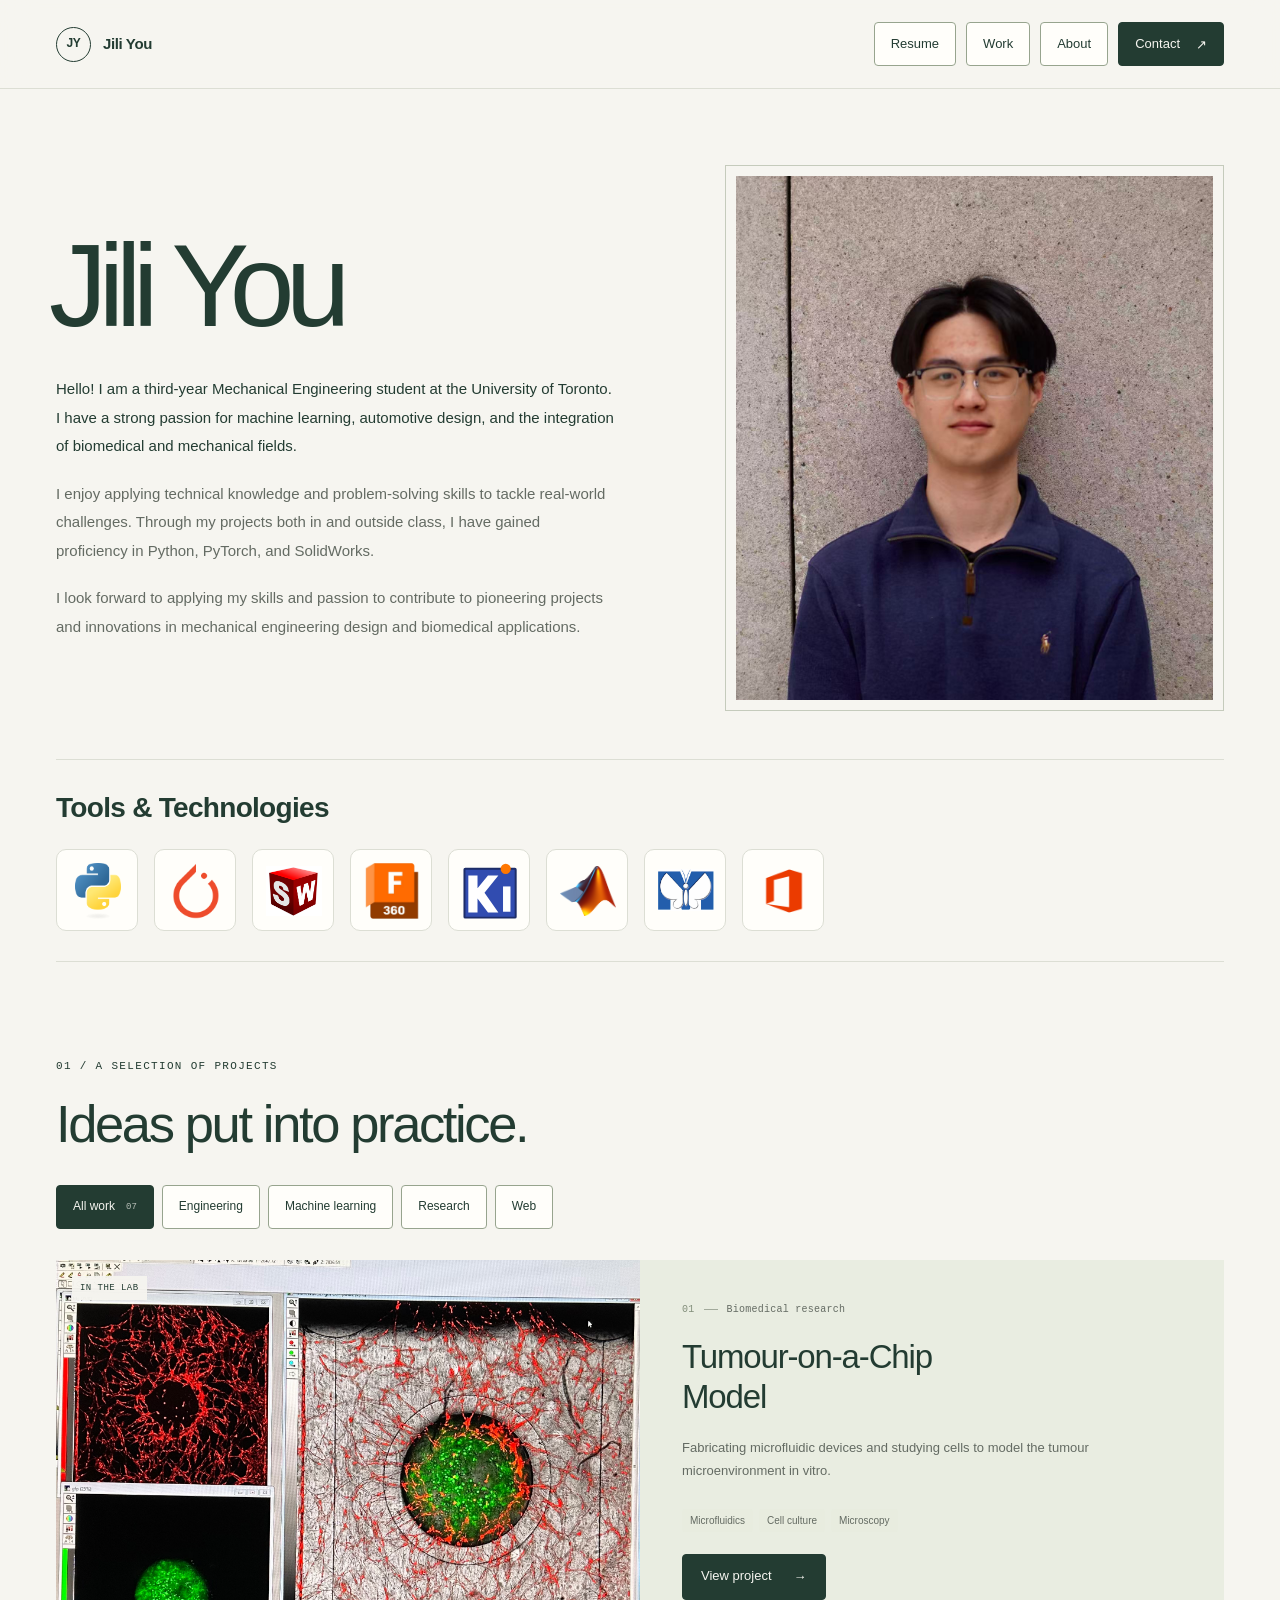
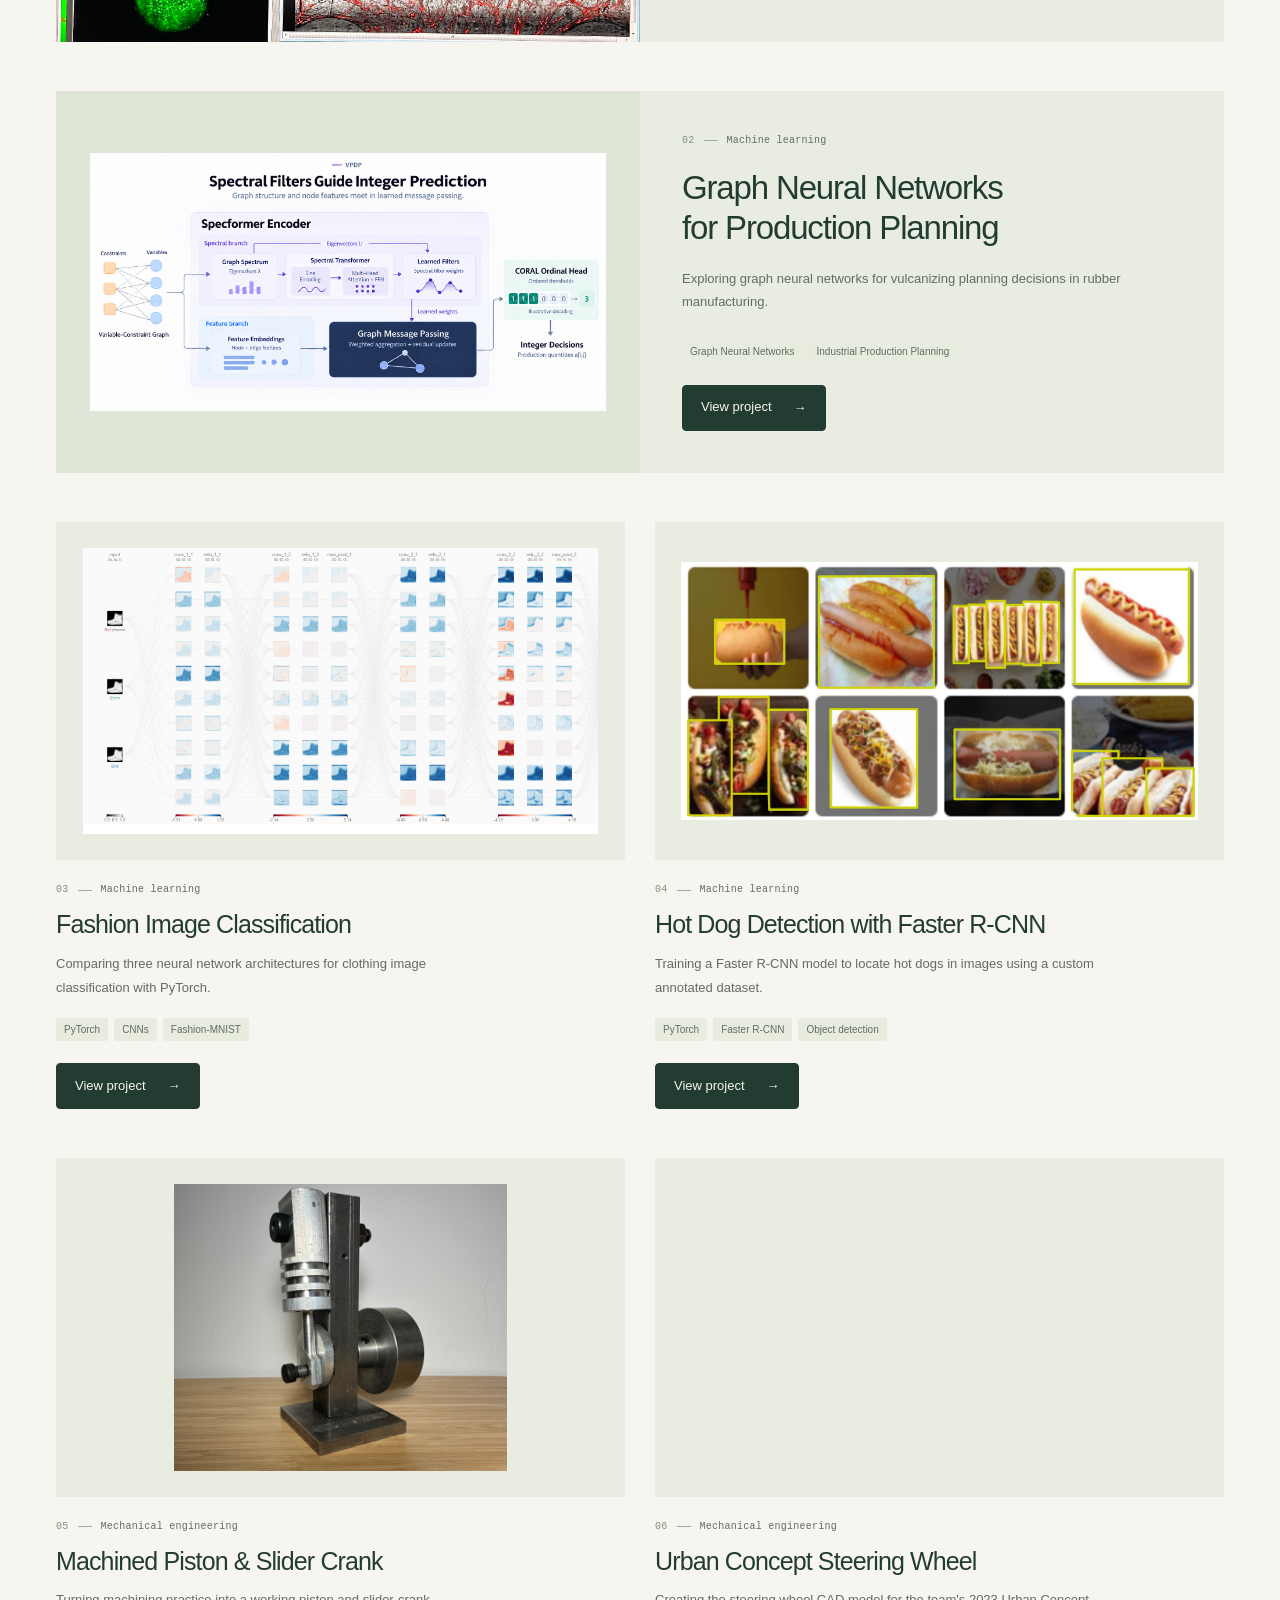
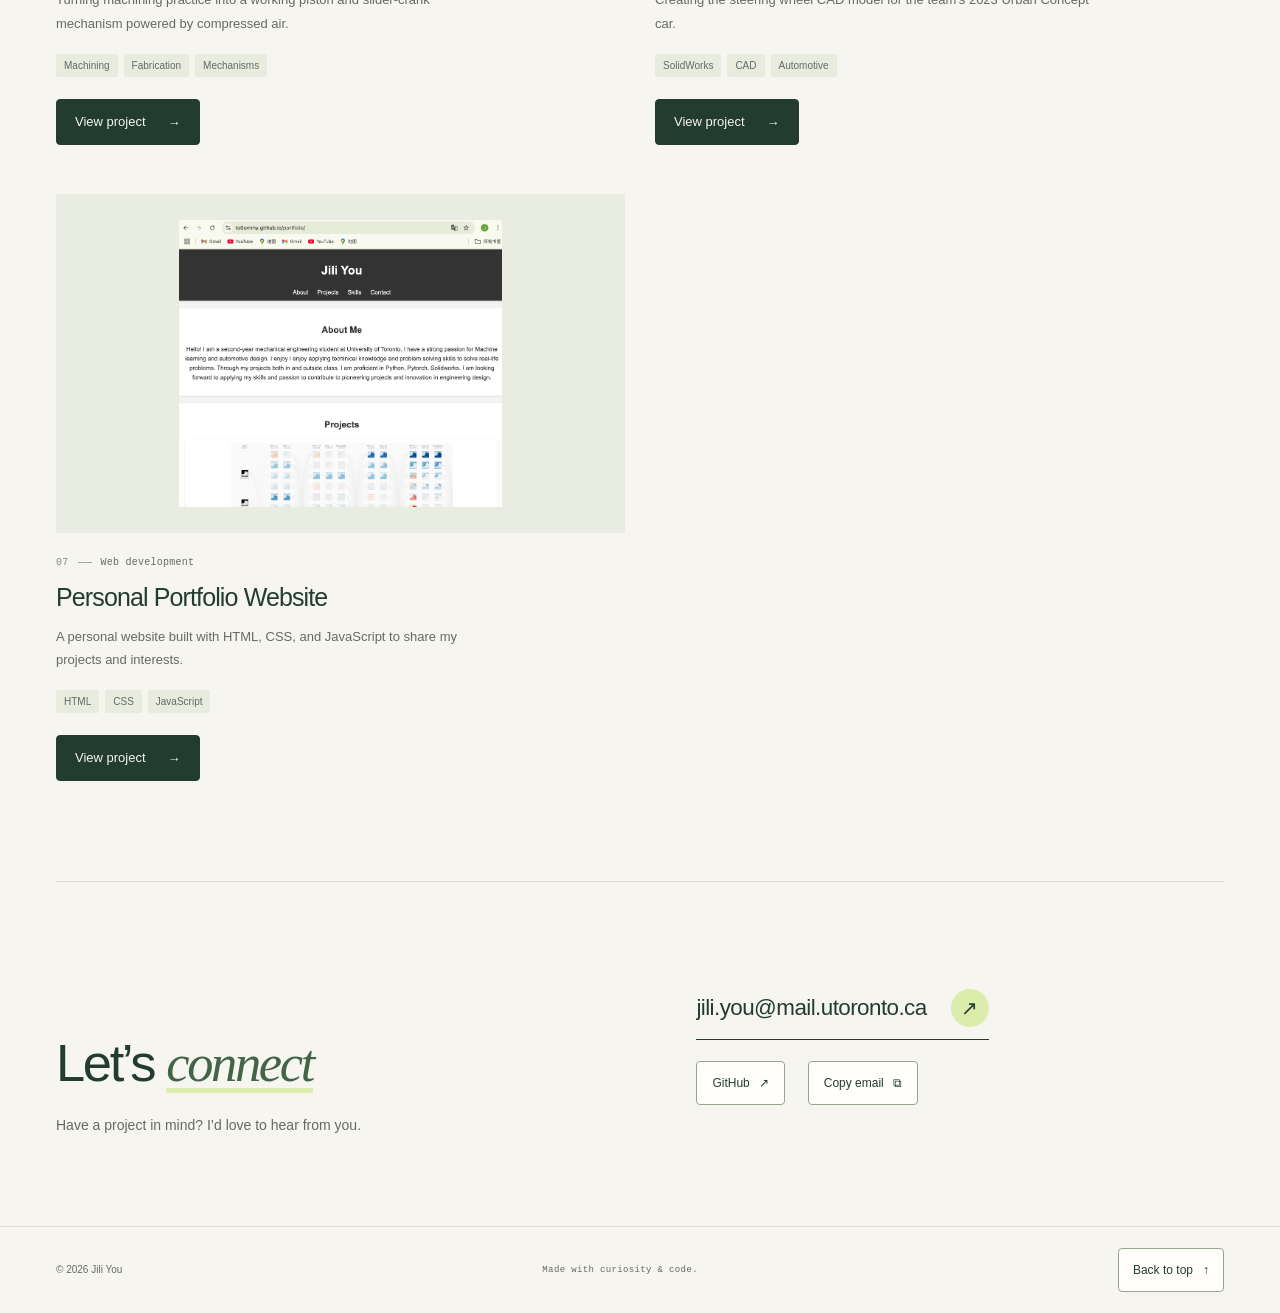
==== commit 272ea560: "Add latest resume PDF to shared navigation" ====
--- a/index.html
+++ b/index.html
@@ -20,7 +20,7 @@
     <a class="brand" href="#top" aria-label="Jili You home"><span class="monogram" aria-hidden="true">JY</span><span>Jili You</span></a>
     <button class="menu-toggle" aria-expanded="false" aria-controls="site-navigation">Menu <span aria-hidden="true">☰</span></button>
     <nav class="site-nav" id="site-navigation" aria-label="Main navigation">
-      <a href="#projects">Work</a><a href="#about">About</a><a class="nav-contact" href="#contact">Contact <span class="arrow" aria-hidden="true">↗</span></a>
+      <a href="resume.pdf">Resume</a><a href="#projects">Work</a><a href="#about">About</a><a class="nav-contact" href="#contact">Contact <span class="arrow" aria-hidden="true">↗</span></a>
     </nav>
   </div>
 </header>
